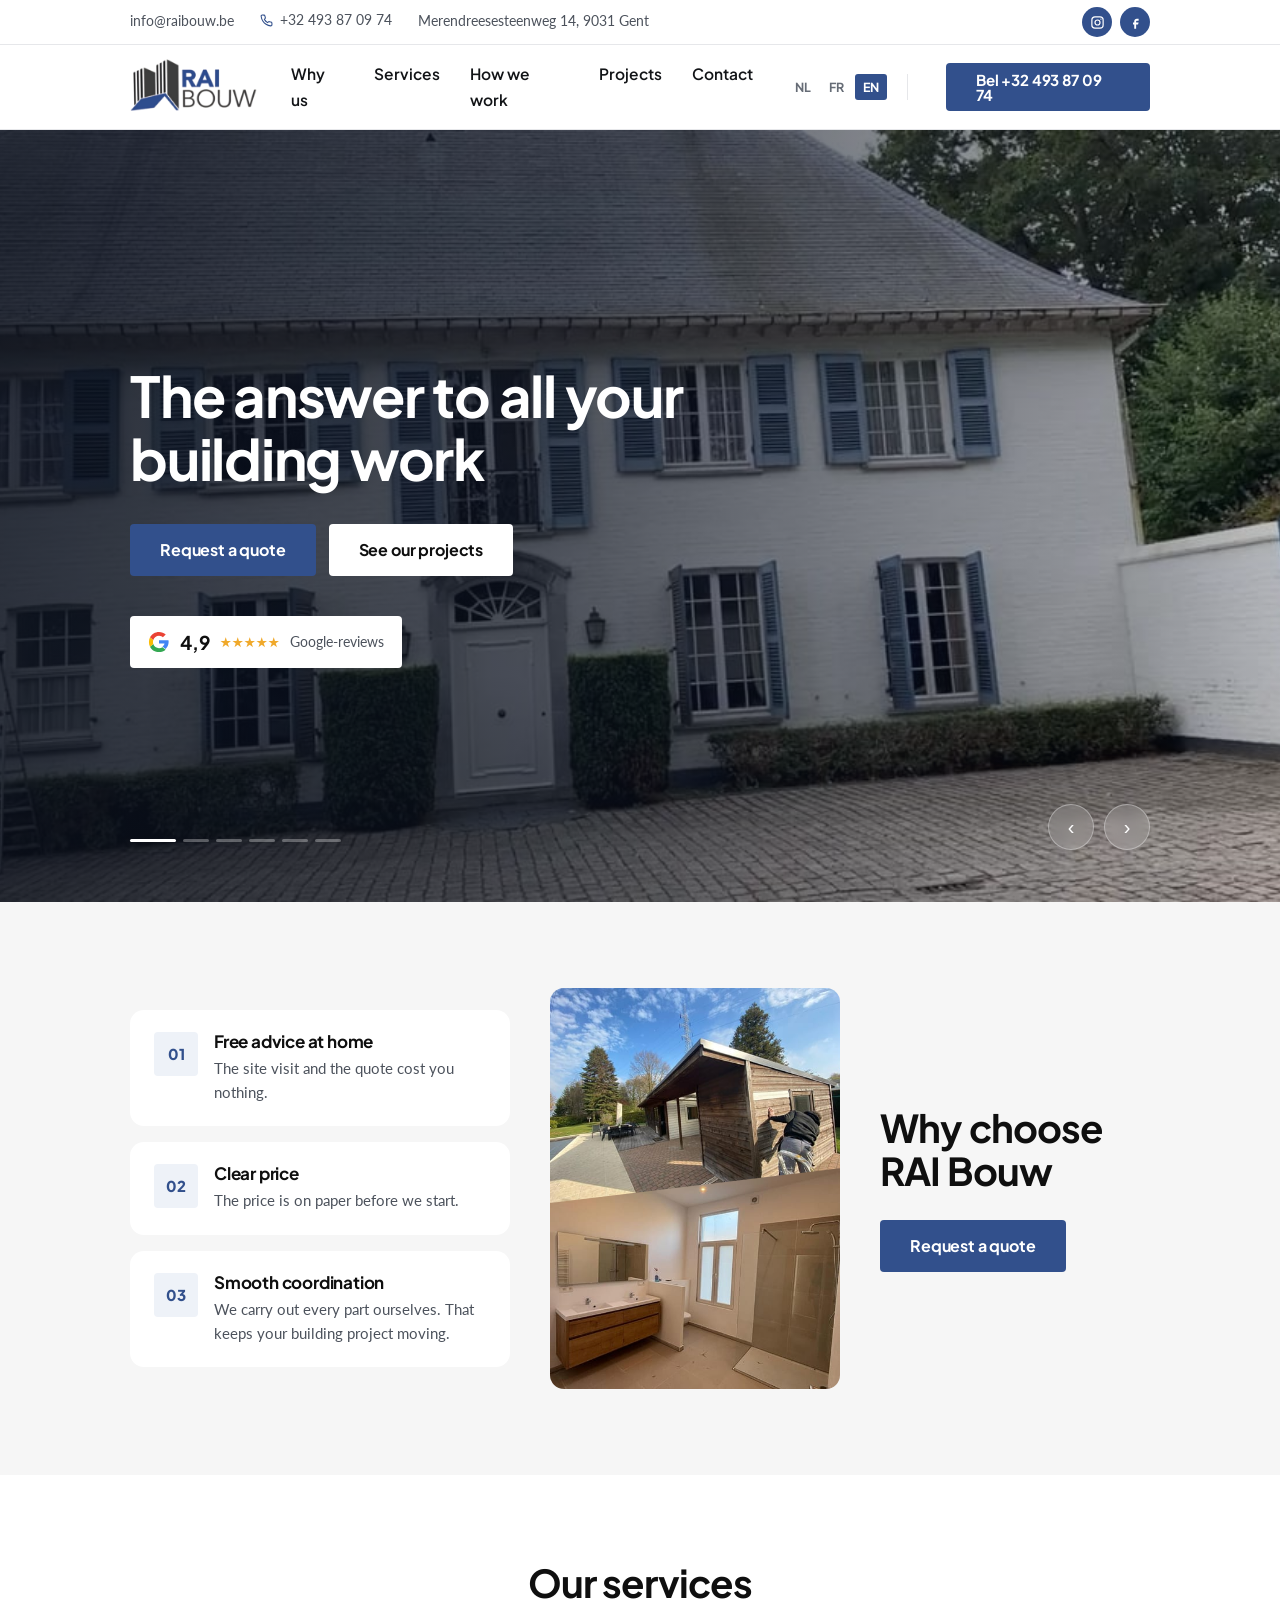
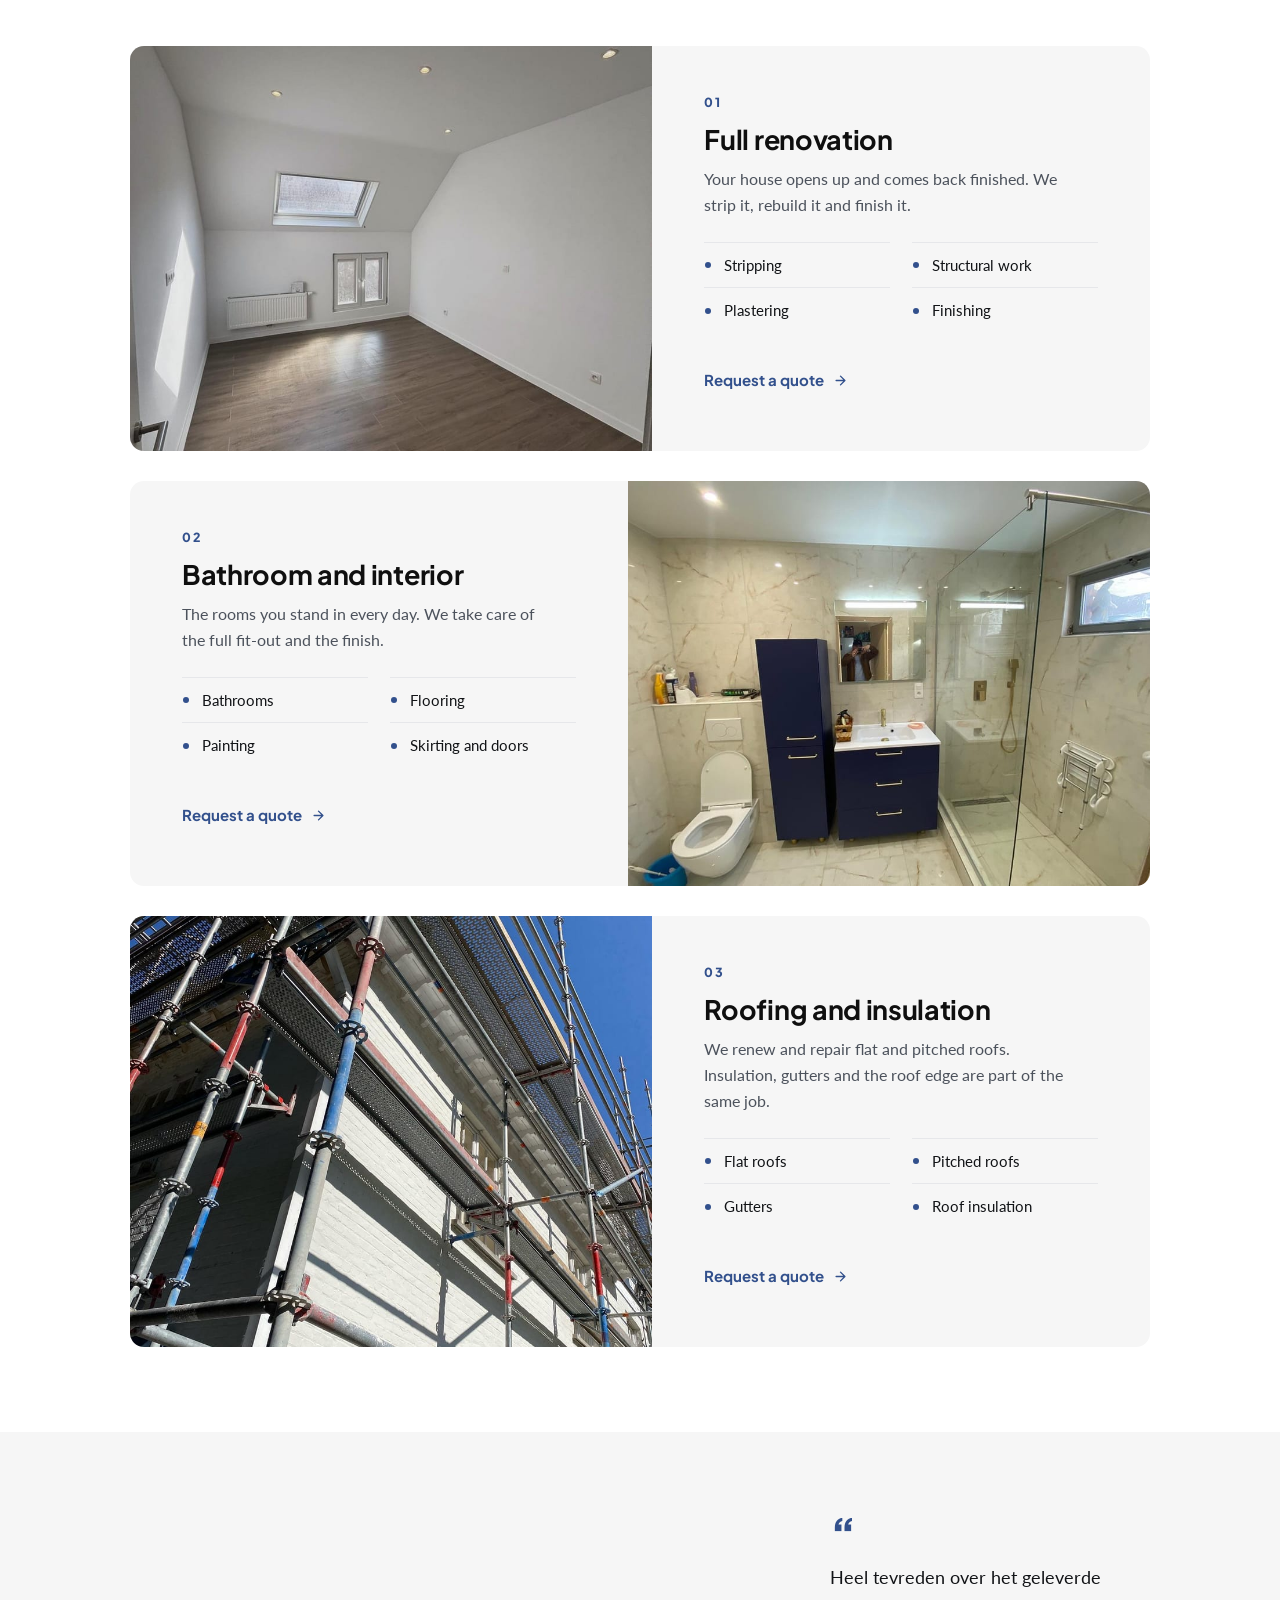
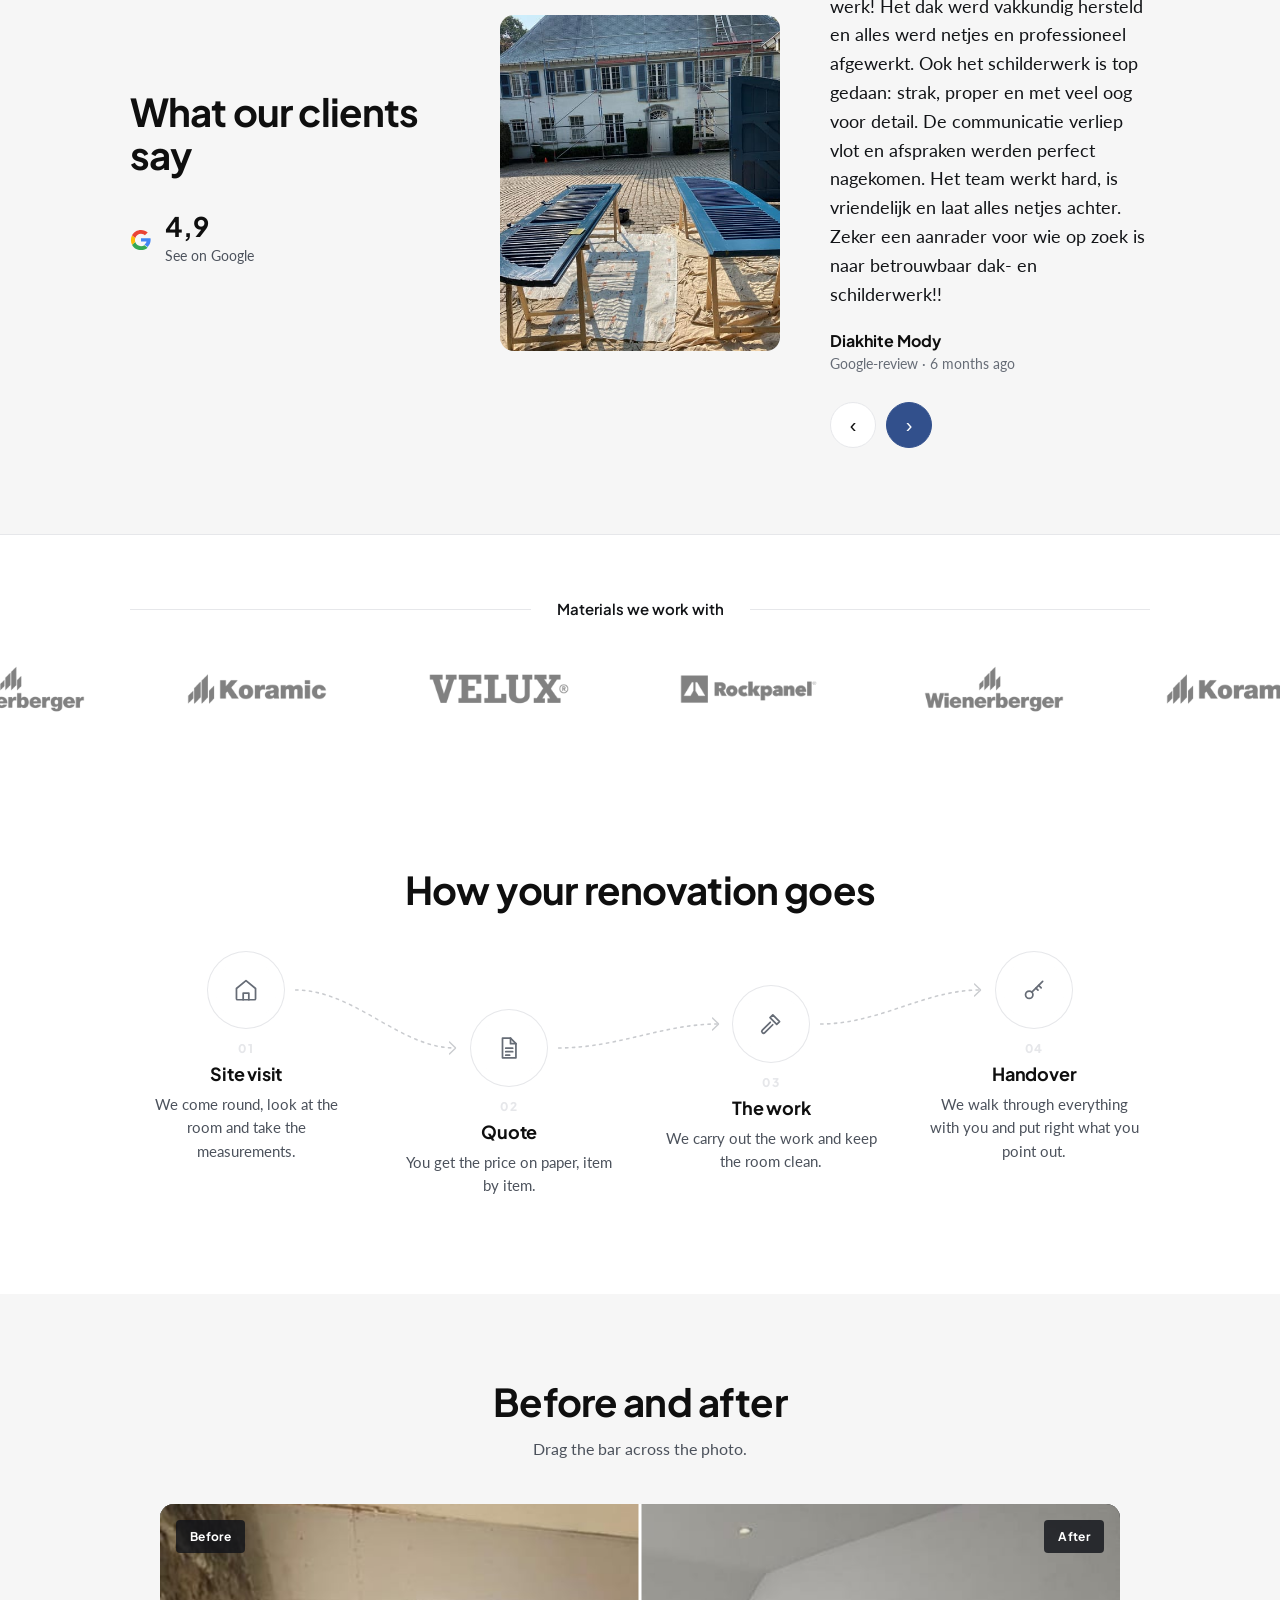
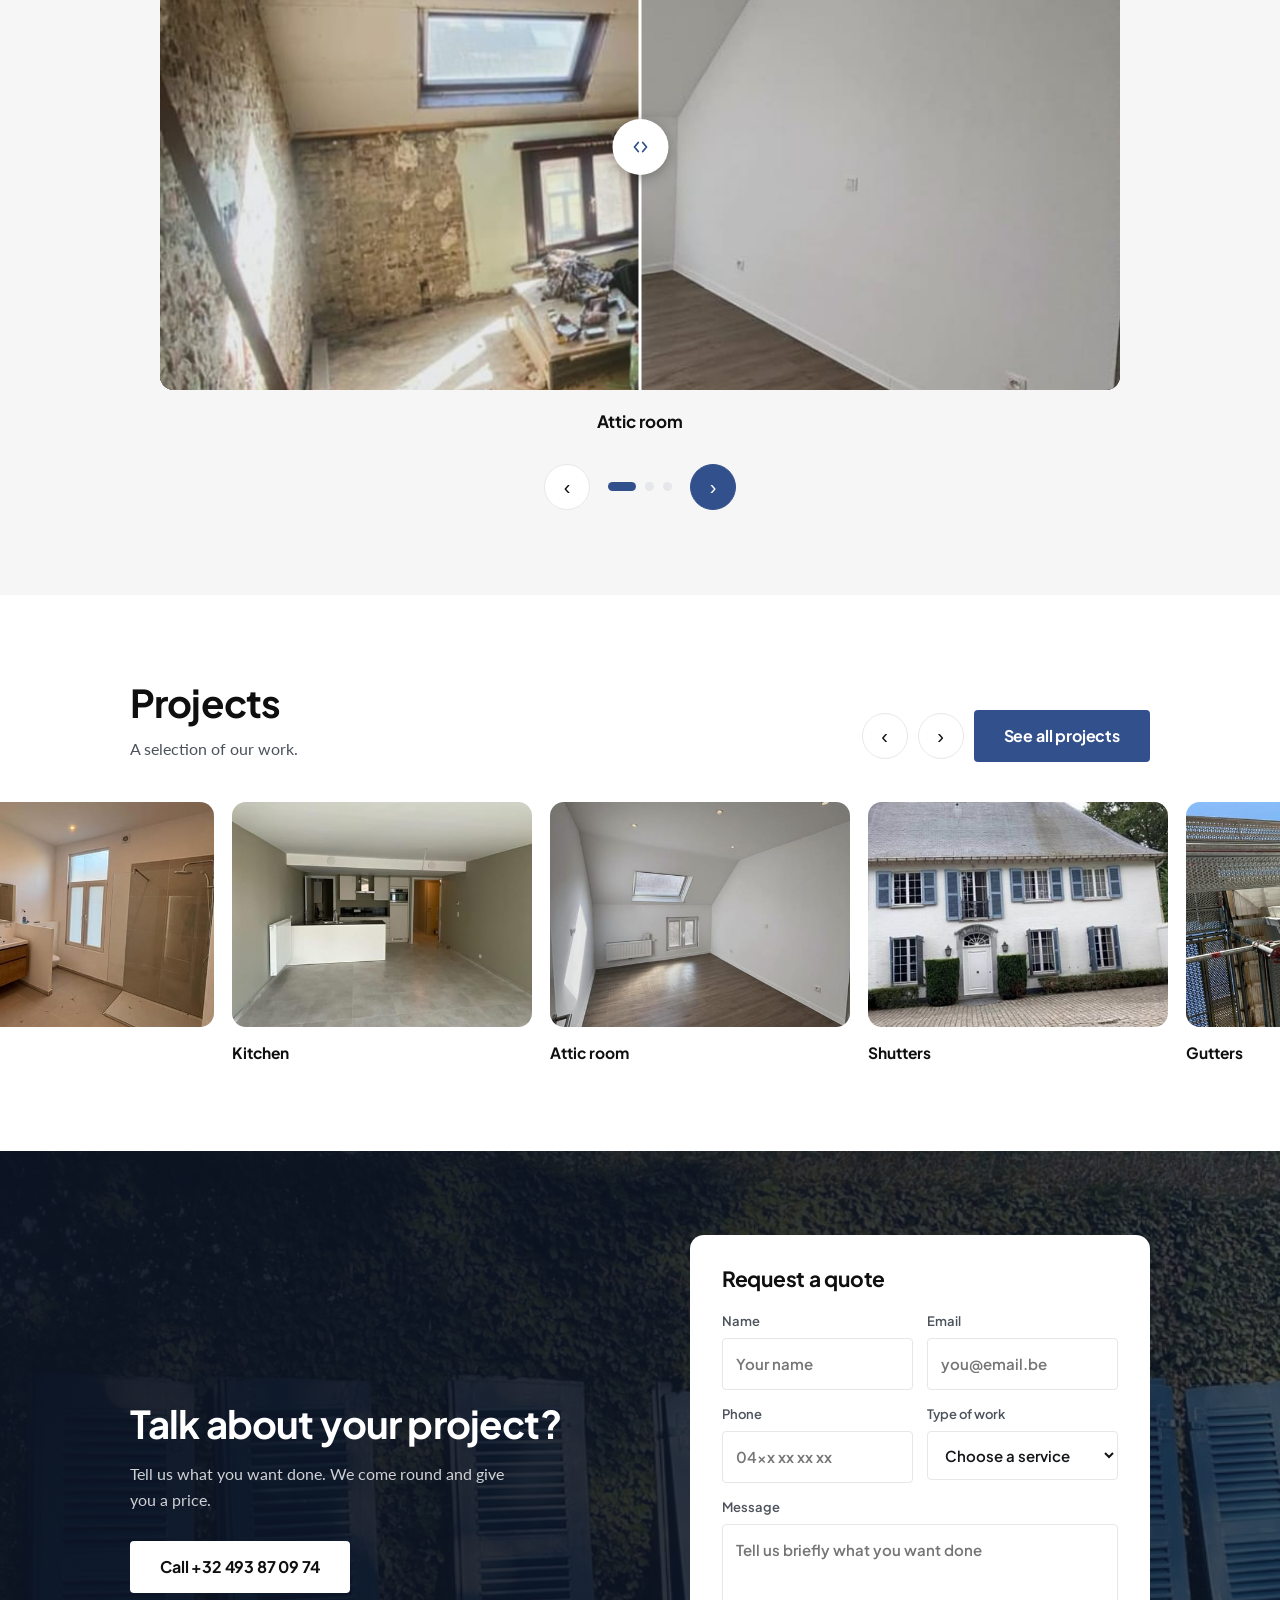
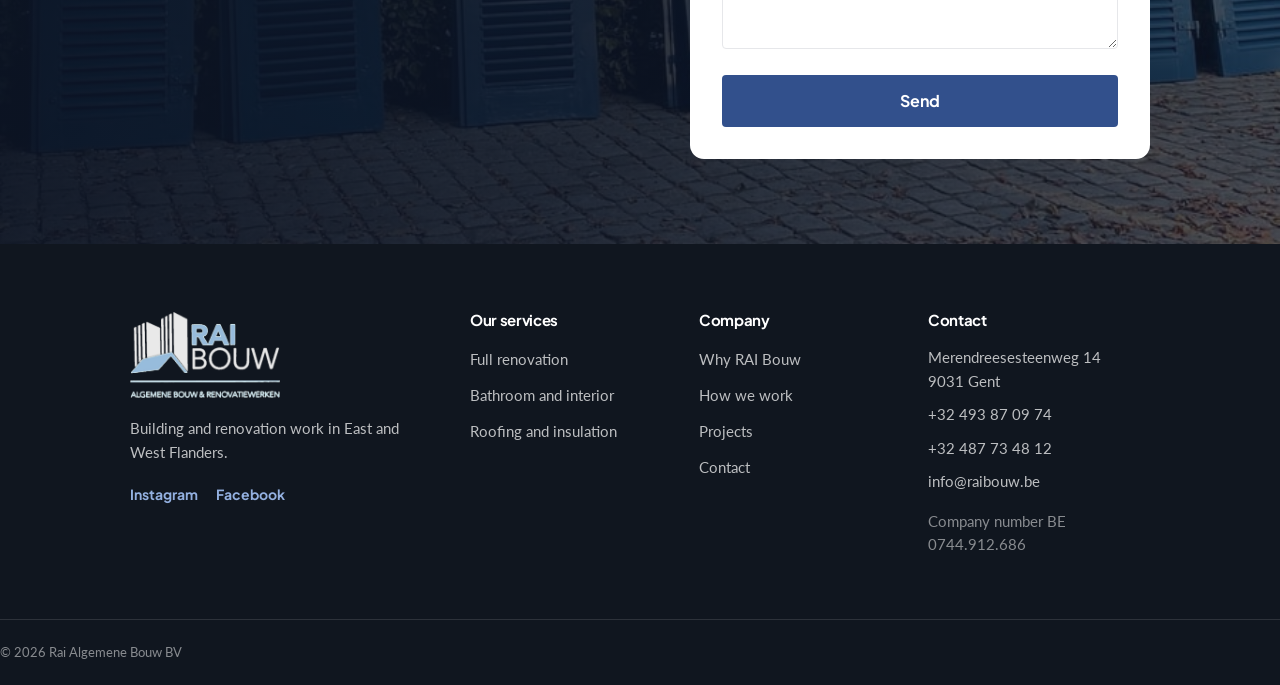
==== en/index.html @ 18f58d7b "Taalkeuze in de navigatiebalk, zwevende belknop, banden blijven doorlopen Co-Authored-By: Claude Opu" ====
<!doctype html>
<html lang="en">
<head>
<meta charset="utf-8">
<meta name="viewport" content="width=device-width, initial-scale=1">
<meta name="robots" content="noindex, nofollow">
<title>RAI Bouw | Building and renovation work in East and West Flanders</title>
<meta name="description" content="RAI Bouw renovates houses and apartments in East and West Flanders. Bathrooms, roofing, painting, flooring and full renovations.">
<link rel="preconnect" href="https://fonts.googleapis.com">
<link rel="preconnect" href="https://fonts.gstatic.com" crossorigin>
<link href="https://fonts.googleapis.com/css2?family=Plus+Jakarta+Sans:wght@400;500;600;700;800&family=Lato:wght@400;700&display=swap" rel="stylesheet">
<link rel="icon" href="../img/merkteken.png" type="image/png">
<link rel="apple-touch-icon" href="../img/merkteken-180.png">
<link rel="stylesheet" href="../styles.css?v=df56626d">
</head>
<body>

<div class="rb-top">
  <div class="rb-breed rb-top__in">
    <p class="rb-top__stuk"><a href="mailto:info@raibouw.be">info@raibouw.be</a></p>
    <p class="rb-top__stuk rb-top__bel"><a href="tel:+32493870974"><svg viewBox="0 0 24 24" width="13" height="13" fill="none" stroke="currentColor" stroke-width="2" stroke-linecap="round" stroke-linejoin="round" aria-hidden="true"><path d="M22 16.9v3a2 2 0 0 1-2.2 2 19.8 19.8 0 0 1-8.6-3.1 19.5 19.5 0 0 1-6-6A19.8 19.8 0 0 1 2.1 4.2 2 2 0 0 1 4.1 2h3a2 2 0 0 1 2 1.7c.1 1 .4 1.9.7 2.8a2 2 0 0 1-.5 2.1L8.1 9.9a16 16 0 0 0 6 6l1.3-1.2a2 2 0 0 1 2.1-.5c.9.3 1.8.6 2.8.7a2 2 0 0 1 1.7 2Z"/></svg>+32 493 87 09 74</a></p>
    <p class="rb-top__stuk">Merendreesesteenweg 14, 9031 Gent</p>
    <p class="rb-top__soc">
      <a href="https://www.instagram.com/rai.algemene.bouw/" target="_blank" rel="noopener noreferrer" aria-label="Instagram"><svg viewBox="0 0 24 24" width="15" height="15" fill="none" stroke="currentColor" stroke-width="1.9"><rect x="3" y="3" width="18" height="18" rx="5"/><circle cx="12" cy="12" r="4"/><circle cx="17.5" cy="6.5" r="1.1" fill="currentColor" stroke="none"/></svg></a>
      <a href="https://www.facebook.com/Rai.algemene.bouw/" target="_blank" rel="noopener noreferrer" aria-label="Facebook"><svg viewBox="0 0 24 24" width="15" height="15" fill="currentColor"><path d="M14 9h3V6h-3c-2.2 0-4 1.8-4 4v2H8v3h2v7h3v-7h3l1-3h-4v-2c0-.6.4-1 1-1z"/></svg></a>
    </p>
  </div>
</div>

<header class="rb-kop" id="kop">
  <div class="rb-breed rb-kop__in">
    <a class="rb-logo" href="#top" aria-label="RAI Bouw"><img src="../img/logo-kop.png" alt="Logo van RAI Bouw" width="640" height="284"></a>
    <nav class="rb-nav" aria-label="Hoofdmenu">
      <ul><li><a href="#waarom">Why us</a></li><li><a href="#diensten">Services</a></li><li><a href="#werkwijze">How we work</a></li><li><a href="#realisaties">Projects</a></li><li><a href="#contact">Contact</a></li></ul>
    </nav>
    <p class="rb-talen rb-talen--kop"><a class="rb-taal" href="../index.html" hreflang="nl">NL</a><a class="rb-taal" href="../fr/index.html" hreflang="fr">FR</a><span class="rb-taal is-aan" aria-current="true">EN</span></p>
    <a class="rb-knop rb-knop--vol rb-kop__bel" href="tel:+32493870974">Bel +32 493 87 09 74</a>
    <button class="rb-menuknop" type="button" aria-expanded="false" aria-controls="rb-mobielmenu" aria-label="Menu openen"><span class="rb-menuknop__lijnen" aria-hidden="true"><span></span><span></span><span></span></span></button>
  </div>
  <div class="rb-mobielmenu" id="rb-mobielmenu" hidden>
    <ul><li><a href="#waarom">Why us</a></li><li><a href="#diensten">Services</a></li><li><a href="#werkwijze">How we work</a></li><li><a href="#realisaties">Projects</a></li><li><a href="#contact">Contact</a></li></ul>
    <p class="rb-talen rb-talen--menu"><a class="rb-taal" href="../index.html" hreflang="nl">NL</a><a class="rb-taal" href="../fr/index.html" hreflang="fr">FR</a><span class="rb-taal is-aan" aria-current="true">EN</span></p>
    <a class="rb-knop rb-knop--vol rb-mobielmenu__knop" href="#contact">Request a quote</a>
  </div>
</header>
<main>

<section class="rb-hero" id="top" data-aantal="6">
  <div class="rb-hero__foto">
    <figure class="rb-dia is-aan" data-i="0"><img class="" src="../img/gevel-luiken-900.jpg" srcset="../img/gevel-luiken-500.jpg 500w, ../img/gevel-luiken-900.jpg 900w" sizes="100vw" alt="Manor house with its blue shutters repainted" loading="eager" decoding="async"></figure><figure class="rb-dia" data-i="1"><img class="" src="../img/bijgebouw-breed-900.jpg" srcset="../img/bijgebouw-breed-500.jpg 500w, ../img/bijgebouw-breed-900.jpg 900w" sizes="100vw" alt="Finished annex with new white cladding beside the pool" loading="lazy" decoding="async"></figure><figure class="rb-dia" data-i="2"><img class="" src="../img/keuken-na-900.jpg" srcset="../img/keuken-na-500.jpg 500w, ../img/keuken-na-900.jpg 900w" sizes="100vw" alt="Finished kitchen and living room with a new tiled floor" loading="lazy" decoding="async"></figure><figure class="rb-dia" data-i="3"><img class="" src="../img/badkamer2-na-900.jpg" srcset="../img/badkamer2-na-500.jpg 500w, ../img/badkamer2-na-900.jpg 900w" sizes="100vw" alt="Finished bathroom with marble-look tiles and a walk-in shower" loading="lazy" decoding="async"></figure><figure class="rb-dia" data-i="4"><img class="" src="../img/zolder-na-900.jpg" srcset="../img/zolder-na-500.jpg 500w, ../img/zolder-na-900.jpg 900w" sizes="100vw" alt="Finished attic bedroom with a wooden floor" loading="lazy" decoding="async"></figure><figure class="rb-dia" data-i="5"><img class="" src="../img/badkamer1-na-900.jpg" srcset="../img/badkamer1-na-500.jpg 500w, ../img/badkamer1-na-900.jpg 900w" sizes="100vw" alt="Finished bathroom with a wooden unit and double basin" loading="lazy" decoding="async"></figure>
  </div>
  <div class="rb-breed rb-hero__in">
    <h1>The answer to all&nbsp;your<br> building work</h1>
    
    <div class="rb-hero__knoppen">
      <a class="rb-knop rb-knop--vol" href="#contact">Request a quote</a>
      <a class="rb-knop rb-knop--wit" href="#realisaties">See our projects</a>
    </div>
    <div class="rb-bewijs">
      <a class="rb-bewijs__google" href="https://www.google.com/maps/place/Rai+Algemene+Bouw+BV/data=!4m7!3m6!1s0x47c36e3eb13c4f7f:0xb4e6f4acdb83bfb9!8m2!3d51.0656308!4d3.6220552!16s%2Fg%2F11mv_4k63f!19sChIJf088sT5uw0cRub-D26z05rQ" target="_blank" rel="noopener noreferrer" aria-label="See on Google"><svg class="rb-g" viewBox="0 0 48 48" width="22" height="22" aria-hidden="true"><path fill="#4285F4" d="M45 24c0-1.6-.1-2.7-.4-3.9H24v7.1h12c-.2 1.9-1.5 4.7-4.4 6.6l6.7 5.2C42.2 35.5 45 30.3 45 24z"/><path fill="#34A853" d="M24 46c5.9 0 10.9-1.9 14.5-5.3l-6.9-5.3c-1.9 1.3-4.4 2.2-7.6 2.2-5.8 0-10.7-3.8-12.5-9l-7.1 5.5C8 41.4 15.4 46 24 46z"/><path fill="#FBBC05" d="M11.5 28.6c-.5-1.4-.7-2.9-.7-4.6s.3-3.2.7-4.6l-7.1-5.5C2.9 16.9 2 20.3 2 24s.9 7.1 2.4 10.1l7.1-5.5z"/><path fill="#EA4335" d="M24 10.2c4.1 0 6.9 1.8 8.5 3.3l6.2-6C34.9 4 29.9 2 24 2 15.4 2 8 6.6 4.4 13.9l7.1 5.5c1.8-5.2 6.7-9.2 12.5-9.2z"/></svg><b>4,9</b><span class="rb-bewijs__sterren"><span class="rb-ster" aria-hidden="true">★</span><span class="rb-ster" aria-hidden="true">★</span><span class="rb-ster" aria-hidden="true">★</span><span class="rb-ster" aria-hidden="true">★</span><span class="rb-ster" aria-hidden="true">★</span></span><span>Google-reviews</span></a>
    </div>
  </div>
  <div class="rb-hero__bediening">
    <button class="rb-rond rb-rond--glas" type="button" data-dia="vorige" aria-label="Previous photo">‹</button>
    <button class="rb-rond rb-rond--glas" type="button" data-dia="volgende" aria-label="Next photo">›</button>
  </div>
  <div class="rb-hero__streep" aria-hidden="true"><span class="rb-hero__tik is-aan"></span><span class="rb-hero__tik"></span><span class="rb-hero__tik"></span><span class="rb-hero__tik"></span><span class="rb-hero__tik"></span><span class="rb-hero__tik"></span></div>
</section>

<section class="rb-band rb-band--grijs rb-waarom" id="waarom">
  <div class="rb-breed rb-waarom__in">
    <div class="rb-waarom__tekst rb-op">
      <h2>Why choose RAI Bouw</h2>
      
      <a class="rb-knop rb-knop--vol" href="#contact">Request a quote</a>
    </div>
    <ul class="rb-redenen">
      <li class="rb-reden rb-op">
        <span class="rb-reden__nr">01</span>
        <div><h3>Free advice at home</h3><p>The site visit and the quote cost you nothing.</p></div>
      </li><li class="rb-reden rb-op">
        <span class="rb-reden__nr">02</span>
        <div><h3>Clear price</h3><p>The price is on paper before we start.</p></div>
      </li><li class="rb-reden rb-op">
        <span class="rb-reden__nr">03</span>
        <div><h3>Smooth coordination</h3><p>We carry out every part ourselves. That keeps your building project moving.</p></div>
      </li>
    </ul>
    <figure class="rb-duo rb-op"><img class="rb-duo__a" src="../img/bijgebouw-voor-900.jpg" srcset="../img/bijgebouw-voor-500.jpg 500w, ../img/bijgebouw-voor-900.jpg 900w" sizes="(max-width:1000px) 92vw, 330px" alt="Work on the wooden cladding of an annex" loading="lazy" decoding="async"><img class="rb-duo__b" src="../img/badkamer1-na-900.jpg" srcset="../img/badkamer1-na-500.jpg 500w, ../img/badkamer1-na-900.jpg 900w" sizes="(max-width:1000px) 92vw, 330px" alt="Finished bathroom with a wooden unit and double basin" loading="lazy" decoding="async"></figure>
  </div>
</section>

<section class="rb-band rb-diensten" id="diensten">
  <div class="rb-breed">
    <div class="rb-kopblok rb-kopblok--mid rb-op">
      <h2>Our services</h2>
      
    </div>
    <div class="rb-rijen">
      <article class="rb-rij rb-op" id="d-totaalrenovatie">
        <div class="rb-rij__beeld"><img class="" src="../img/zolder-na-900.jpg" srcset="../img/zolder-na-500.jpg 500w, ../img/zolder-na-900.jpg 900w" sizes="(max-width:900px) 92vw, 600px" alt="Finished attic bedroom after a full renovation" loading="lazy" decoding="async"></div>
        <div class="rb-rij__tekst">
          <span class="rb-rij__nr">01</span>
          <h3>Full renovation</h3>
          <p>Your house opens up and comes back finished. We strip it, rebuild it and finish it.</p>
          <ul class="rb-rij__lijst"><li>Stripping</li><li>Structural work</li><li>Plastering</li><li>Finishing</li></ul>
          <a class="rb-rij__link" href="#contact">Request a quote<svg viewBox="0 0 24 24" width="15" height="15" fill="none" stroke="currentColor" stroke-width="2.2" stroke-linecap="round" stroke-linejoin="round" aria-hidden="true"><path d="M5 12h13M12 5l7 7-7 7"/></svg></a>
        </div>
      </article><article class="rb-rij rb-rij--om rb-op" id="d-interieur">
        <div class="rb-rij__beeld"><img class="" src="../img/badkamer2-na-900.jpg" srcset="../img/badkamer2-na-500.jpg 500w, ../img/badkamer2-na-900.jpg 900w" sizes="(max-width:900px) 92vw, 600px" alt="Finished bathroom with marble-look tiles and a walk-in shower" loading="lazy" decoding="async"></div>
        <div class="rb-rij__tekst">
          <span class="rb-rij__nr">02</span>
          <h3>Bathroom and interior</h3>
          <p>The rooms you stand in every day. We take care of the full fit-out and the finish.</p>
          <ul class="rb-rij__lijst"><li>Bathrooms</li><li>Flooring</li><li>Painting</li><li>Skirting and doors</li></ul>
          <a class="rb-rij__link" href="#contact">Request a quote<svg viewBox="0 0 24 24" width="15" height="15" fill="none" stroke="currentColor" stroke-width="2.2" stroke-linecap="round" stroke-linejoin="round" aria-hidden="true"><path d="M5 12h13M12 5l7 7-7 7"/></svg></a>
        </div>
      </article><article class="rb-rij rb-op" id="d-dak">
        <div class="rb-rij__beeld"><img class="" src="../img/dak-stelling-900.jpg" srcset="../img/dak-stelling-500.jpg 500w, ../img/dak-stelling-900.jpg 900w" sizes="(max-width:900px) 92vw, 600px" alt="Scaffolding along the facade during roofing work" loading="lazy" decoding="async"></div>
        <div class="rb-rij__tekst">
          <span class="rb-rij__nr">03</span>
          <h3>Roofing and insulation</h3>
          <p>We renew and repair flat and pitched roofs. Insulation, gutters and the roof edge are part of the same job.</p>
          <ul class="rb-rij__lijst"><li>Flat roofs</li><li>Pitched roofs</li><li>Gutters</li><li>Roof insulation</li></ul>
          <a class="rb-rij__link" href="#contact">Request a quote<svg viewBox="0 0 24 24" width="15" height="15" fill="none" stroke="currentColor" stroke-width="2.2" stroke-linecap="round" stroke-linejoin="round" aria-hidden="true"><path d="M5 12h13M12 5l7 7-7 7"/></svg></a>
        </div>
      </article>
    </div>
  </div>
</section>

<section class="rb-band rb-band--grijs rb-reviews" id="reviews">
  <div class="rb-breed rb-reviews__in">
    <div class="rb-reviews__links rb-op">
      <h2>What our clients say</h2>
      <a class="rb-score" href="https://www.google.com/maps/place/Rai+Algemene+Bouw+BV/data=!4m7!3m6!1s0x47c36e3eb13c4f7f:0xb4e6f4acdb83bfb9!8m2!3d51.0656308!4d3.6220552!16s%2Fg%2F11mv_4k63f!19sChIJf088sT5uw0cRub-D26z05rQ" target="_blank" rel="noopener noreferrer"><svg class="rb-g" viewBox="0 0 48 48" width="22" height="22" aria-hidden="true"><path fill="#4285F4" d="M45 24c0-1.6-.1-2.7-.4-3.9H24v7.1h12c-.2 1.9-1.5 4.7-4.4 6.6l6.7 5.2C42.2 35.5 45 30.3 45 24z"/><path fill="#34A853" d="M24 46c5.9 0 10.9-1.9 14.5-5.3l-6.9-5.3c-1.9 1.3-4.4 2.2-7.6 2.2-5.8 0-10.7-3.8-12.5-9l-7.1 5.5C8 41.4 15.4 46 24 46z"/><path fill="#FBBC05" d="M11.5 28.6c-.5-1.4-.7-2.9-.7-4.6s.3-3.2.7-4.6l-7.1-5.5C2.9 16.9 2 20.3 2 24s.9 7.1 2.4 10.1l7.1-5.5z"/><path fill="#EA4335" d="M24 10.2c4.1 0 6.9 1.8 8.5 3.3l6.2-6C34.9 4 29.9 2 24 2 15.4 2 8 6.6 4.4 13.9l7.1 5.5c1.8-5.2 6.7-9.2 12.5-9.2z"/></svg><div><b>4,9</b><span>See on Google</span></div></a>
    </div>
    <div class="rb-reviews__beeld rb-op"><img class="" src="../img/luiken-gevel-900.jpg" srcset="../img/luiken-gevel-500.jpg 500w, ../img/luiken-gevel-900.jpg 900w" sizes="(max-width:1000px) 92vw, 280px" alt="Manor house where RAI Bouw repainted the shutters" loading="lazy" decoding="async"></div>
    <div class="rb-reviews__spoorvak rb-op">
      <ul class="rb-revspoor" data-aantal="5">
        <li class="rb-rev">
          <span class="rb-rev__aanhaling" aria-hidden="true">&ldquo;</span>
          <p class="rb-rev__tekst">Heel tevreden over het geleverde werk! Het dak werd vakkundig hersteld en alles werd netjes en professioneel afgewerkt. Ook het schilderwerk is top gedaan: strak, proper en met veel oog voor detail. De communicatie verliep vlot en afspraken werden perfect nagekomen. Het team werkt hard, is vriendelijk en laat alles netjes achter. Zeker een aanrader voor wie op zoek is naar betrouwbaar dak- en schilderwerk!!</p>
          <p class="rb-rev__naam">Diakhite Mody</p>
          <p class="rb-rev__bron">Google-review · 6 months ago</p>
        </li><li class="rb-rev">
          <span class="rb-rev__aanhaling" aria-hidden="true">&ldquo;</span>
          <p class="rb-rev__tekst">Vernieuwing van ons plat dak en isoleren van een stuk hellend dak in ons appartementsgebouw in Gent. Vlot contact en afspraken correct nagekomen.</p>
          <p class="rb-rev__naam">Laurenzo Roman</p>
          <p class="rb-rev__bron">Google-review · 6 months ago</p>
        </li><li class="rb-rev">
          <span class="rb-rev__aanhaling" aria-hidden="true">&ldquo;</span>
          <p class="rb-rev__tekst">Zeer snelle service, afwerking met oog voor detail, orde en netheid top !! Eigenaar is een heel vlotte en sympathiek persoon, een echte aanrader voor al je dakwerken.</p>
          <p class="rb-rev__naam">Lorenzo Huys</p>
          <p class="rb-rev__bron">Google-review · 6 months ago</p>
        </li><li class="rb-rev">
          <span class="rb-rev__aanhaling" aria-hidden="true">&ldquo;</span>
          <p class="rb-rev__tekst">Schilderwerken aan ons dak waren prima uitgevoerd! Zeer vriendelijke en duidelijke communicatie met de zaakvoerder, goede opvolging van de werken en mooi resultaat!</p>
          <p class="rb-rev__naam">Virginie Roussel</p>
          <p class="rb-rev__bron">Google-review · a year ago</p>
        </li><li class="rb-rev">
          <span class="rb-rev__aanhaling" aria-hidden="true">&ldquo;</span>
          <p class="rb-rev__tekst">Zeker een aanrader voor dakwerken, zowel hellend als platte daken. Top service.</p>
          <p class="rb-rev__naam">jeroen de moor</p>
          <p class="rb-rev__bron">Google-review · 6 months ago</p>
        </li><li class="rb-rev" aria-hidden="true">
          <span class="rb-rev__aanhaling" aria-hidden="true">&ldquo;</span>
          <p class="rb-rev__tekst">Heel tevreden over het geleverde werk! Het dak werd vakkundig hersteld en alles werd netjes en professioneel afgewerkt. Ook het schilderwerk is top gedaan: strak, proper en met veel oog voor detail. De communicatie verliep vlot en afspraken werden perfect nagekomen. Het team werkt hard, is vriendelijk en laat alles netjes achter. Zeker een aanrader voor wie op zoek is naar betrouwbaar dak- en schilderwerk!!</p>
          <p class="rb-rev__naam">Diakhite Mody</p>
          <p class="rb-rev__bron">Google-review · 6 months ago</p>
        </li><li class="rb-rev" aria-hidden="true">
          <span class="rb-rev__aanhaling" aria-hidden="true">&ldquo;</span>
          <p class="rb-rev__tekst">Vernieuwing van ons plat dak en isoleren van een stuk hellend dak in ons appartementsgebouw in Gent. Vlot contact en afspraken correct nagekomen.</p>
          <p class="rb-rev__naam">Laurenzo Roman</p>
          <p class="rb-rev__bron">Google-review · 6 months ago</p>
        </li><li class="rb-rev" aria-hidden="true">
          <span class="rb-rev__aanhaling" aria-hidden="true">&ldquo;</span>
          <p class="rb-rev__tekst">Zeer snelle service, afwerking met oog voor detail, orde en netheid top !! Eigenaar is een heel vlotte en sympathiek persoon, een echte aanrader voor al je dakwerken.</p>
          <p class="rb-rev__naam">Lorenzo Huys</p>
          <p class="rb-rev__bron">Google-review · 6 months ago</p>
        </li><li class="rb-rev" aria-hidden="true">
          <span class="rb-rev__aanhaling" aria-hidden="true">&ldquo;</span>
          <p class="rb-rev__tekst">Schilderwerken aan ons dak waren prima uitgevoerd! Zeer vriendelijke en duidelijke communicatie met de zaakvoerder, goede opvolging van de werken en mooi resultaat!</p>
          <p class="rb-rev__naam">Virginie Roussel</p>
          <p class="rb-rev__bron">Google-review · a year ago</p>
        </li><li class="rb-rev" aria-hidden="true">
          <span class="rb-rev__aanhaling" aria-hidden="true">&ldquo;</span>
          <p class="rb-rev__tekst">Zeker een aanrader voor dakwerken, zowel hellend als platte daken. Top service.</p>
          <p class="rb-rev__naam">jeroen de moor</p>
          <p class="rb-rev__bron">Google-review · 6 months ago</p>
        </li>
      </ul>
      <div class="rb-reviews__bediening">
        <button class="rb-rond" type="button" data-rev="vorige" aria-label="Previous review">‹</button>
        <button class="rb-rond rb-rond--vol" type="button" data-rev="volgende" aria-label="Next review">›</button>
      </div>
    </div>
  </div>
</section>

<section class="rb-merken" aria-label="Materials we work with">
  <div class="rb-breed rb-merken__kop rb-op"><span class="rb-merken__lijn" aria-hidden="true"></span><p>Materials we work with</p><span class="rb-merken__lijn" aria-hidden="true"></span></div>
  <div class="rb-loop rb-loop--merken">
    <div class="rb-loop__spoor rb-loop__spoor--traag"><span class="rb-merk"><img src="../img/merken/Wienerberger-donker.png" alt="Wienerberger" loading="lazy" decoding="async"></span><span class="rb-merk"><img src="../img/merken/Koramic-donker.png" alt="Koramic" loading="lazy" decoding="async"></span><span class="rb-merk"><img src="../img/merken/Velux-donker.png" alt="Velux" loading="lazy" decoding="async"></span><span class="rb-merk"><img src="../img/merken/rockpanel-donker.png" alt="Rockpanel" loading="lazy" decoding="async"></span><span class="rb-merk"><img src="../img/merken/Wienerberger-donker.png" alt="Wienerberger" loading="lazy" decoding="async"></span><span class="rb-merk"><img src="../img/merken/Koramic-donker.png" alt="Koramic" loading="lazy" decoding="async"></span><span class="rb-merk"><img src="../img/merken/Velux-donker.png" alt="Velux" loading="lazy" decoding="async"></span><span class="rb-merk"><img src="../img/merken/rockpanel-donker.png" alt="Rockpanel" loading="lazy" decoding="async"></span><span class="rb-merk"><img src="../img/merken/Wienerberger-donker.png" alt="Wienerberger" loading="lazy" decoding="async"></span><span class="rb-merk"><img src="../img/merken/Koramic-donker.png" alt="Koramic" loading="lazy" decoding="async"></span><span class="rb-merk"><img src="../img/merken/Velux-donker.png" alt="Velux" loading="lazy" decoding="async"></span><span class="rb-merk"><img src="../img/merken/rockpanel-donker.png" alt="Rockpanel" loading="lazy" decoding="async"></span><span class="rb-merk"><img src="../img/merken/Wienerberger-donker.png" alt="Wienerberger" loading="lazy" decoding="async"></span><span class="rb-merk"><img src="../img/merken/Koramic-donker.png" alt="Koramic" loading="lazy" decoding="async"></span><span class="rb-merk"><img src="../img/merken/Velux-donker.png" alt="Velux" loading="lazy" decoding="async"></span><span class="rb-merk"><img src="../img/merken/rockpanel-donker.png" alt="Rockpanel" loading="lazy" decoding="async"></span></div>
  </div>
</section>

<section class="rb-band rb-werkwijze" id="werkwijze">
  <div class="rb-breed">
    <div class="rb-kopblok rb-kopblok--mid rb-op">
      <h2>How your renovation goes</h2>
      <p></p>
    </div>
    <ol class="rb-stappen">
      <li class="rb-stap rb-op" style="--op:0px">
        <span class="rb-stap__bol"><svg viewBox="0 0 24 24" width="26" height="26" fill="none" stroke="currentColor" stroke-width="1.6" stroke-linecap="round" stroke-linejoin="round" aria-hidden="true"><path d="M3.2 10.6 12 3.4l8.8 7.2V20a1 1 0 0 1-1 1H4.2a1 1 0 0 1-1-1z"/><path d="M9.4 21v-6.2h5.2V21"/></svg></span>
        <span class="rb-stap__nr">01</span>
        <h3>Site visit</h3>
        <p>We come round, look at the room and take the measurements.</p>
        <span class="rb-boog" style="--mid:60.0px" aria-hidden="true"><svg viewBox="0 0 300 120" preserveAspectRatio="none" fill="none" stroke="currentColor" stroke-width="1.6" vector-effect="non-scaling-stroke" stroke-linecap="round" stroke-linejoin="round"><path d="M6 31.0 C110 31.0, 190 89.0, 286 89.0" stroke-dasharray="5 7"/><path d="M277 83.0 L288 89.0 L277 95.0"/></svg></span>
      </li><li class="rb-stap rb-op" style="--op:58px">
        <span class="rb-stap__bol"><svg viewBox="0 0 24 24" width="26" height="26" fill="none" stroke="currentColor" stroke-width="1.6" stroke-linecap="round" stroke-linejoin="round" aria-hidden="true"><path d="M6 2.9h7.4L18.4 8v13.1H6z"/><path d="M13.4 2.9V8h5"/><path d="M9 12.2h6.4M9 15.4h6.4M9 18.6h3.6"/></svg></span>
        <span class="rb-stap__nr">02</span>
        <h3>Quote</h3>
        <p>You get the price on paper, item by item.</p>
        <span class="rb-boog" style="--mid:19.0px" aria-hidden="true"><svg viewBox="0 0 300 120" preserveAspectRatio="none" fill="none" stroke="currentColor" stroke-width="1.6" vector-effect="non-scaling-stroke" stroke-linecap="round" stroke-linejoin="round"><path d="M6 72.0 C110 72.0, 190 48.0, 286 48.0" stroke-dasharray="5 7"/><path d="M277 42.0 L288 48.0 L277 54.0"/></svg></span>
      </li><li class="rb-stap rb-op" style="--op:34px">
        <span class="rb-stap__bol"><svg viewBox="0 0 24 24" width="26" height="26" fill="none" stroke="currentColor" stroke-width="1.6" stroke-linecap="round" stroke-linejoin="round" aria-hidden="true"><path d="M13.7 3.6 19.9 9.8l-2.6 2.6-6.2-6.2z"/><path d="M11.3 10.4 4 17.7a1.6 1.6 0 0 0 2.3 2.3l7.3-7.3"/></svg></span>
        <span class="rb-stap__nr">03</span>
        <h3>The work</h3>
        <p>We carry out the work and keep the room clean.</p>
        <span class="rb-boog" style="--mid:14.0px" aria-hidden="true"><svg viewBox="0 0 300 120" preserveAspectRatio="none" fill="none" stroke="currentColor" stroke-width="1.6" vector-effect="non-scaling-stroke" stroke-linecap="round" stroke-linejoin="round"><path d="M6 77.0 C110 77.0, 190 43.0, 286 43.0" stroke-dasharray="5 7"/><path d="M277 37.0 L288 43.0 L277 49.0"/></svg></span>
      </li><li class="rb-stap rb-op" style="--op:0px">
        <span class="rb-stap__bol"><svg viewBox="0 0 24 24" width="26" height="26" fill="none" stroke="currentColor" stroke-width="1.6" stroke-linecap="round" stroke-linejoin="round" aria-hidden="true"><circle cx="7.6" cy="16.4" r="3.4"/><path d="M10 14 20 4"/><path d="M16.3 7.7l2.3 2.3M13.8 10.2l1.9 1.9"/></svg></span>
        <span class="rb-stap__nr">04</span>
        <h3>Handover</h3>
        <p>We walk through everything with you and put right what you point out.</p>
        
      </li>
    </ol>
  </div>
</section>

<section class="rb-band rb-band--grijs rb-voorna" id="voorna">
  <div class="rb-breed">
    <div class="rb-kopblok rb-kopblok--mid rb-op">
      <h2>Before and after</h2>
      <p>Drag the bar across the photo.</p>
    </div>
    <div class="rb-schuif rb-op" data-aantal="3">
      <figure class="rb-schuif__paar is-aan" data-i="0">
        <div class="rb-schuif__vak" style="--verhouding:125.07%">
          <div class="rb-schuif__na"><img class="" src="../img/zolder-na-900.jpg" srcset="../img/zolder-na-500.jpg 500w, ../img/zolder-na-900.jpg 900w" sizes="(max-width:1000px) 92vw, 960px" alt="Finished attic room with white walls and a wooden floor" loading="eager" decoding="async"><span class="rb-schuif__merk rb-schuif__merk--na">After</span></div>
          <div class="rb-schuif__voor"><img class="" src="../img/zolder-voor-900.jpg" srcset="../img/zolder-voor-500.jpg 500w, ../img/zolder-voor-900.jpg 900w" sizes="(max-width:1000px) 92vw, 960px" alt="Attic room stripped back to the brick wall" loading="eager" decoding="async"><span class="rb-schuif__merk rb-schuif__merk--voor">Before</span></div>
          <input class="rb-schuif__bereik" type="range" min="0" max="100" value="50" step="0.1" aria-label="Drag the bar across the photo.">
          <span class="rb-schuif__lijn" style="left:50%"><span class="rb-schuif__greep" aria-hidden="true"><svg viewBox="0 0 24 24" width="18" height="18" fill="none" stroke="currentColor" stroke-width="2.4" stroke-linecap="round" stroke-linejoin="round"><path d="M9 6l-5 6 5 6M15 6l5 6-5 6"/></svg></span></span>
        </div>
        <figcaption>Attic room</figcaption>
      </figure><figure class="rb-schuif__paar" data-i="1" hidden>
        <div class="rb-schuif__vak" style="--verhouding:75.35%">
          <div class="rb-schuif__na"><img class="" src="../img/keuken-na-900.jpg" srcset="../img/keuken-na-500.jpg 500w, ../img/keuken-na-900.jpg 900w" sizes="(max-width:1000px) 92vw, 960px" alt="Finished kitchen with a white island and grey tiled floor" loading="eager" decoding="async"><span class="rb-schuif__merk rb-schuif__merk--na">After</span></div>
          <div class="rb-schuif__voor"><img class="" src="../img/keuken-voor-900.jpg" srcset="../img/keuken-voor-500.jpg 500w, ../img/keuken-voor-900.jpg 900w" sizes="(max-width:1000px) 92vw, 960px" alt="Kitchen sheeted off during the work" loading="eager" decoding="async"><span class="rb-schuif__merk rb-schuif__merk--voor">Before</span></div>
          <input class="rb-schuif__bereik" type="range" min="0" max="100" value="50" step="0.1" aria-label="Drag the bar across the photo.">
          <span class="rb-schuif__lijn" style="left:50%"><span class="rb-schuif__greep" aria-hidden="true"><svg viewBox="0 0 24 24" width="18" height="18" fill="none" stroke="currentColor" stroke-width="2.4" stroke-linecap="round" stroke-linejoin="round"><path d="M9 6l-5 6 5 6M15 6l5 6-5 6"/></svg></span></span>
        </div>
        <figcaption>Kitchen</figcaption>
      </figure><figure class="rb-schuif__paar" data-i="2" hidden>
        <div class="rb-schuif__vak" style="--verhouding:75.35%">
          <div class="rb-schuif__na"><img class="" src="../img/kamer-na-900.jpg" srcset="../img/kamer-na-500.jpg 500w, ../img/kamer-na-900.jpg 900w" sizes="(max-width:1000px) 92vw, 960px" alt="The same bedroom painted in olive green and blue-green" loading="eager" decoding="async"><span class="rb-schuif__merk rb-schuif__merk--na">After</span></div>
          <div class="rb-schuif__voor"><img class="" src="../img/kamer-voor-900.jpg" srcset="../img/kamer-voor-500.jpg 500w, ../img/kamer-voor-900.jpg 900w" sizes="(max-width:1000px) 92vw, 960px" alt="Bedroom with bare plaster and a masked window" loading="eager" decoding="async"><span class="rb-schuif__merk rb-schuif__merk--voor">Before</span></div>
          <input class="rb-schuif__bereik" type="range" min="0" max="100" value="50" step="0.1" aria-label="Drag the bar across the photo.">
          <span class="rb-schuif__lijn" style="left:50%"><span class="rb-schuif__greep" aria-hidden="true"><svg viewBox="0 0 24 24" width="18" height="18" fill="none" stroke="currentColor" stroke-width="2.4" stroke-linecap="round" stroke-linejoin="round"><path d="M9 6l-5 6 5 6M15 6l5 6-5 6"/></svg></span></span>
        </div>
        <figcaption>Painting</figcaption>
      </figure>
      <div class="rb-schuif__bediening">
        <button class="rb-rond" type="button" data-schuif="vorige" aria-label="Previous project">‹</button>
        <div class="rb-schuif__stippen"><button class="rb-stip is-aan" type="button" data-naar="0" aria-label="Attic room"></button><button class="rb-stip" type="button" data-naar="1" aria-label="Kitchen"></button><button class="rb-stip" type="button" data-naar="2" aria-label="Painting"></button></div>
        <button class="rb-rond rb-rond--vol" type="button" data-schuif="volgende" aria-label="Next project">›</button>
      </div>
    </div>
  </div>
</section>

<section class="rb-band rb-real" id="realisaties">
  <div class="rb-breed rb-real__kop rb-op">
    <div>
      <h2>Projects</h2>
      <p>A selection of our work.</p>
    </div>
    <div class="rb-real__bediening">
      <button class="rb-rond" type="button" data-band="vorige" aria-label="Previous project">‹</button>
      <button class="rb-rond" type="button" data-band="volgende" aria-label="Next project">›</button>
      <a class="rb-knop rb-knop--vol" href="realisaties.html">See all projects</a>
    </div>
  </div>
  <div class="rb-loop" role="region" aria-label="Projects">
    <div class="rb-loop__spoor"><a class="rb-tegel" href="realisaties.html#badkamer">
  <span class="rb-tegel__beeld"><img class="" src="../img/badkamer1-na-900.jpg" srcset="../img/badkamer1-na-500.jpg 500w, ../img/badkamer1-na-900.jpg 900w" sizes="300px" alt="Finished bathroom with a wooden unit and double basin" loading="eager" decoding="async"></span>
  <span class="rb-tegel__naam">Bathroom</span>
</a><a class="rb-tegel" href="realisaties.html#keuken">
  <span class="rb-tegel__beeld"><img class="" src="../img/keuken-na-900.jpg" srcset="../img/keuken-na-500.jpg 500w, ../img/keuken-na-900.jpg 900w" sizes="300px" alt="Finished kitchen with a white island and grey tiled floor" loading="eager" decoding="async"></span>
  <span class="rb-tegel__naam">Kitchen</span>
</a><a class="rb-tegel" href="realisaties.html#zolderkamer">
  <span class="rb-tegel__beeld"><img class="" src="../img/zolder-na-900.jpg" srcset="../img/zolder-na-500.jpg 500w, ../img/zolder-na-900.jpg 900w" sizes="300px" alt="Finished attic room with white walls and a wooden floor" loading="eager" decoding="async"></span>
  <span class="rb-tegel__naam">Attic room</span>
</a><a class="rb-tegel" href="realisaties.html#luiken">
  <span class="rb-tegel__beeld"><img class="" src="../img/gevel-luiken-900.jpg" srcset="../img/gevel-luiken-500.jpg 500w, ../img/gevel-luiken-900.jpg 900w" sizes="300px" alt="Facade of the manor house with the blue shutters back in place" loading="eager" decoding="async"></span>
  <span class="rb-tegel__naam">Shutters</span>
</a><a class="rb-tegel" href="realisaties.html#dakgoten">
  <span class="rb-tegel__beeld"><img class="" src="../img/dak-rand-1600.jpg" srcset="../img/dak-rand-500.jpg 500w, ../img/dak-rand-900.jpg 900w, ../img/dak-rand-1600.jpg 1600w" sizes="300px" alt="Renewed roof edge seen from the scaffolding" loading="eager" decoding="async"></span>
  <span class="rb-tegel__naam">Gutters</span>
</a><a class="rb-tegel" href="realisaties.html#bijgebouw">
  <span class="rb-tegel__beeld"><img class="" src="../img/bijgebouw-na-900.jpg" srcset="../img/bijgebouw-na-500.jpg 500w, ../img/bijgebouw-na-900.jpg 900w" sizes="300px" alt="The same annex with new white cladding and a new window" loading="eager" decoding="async"></span>
  <span class="rb-tegel__naam">Annex</span>
</a><a class="rb-tegel" href="realisaties.html#schilderwerk">
  <span class="rb-tegel__beeld"><img class="" src="../img/kamer-na-900.jpg" srcset="../img/kamer-na-500.jpg 500w, ../img/kamer-na-900.jpg 900w" sizes="300px" alt="The same bedroom painted in olive green and blue-green" loading="eager" decoding="async"></span>
  <span class="rb-tegel__naam">Painting</span>
</a><a class="rb-tegel" href="realisaties.html#wachtruimte">
  <span class="rb-tegel__beeld"><img class="" src="../img/wachtruimte-a-900.jpg" srcset="../img/wachtruimte-a-500.jpg 500w, ../img/wachtruimte-a-900.jpg 900w" sizes="300px" alt="Waiting room with chairs along the wall and recessed spots" loading="eager" decoding="async"></span>
  <span class="rb-tegel__naam">Waiting room</span>
</a><a class="rb-tegel" href="realisaties.html#badkamer">
  <span class="rb-tegel__beeld"><img class="" src="../img/badkamer1-na-900.jpg" srcset="../img/badkamer1-na-500.jpg 500w, ../img/badkamer1-na-900.jpg 900w" sizes="300px" alt="Finished bathroom with a wooden unit and double basin" loading="eager" decoding="async"></span>
  <span class="rb-tegel__naam">Bathroom</span>
</a><a class="rb-tegel" href="realisaties.html#keuken">
  <span class="rb-tegel__beeld"><img class="" src="../img/keuken-na-900.jpg" srcset="../img/keuken-na-500.jpg 500w, ../img/keuken-na-900.jpg 900w" sizes="300px" alt="Finished kitchen with a white island and grey tiled floor" loading="eager" decoding="async"></span>
  <span class="rb-tegel__naam">Kitchen</span>
</a><a class="rb-tegel" href="realisaties.html#zolderkamer">
  <span class="rb-tegel__beeld"><img class="" src="../img/zolder-na-900.jpg" srcset="../img/zolder-na-500.jpg 500w, ../img/zolder-na-900.jpg 900w" sizes="300px" alt="Finished attic room with white walls and a wooden floor" loading="eager" decoding="async"></span>
  <span class="rb-tegel__naam">Attic room</span>
</a><a class="rb-tegel" href="realisaties.html#luiken">
  <span class="rb-tegel__beeld"><img class="" src="../img/gevel-luiken-900.jpg" srcset="../img/gevel-luiken-500.jpg 500w, ../img/gevel-luiken-900.jpg 900w" sizes="300px" alt="Facade of the manor house with the blue shutters back in place" loading="eager" decoding="async"></span>
  <span class="rb-tegel__naam">Shutters</span>
</a><a class="rb-tegel" href="realisaties.html#dakgoten">
  <span class="rb-tegel__beeld"><img class="" src="../img/dak-rand-1600.jpg" srcset="../img/dak-rand-500.jpg 500w, ../img/dak-rand-900.jpg 900w, ../img/dak-rand-1600.jpg 1600w" sizes="300px" alt="Renewed roof edge seen from the scaffolding" loading="eager" decoding="async"></span>
  <span class="rb-tegel__naam">Gutters</span>
</a><a class="rb-tegel" href="realisaties.html#bijgebouw">
  <span class="rb-tegel__beeld"><img class="" src="../img/bijgebouw-na-900.jpg" srcset="../img/bijgebouw-na-500.jpg 500w, ../img/bijgebouw-na-900.jpg 900w" sizes="300px" alt="The same annex with new white cladding and a new window" loading="eager" decoding="async"></span>
  <span class="rb-tegel__naam">Annex</span>
</a><a class="rb-tegel" href="realisaties.html#schilderwerk">
  <span class="rb-tegel__beeld"><img class="" src="../img/kamer-na-900.jpg" srcset="../img/kamer-na-500.jpg 500w, ../img/kamer-na-900.jpg 900w" sizes="300px" alt="The same bedroom painted in olive green and blue-green" loading="eager" decoding="async"></span>
  <span class="rb-tegel__naam">Painting</span>
</a><a class="rb-tegel" href="realisaties.html#wachtruimte">
  <span class="rb-tegel__beeld"><img class="" src="../img/wachtruimte-a-900.jpg" srcset="../img/wachtruimte-a-500.jpg 500w, ../img/wachtruimte-a-900.jpg 900w" sizes="300px" alt="Waiting room with chairs along the wall and recessed spots" loading="eager" decoding="async"></span>
  <span class="rb-tegel__naam">Waiting room</span>
</a></div>
  </div>
</section>

<section class="rb-cta" id="contact">
  <div class="rb-cta__foto"><img class="" src="../img/luiken-rij-900.jpg" srcset="../img/luiken-rij-500.jpg 500w, ../img/luiken-rij-900.jpg 900w" sizes="100vw" alt="Repainted blue shutters lined up in front of a hedge" loading="lazy" decoding="async"></div>
  <div class="rb-breed rb-cta__in">
    <div class="rb-cta__tekst rb-op">
      <h2>Talk about your project?</h2>
      <p>Tell us what you want done. We come round and give you a price.</p>
      <a class="rb-knop rb-knop--wit" href="tel:+32493870974">Call +32 493 87 09 74</a>
    </div>
    <form class="rb-form rb-op" novalidate>
      <h3>Request a quote</h3>
      <div class="rb-form__rij">
        <label>Name<input type="text" name="naam" placeholder="Your name" required></label>
        <label>Email<input type="email" name="mail" placeholder="you@email.be" required></label>
      </div>
      <div class="rb-form__rij">
        <label>Phone<input type="tel" name="tel" placeholder="04xx xx xx xx"></label>
        <label>Type of work<select name="soort"><option value="">Choose a service</option><option>Full renovation</option><option>Bathroom</option><option>Kitchen</option><option>Roofing</option><option>Painting</option><option>Flooring and tiling</option><option>Plastering and finishing</option><option>Insulation</option><option>Something else</option></select></label>
      </div>
      <label class="rb-form__vol">Message<textarea name="bericht" rows="4" placeholder="Tell us briefly what you want done"></textarea></label>
      <button class="rb-knop rb-knop--vol rb-form__knop" type="submit">Send</button>
      <p class="rb-form__bedankt" hidden>Thank you. This is an example site, your message is not sent.</p>
    </form>
  </div>
</section>
</main>

<footer class="rb-voet">
  <div class="rb-breed rb-voet__in">
    <div class="rb-voet__merk">
      <img class="rb-voet__logo" src="../img/logo-licht.png" alt="Logo van RAI Bouw" width="640" height="369">
      <p>Building and renovation work in East and West Flanders.</p>
      <p class="rb-voet__soc">
        <a href="https://www.instagram.com/rai.algemene.bouw/" target="_blank" rel="noopener noreferrer">Instagram</a>
        <a href="https://www.facebook.com/Rai.algemene.bouw/" target="_blank" rel="noopener noreferrer">Facebook</a>
      </p>
    </div>
    <div class="rb-voet__kolom">
      <h4>Our services</h4>
      <ul><li><a href="#d-totaalrenovatie">Full renovation</a></li><li><a href="#d-interieur">Bathroom and interior</a></li><li><a href="#d-dak">Roofing and insulation</a></li></ul>
    </div>
    <div class="rb-voet__kolom">
      <h4>Company</h4>
      <ul><li><a href="#waarom">Why RAI Bouw</a></li><li><a href="#werkwijze">How we work</a></li><li><a href="#realisaties">Projects</a></li><li><a href="#contact">Contact</a></li></ul>
    </div>
    <div class="rb-voet__kolom">
      <h4>Contact</h4>
      <ul class="rb-voet__contact">
        <li>Merendreesesteenweg 14<br>9031 Gent</li>
        <li><a href="tel:+32493870974">+32 493 87 09 74</a></li>
        <li><a href="tel:+32487734812">+32 487 73 48 12</a></li>
        <li><a href="mailto:info@raibouw.be">info@raibouw.be</a></li>
        <li class="rb-voet__btw">Company number BE 0744.912.686</li>
      </ul>
    </div>
  </div>
  <div class="rb-breed rb-voet__onder"><p>© 2026 Rai Algemene Bouw BV</p></div>
</footer>
<a class="rb-belzweef" href="tel:+32493870974" aria-label="Call us +32 493 87 09 74">
  <svg viewBox="0 0 24 24" width="20" height="20" fill="none" stroke="currentColor" stroke-width="2" stroke-linecap="round" stroke-linejoin="round" aria-hidden="true"><path d="M22 16.9v3a2 2 0 0 1-2.2 2 19.8 19.8 0 0 1-8.6-3.1 19.5 19.5 0 0 1-6-6A19.8 19.8 0 0 1 2.1 4.2 2 2 0 0 1 4.1 2h3a2 2 0 0 1 2 1.7c.1 1 .4 1.9.7 2.8a2 2 0 0 1-.5 2.1L8.1 9.9a16 16 0 0 0 6 6l1.3-1.2a2 2 0 0 1 2.1-.5c.9.3 1.8.6 2.8.7a2 2 0 0 1 1.7 2Z"/></svg>
  <span>Call us</span>
</a>
<script src="../site.js?v=df56626d"></script>
</body>
</html>
---- styles.css ----
/* Rai Bouw — voorbeeldsite. Vormtaal naar de AriTherm-demo, kleuren uit hun eigen logo. */

:root {
  --merk: #32508c;
  --merk-diep: #27406f;
  --merk-licht: #eef2f8;
  --inkt: #121417;
  --kop: #0f0f0f;
  --tekst: #4c525c;
  --zacht: #666c76;
  --band: #f6f6f6;
  --lijn: #e6e7ea;
  --wit: #fff;
  --r: 4px;
  --r-vak: 14px;
  --zij: 130px;
  --lucht: 86px;
}

* { box-sizing: border-box; }
html { scroll-behavior: smooth; scroll-padding-top: 96px; -webkit-text-size-adjust: 100%; }

/* Safari zoomt in bij dubbeltikken. manipulation zet dat uit en laat knijpen wel toe. */
body { touch-action: manipulation; -webkit-tap-highlight-color: transparent; }
a, button, label, summary, input, select, textarea { touch-action: manipulation; }

body {
  margin: 0;
  background: var(--wit);
  color: var(--tekst);
  font-family: Lato, "Plus Jakarta Sans", system-ui, sans-serif;
  font-size: 16px;
  line-height: 1.62;
  -webkit-font-smoothing: antialiased;
}

img { max-width: 100%; display: block; }
figure { margin: 0; }
a { color: inherit; text-decoration: none; }
h1, h2, h3, h4 { margin: 0; font-family: "Plus Jakarta Sans", system-ui, sans-serif; color: var(--kop); font-weight: 700; line-height: 1.12; letter-spacing: -.022em; }
h2 { font-size: clamp(27px, 3vw, 41px); }
h3 { font-size: 19px; letter-spacing: -.012em; }
p { margin: 0; }
ul, ol { margin: 0; padding: 0; list-style: none; }

.rb-breed { width: 100%; max-width: 1440px; margin-inline: auto; padding-inline: var(--zij); }
.rb-band { padding: var(--lucht) 0; background: var(--wit); }
.rb-band--grijs { background: var(--band); }

.rb-kopblok { margin-bottom: 42px; }
.rb-kopblok p { margin-top: 13px; color: var(--tekst); max-width: 58ch; }
.rb-kopblok--mid { text-align: center; }
.rb-kopblok--mid p { margin-inline: auto; }
.rb-midknop { margin-top: 38px; text-align: center; }

/* ---------- knoppen ---------- */
.rb-knop {
  display: inline-flex; align-items: center; justify-content: center;
  height: 52px; padding: 0 29px; border-radius: var(--r);
  font-family: "Plus Jakarta Sans", system-ui, sans-serif;
  font-weight: 700; font-size: 16px; line-height: 1; letter-spacing: -.01em;
  border: 1.5px solid transparent; cursor: pointer;
  transition: background .18s ease, color .18s ease, border-color .18s ease;
}
.rb-knop--vol { background: var(--merk); color: var(--wit); }
.rb-knop--vol:hover { background: var(--merk-diep); }
.rb-knop--wit { background: var(--wit); color: var(--kop); }
.rb-knop--wit:hover { background: #eceff4; }

.rb-rond {
  width: 46px; height: 46px; border-radius: 999px; flex: 0 0 auto;
  border: 1px solid var(--lijn); background: var(--wit); color: var(--kop);
  font-size: 20px; line-height: 1; cursor: pointer; display: grid; place-items: center;
  transition: background .18s ease, color .18s ease, border-color .18s ease;
}
.rb-rond:hover { border-color: var(--merk); color: var(--merk); }
.rb-rond--vol { background: var(--merk); border-color: var(--merk); color: var(--wit); }
.rb-rond--vol:hover { background: var(--merk-diep); border-color: var(--merk-diep); color: var(--wit); }

/* ---------- topbalk ---------- */
.rb-top { background: var(--wit); border-bottom: 1px solid var(--lijn); font-size: 13.5px; color: var(--tekst); }
.rb-top__in { display: flex; align-items: center; gap: 26px; min-height: 44px; flex-wrap: wrap; }
.rb-top__bel a { display: inline-flex; align-items: center; gap: 7px; }
.rb-top__bel svg { color: var(--merk); }
.rb-top a:hover { color: var(--merk); }
.rb-talen { display: flex; align-items: center; gap: 2px; }
.rb-talen--kop { margin-left: auto; padding-right: 20px; margin-right: 4px; border-right: 1px solid var(--lijn); }
.rb-talen--menu { display: none; }
.rb-taal { display: inline-flex; align-items: center; justify-content: center; min-width: 32px; height: 26px; padding: 0 7px; border-radius: 3px; font-family: "Plus Jakarta Sans", system-ui, sans-serif; font-size: 12.5px; font-weight: 700; letter-spacing: .02em; color: var(--zacht); transition: color .18s ease, background .18s ease; }
a.rb-taal:hover { color: var(--merk); background: var(--merk-licht); }
.rb-taal.is-aan { color: var(--wit); background: var(--merk); }
.rb-top__soc { margin-left: auto; display: flex; gap: 8px; }
.rb-top__soc a { width: 30px; height: 30px; border-radius: 999px; background: var(--merk); color: var(--wit); display: grid; place-items: center; }
.rb-top__soc a:hover { background: var(--merk-diep); color: var(--wit); }

/* ---------- kop ---------- */
.rb-kop { position: sticky; top: 0; z-index: 60; background: var(--wit); border-bottom: 1px solid var(--lijn); }
.rb-kop__in { display: flex; align-items: center; gap: 34px; min-height: 84px; }
.rb-logo img { width: 128px; height: auto; }
.rb-nav ul { display: flex; gap: 30px; }
.rb-nav a { font-family: "Plus Jakarta Sans", system-ui, sans-serif; font-size: 15.5px; font-weight: 600; color: var(--inkt); padding: 8px 0; border-bottom: 2px solid transparent; }
.rb-nav a:hover { color: var(--merk); border-color: var(--merk); }
.rb-kop__bel { height: 48px; font-size: 15px; }

.rb-menuknop { display: none; width: 46px; height: 46px; border: 1px solid var(--lijn); background: var(--wit); border-radius: var(--r); cursor: pointer; padding: 0; place-items: center; transition: border-color .2s ease, background .2s ease; }
.rb-menuknop[aria-expanded="true"] { background: var(--merk); border-color: var(--merk); }
.rb-menuknop__lijnen { position: relative; display: block; width: 20px; height: 14px; }
.rb-menuknop__lijnen span { position: absolute; left: 0; width: 20px; height: 2px; border-radius: 2px; background: var(--inkt); transition: transform .28s cubic-bezier(.3,.7,.3,1), opacity .18s ease, background .2s ease; }
.rb-menuknop__lijnen span:nth-child(1) { top: 0; }
.rb-menuknop__lijnen span:nth-child(2) { top: 6px; }
.rb-menuknop__lijnen span:nth-child(3) { top: 12px; }
.rb-menuknop[aria-expanded="true"] .rb-menuknop__lijnen span { background: var(--wit); }
.rb-menuknop[aria-expanded="true"] .rb-menuknop__lijnen span:nth-child(1) { transform: translateY(6px) rotate(45deg); }
.rb-menuknop[aria-expanded="true"] .rb-menuknop__lijnen span:nth-child(2) { opacity: 0; transform: scaleX(.4); }
.rb-menuknop[aria-expanded="true"] .rb-menuknop__lijnen span:nth-child(3) { transform: translateY(-6px) rotate(-45deg); }
.rb-mobielmenu { display: none; border-top: 1px solid var(--lijn); padding: 6px 22px 24px; background: var(--wit); overflow: hidden; }
.rb-mobielmenu.is-open { animation: rb-uitklap .3s cubic-bezier(.2,.7,.3,1); }
@keyframes rb-uitklap { from { opacity: 0; transform: translateY(-10px); } to { opacity: 1; transform: none; } }
.rb-mobielmenu ul a { display: block; padding: 15px 2px; font-family: "Plus Jakarta Sans", system-ui, sans-serif; font-size: 16.5px; font-weight: 600; color: var(--inkt); border-bottom: 1px solid var(--lijn); }
.rb-mobielmenu ul li:last-child a { border-bottom: 0; }
.rb-mobielmenu__knop { margin-top: 20px; width: 100%; display: flex; justify-content: center; }

/* ---------- hero: volle schermhoogte, doorlopend door afgewerkte projecten ---------- */
.rb-hero { position: relative; min-height: calc(100svh - 128px); display: flex; align-items: center; overflow: hidden; }
.rb-hero__foto { position: absolute; inset: 0; background: #0a101c; }
.rb-dia { position: absolute; inset: 0; margin: 0; opacity: 0; transition: opacity 1.1s ease; }
.rb-dia.is-aan { opacity: 1; }
.rb-dia img { width: 100%; height: 100%; object-fit: cover; }
.rb-hero::after { content: ""; position: absolute; inset: 0; background: linear-gradient(95deg, rgba(10, 16, 28, .86) 0%, rgba(10, 16, 28, .7) 42%, rgba(10, 16, 28, .22) 100%); }
.rb-hero__in { position: relative; z-index: 2; padding-block: 92px; }
.rb-hero h1 { color: var(--wit); font-size: clamp(34px, 4.4vw, 62px); font-weight: 700; max-width: 26ch; }
.rb-hero__sub { margin-top: 20px; color: rgba(255, 255, 255, .88); font-size: 18px; max-width: 52ch; }
.rb-hero__knoppen { margin-top: 34px; display: flex; gap: 13px; flex-wrap: wrap; }

.rb-hero__bediening { position: absolute; right: var(--zij); bottom: 52px; z-index: 3; display: flex; gap: 10px; }
.rb-rond--glas { background: rgba(255, 255, 255, .14); border-color: rgba(255, 255, 255, .34); color: var(--wit); backdrop-filter: blur(6px); }
.rb-rond--glas:hover { background: var(--wit); border-color: var(--wit); color: var(--kop); }
.rb-hero__streep { position: absolute; left: var(--zij); bottom: 60px; z-index: 3; display: flex; gap: 7px; }
.rb-hero__tik { width: 26px; height: 3px; border-radius: 2px; background: rgba(255, 255, 255, .3); transition: background .3s ease, width .3s ease; }
.rb-hero__tik.is-aan { background: var(--wit); width: 46px; }

.rb-bewijs { margin-top: 40px; display: flex; align-items: center; gap: 22px; flex-wrap: wrap; }
.rb-bewijs__google { display: flex; align-items: center; gap: 10px; background: var(--wit); border-radius: var(--r); padding: 11px 18px; font-size: 14px; color: var(--tekst); }
.rb-bewijs__google b { font-family: "Plus Jakarta Sans", system-ui, sans-serif; font-size: 19px; color: var(--kop); }
.rb-bewijs__sterren { color: #f0a92b; font-size: 13px; letter-spacing: 1px; }
.rb-bewijs__google { transition: transform .18s ease, box-shadow .18s ease; }
a.rb-bewijs__google:hover { transform: translateY(-1px); box-shadow: 0 6px 18px rgba(0, 0, 0, .18); }
.rb-bewijs__stuk { color: rgba(255, 255, 255, .82); font-size: 14.5px; padding-left: 22px; border-left: 1px solid rgba(255, 255, 255, .28); }

/* ---------- scroll: rustig verschijnen ---------- */
.rb-op { opacity: 0; transform: translateY(18px); transition: opacity .62s cubic-bezier(.22, .7, .3, 1), transform .62s cubic-bezier(.22, .7, .3, 1); will-change: opacity, transform; }
.rb-op.is-zichtbaar { opacity: 1; transform: none; }
@media (prefers-reduced-motion: reduce) {
  html { scroll-behavior: auto; }
  .rb-op { opacity: 1; transform: none; transition: none; }
}

/* ---------- diensten: brede rijen die om en om spiegelen ---------- */
.rb-rijen { display: grid; gap: 30px; }
.rb-rij { display: grid; grid-template-columns: 1.05fr 1fr; align-items: stretch; background: var(--band); border-radius: var(--r-vak); overflow: hidden; }
.rb-rij--om { direction: rtl; }
.rb-rij--om > * { direction: ltr; }
.rb-rij__beeld { position: relative; overflow: hidden; min-height: 400px; }
.rb-rij__beeld img { position: absolute; inset: 0; width: 100%; height: 100%; object-fit: cover; transition: transform .6s ease; }
.rb-rij:hover .rb-rij__beeld img { transform: scale(1.04); }
.rb-rij__tekst { padding: 46px 52px; display: flex; flex-direction: column; justify-content: center; }
.rb-rij__nr { font-family: "Plus Jakarta Sans", system-ui, sans-serif; font-weight: 800; font-size: 12.5px; letter-spacing: .14em; color: var(--merk); margin-bottom: 12px; }
.rb-rij h3 { font-size: clamp(22px, 2.1vw, 28px); }
.rb-rij__tekst > p { margin-top: 12px; color: var(--tekst); max-width: 42ch; }
.rb-rij__lijst { margin-top: 24px; display: grid; grid-template-columns: 1fr 1fr; gap: 0 22px; }
.rb-rij__lijst li { padding: 10px 0 10px 20px; border-top: 1px solid var(--lijn); font-size: 15px; color: var(--inkt); position: relative; }
.rb-rij__lijst li::before { content: ""; position: absolute; left: 1px; top: 50%; width: 6px; height: 6px; margin-top: -3px; border-radius: 999px; background: var(--merk); }
.rb-rij__link { margin-top: 28px; display: inline-flex; align-items: center; min-height: 44px; gap: 9px; align-self: flex-start; font-family: "Plus Jakarta Sans", system-ui, sans-serif; font-weight: 700; font-size: 15px; color: var(--merk); padding-bottom: 3px; border-bottom: 2px solid transparent; }
.rb-rij__link:hover { border-color: var(--merk); gap: 14px; }

/* ---------- werkwijze: bolletjes op een gebogen pad ---------- */
.rb-stappen { display: grid; grid-template-columns: repeat(4, 1fr); gap: 30px; padding-top: 6px; padding-bottom: 10px; }
.rb-stap { position: relative; margin-top: var(--op, 0px); text-align: center; }
.rb-stap__bol {
  display: inline-grid; place-items: center; width: 62px; height: 62px; border-radius: 999px;
  background: var(--wit); color: var(--zacht); margin-bottom: 18px;
  box-shadow: 0 0 0 7px var(--wit), 0 0 0 8px var(--lijn);
  transition: background .38s cubic-bezier(.3,.7,.3,1), color .38s ease, box-shadow .38s ease, transform .38s cubic-bezier(.3,.7,.3,1);
}
.rb-stap.is-aan .rb-stap__bol,
.rb-stap:hover .rb-stap__bol {
  background: var(--merk); color: var(--wit); transform: translateY(-5px) scale(1.06);
  box-shadow: 0 0 0 7px var(--wit), 0 0 0 8px var(--merk), 0 10px 22px rgba(50, 80, 140, .28);
}
.rb-stap__nr { display: block; font-family: "Plus Jakarta Sans", system-ui, sans-serif; font-weight: 800; font-size: 12px; letter-spacing: .12em; color: var(--lijn); margin-bottom: 6px; transition: color .38s ease; }
.rb-stap.is-aan .rb-stap__nr { color: var(--merk); }
.rb-stap h3 { transition: color .38s ease; }
.rb-stap__bol svg { transition: transform .38s cubic-bezier(.3,.7,.3,1); }
.rb-stap.is-aan .rb-stap__bol svg { transform: scale(1.04); }
.rb-stap h3 { font-size: 18px; }
.rb-stap p { margin-top: 8px; font-size: 14.6px; max-width: 24ch; margin-inline: auto; }
.rb-boog { position: absolute; top: var(--mid, 31px); left: calc(50% + 46px); width: calc(100% + 30px - 92px); height: 120px; transform: translateY(-60px); color: var(--zacht); opacity: .35; pointer-events: none; transition: color .38s ease, opacity .38s ease; }
.rb-stap.is-aan .rb-boog { color: var(--merk); opacity: .75; }
.rb-boog svg { width: 100%; height: 100%; }

/* ---------- voor en na ---------- */
.rb-schuif { max-width: 960px; margin-inline: auto; }
.rb-schuif__paar figcaption { margin-top: 18px; text-align: center; font-family: "Plus Jakarta Sans", system-ui, sans-serif; font-weight: 700; font-size: 17px; color: var(--kop); }
.rb-schuif__vak { position: relative; width: 100%; height: clamp(340px, 54vh, 560px); border-radius: var(--r-vak); overflow: hidden; background: #000; touch-action: pan-y; cursor: ew-resize; user-select: none; -webkit-user-select: none; }
.rb-schuif__na, .rb-schuif__voor { position: absolute; inset: 0; overflow: hidden; }
.rb-schuif__voor { clip-path: inset(0 50% 0 0); }
.rb-schuif__na img, .rb-schuif__voor img { position: absolute; inset: 0; width: 100%; height: 100%; object-fit: cover; pointer-events: none; -webkit-user-drag: none; }
.rb-schuif__merk { position: absolute; top: 16px; padding: 7px 14px; border-radius: var(--r); font-family: "Plus Jakarta Sans", system-ui, sans-serif; font-size: 12px; font-weight: 700; letter-spacing: .03em; background: rgba(15, 18, 24, .8); color: var(--wit); z-index: 3; }
.rb-schuif__merk--voor { left: 16px; }
.rb-schuif__merk--na { right: 16px; }
.rb-schuif__bereik { position: absolute; inset: 0; width: 100%; height: 100%; margin: 0; opacity: 0; pointer-events: none; z-index: 5; }
.rb-schuif__bereik:focus-visible { outline: 3px solid var(--merk); outline-offset: 3px; opacity: 1; }
.rb-schuif__lijn { position: absolute; top: 0; bottom: 0; width: 3px; background: var(--wit); transform: translateX(-50%); z-index: 4; pointer-events: none; }
.rb-schuif__greep { position: absolute; top: 50%; left: 50%; transform: translate(-50%, -50%); width: 56px; height: 56px; border-radius: 999px; background: var(--wit); color: var(--merk); display: grid; place-items: center; box-shadow: 0 3px 14px rgba(0, 0, 0, .3); }
.rb-schuif__bediening { display: flex; align-items: center; justify-content: center; gap: 18px; margin-top: 28px; }
.rb-schuif__stippen { display: flex; gap: 9px; }
.rb-stip { width: 9px; height: 9px; border-radius: 999px; border: 0; background: var(--lijn); cursor: pointer; padding: 0; transition: width .2s ease, background .2s ease; }
.rb-stip.is-aan { background: var(--merk); width: 28px; }

/* ---------- waarom ---------- */
.rb-waarom__in { display: grid; grid-template-columns: 380px 290px 1fr; gap: 40px; align-items: center; }
.rb-waarom__tekst { order: 3; }
.rb-redenen { order: 1; }
.rb-duo { order: 2; }
.rb-redenen { display: grid; gap: 16px; }
.rb-reden { background: var(--wit); border-radius: var(--r-vak); padding: 22px 24px; display: grid; grid-template-columns: 44px 1fr; gap: 16px; align-items: start; }
.rb-reden__nr { display: grid; place-items: center; width: 44px; height: 44px; border-radius: var(--r); background: var(--merk-licht); color: var(--merk); font-family: "Plus Jakarta Sans", system-ui, sans-serif; font-weight: 800; font-size: 15px; }
.rb-reden h3 { font-size: 17px; }
.rb-reden p { margin-top: 6px; font-size: 14.5px; }
.rb-waarom__beeld { border-radius: var(--r-vak); overflow: hidden; aspect-ratio: 3 / 4; }
.rb-waarom__beeld img { width: 100%; height: 100%; object-fit: cover; }
.rb-waarom__tekst p { margin-top: 18px; }
.rb-waarom__tekst .rb-knop { margin-top: 28px; }

/* ---------- cta met formulier ---------- */
.rb-cta { position: relative; padding: 84px 0; color: var(--wit); overflow: hidden; }
.rb-cta__foto { position: absolute; inset: 0; }
.rb-cta__foto img { width: 100%; height: 100%; object-fit: cover; }
.rb-cta::after { content: ""; position: absolute; inset: 0; background: linear-gradient(100deg, rgba(12, 20, 36, .95) 0%, rgba(12, 20, 36, .88) 48%, rgba(12, 20, 36, .7) 100%); }
.rb-cta__in { position: relative; z-index: 2; display: grid; grid-template-columns: 1fr 460px; gap: 70px; align-items: center; }
.rb-cta__tekst h2 { color: var(--wit); }
.rb-cta__tekst > p { margin-top: 16px; color: rgba(255, 255, 255, .8); max-width: 44ch; }
.rb-cta__tekst .rb-knop { margin-top: 28px; }
.rb-cta__gegevens { margin-top: 36px; display: grid; gap: 16px; font-size: 15px; color: rgba(255, 255, 255, .85); }
.rb-cta__gegevens span { display: block; font-family: "Plus Jakarta Sans", system-ui, sans-serif; font-size: 12.5px; color: #93b0e0; font-weight: 700; margin-bottom: 3px; }
.rb-cta__gegevens a { display: inline-block; padding: 5px 0; }
.rb-cta__gegevens a:hover { color: var(--wit); text-decoration: underline; }

.rb-form { background: var(--wit); border-radius: var(--r-vak); padding: 32px; color: var(--inkt); }
.rb-form h3 { font-size: 21px; margin-bottom: 20px; }
.rb-form__rij { display: grid; grid-template-columns: 1fr 1fr; gap: 14px; margin-bottom: 14px; }
.rb-form label { display: block; font-family: "Plus Jakarta Sans", system-ui, sans-serif; font-size: 13px; font-weight: 600; color: var(--tekst); }
.rb-form__vol { display: block; margin-bottom: 20px; }
.rb-form input, .rb-form select, .rb-form textarea {
  width: 100%; margin-top: 6px; padding: 13px; border: 1px solid var(--lijn);
  border-radius: var(--r); font: inherit; font-size: 15px; color: var(--inkt); background: var(--wit);
}
.rb-form textarea { resize: vertical; min-height: 100px; }
.rb-form input:focus, .rb-form select:focus, .rb-form textarea:focus { outline: 2px solid var(--merk); outline-offset: 1px; border-color: var(--merk); }
.rb-form__knop { width: 100%; }
.rb-form__bedankt { margin-top: 14px; font-size: 14px; color: var(--merk); font-weight: 700; }

/* ---------- realisaties ---------- */
.rb-projecten { display: grid; grid-template-columns: repeat(3, 1fr); gap: 34px 26px; align-items: stretch; }
.rb-project { display: flex; flex-direction: column; }
.rb-project__hoofd { border-radius: var(--r-vak); overflow: hidden; aspect-ratio: 4 / 3; }
.rb-project__hoofd img { width: 100%; height: 100%; object-fit: cover; transition: transform .4s ease; }
.rb-project:hover .rb-project__hoofd img { transform: scale(1.05); }
.rb-project__body { padding-top: 18px; display: flex; flex-direction: column; flex: 1; }
.rb-project p { margin-top: 9px; font-size: 14.8px; }
.rb-project__strip { display: flex; gap: 8px; margin-top: auto; padding-top: 16px; }
.rb-project__strip li { width: 58px; height: 58px; border-radius: var(--r); overflow: hidden; }
.rb-project__strip img { width: 100%; height: 100%; object-fit: cover; }

/* ---------- reviews ---------- */
.rb-reviews__in { display: grid; grid-template-columns: 1fr 280px 1fr; gap: 50px; align-items: center; }
.rb-score { margin-top: 26px; display: inline-flex; align-items: center; gap: 13px; padding: 10px 16px 10px 12px; margin-left: -12px; border-radius: var(--r); transition: background .18s ease; }
a.rb-score:hover { background: var(--wit); }
a.rb-score:hover span { color: var(--merk); }
.rb-score b { display: block; font-family: "Plus Jakarta Sans", system-ui, sans-serif; font-size: 27px; color: var(--kop); line-height: 1.1; }
.rb-score span { font-size: 14px; color: var(--tekst); }
.rb-reviews__beeld { border-radius: var(--r-vak); overflow: hidden; aspect-ratio: 3 / 3.6; }
.rb-reviews__beeld img { width: 100%; height: 100%; object-fit: cover; }
.rb-reviews__spoorvak { min-width: 0; }
.rb-revspoor { display: flex; gap: 40px; overflow-x: auto; scroll-snap-type: x mandatory; scrollbar-width: none; overscroll-behavior-x: contain; }
.rb-revspoor::-webkit-scrollbar { display: none; }
.rb-rev { flex: 0 0 100%; scroll-snap-align: start; }
.rb-rev__aanhaling { font-family: "Plus Jakarta Sans", system-ui, sans-serif; font-size: 44px; font-weight: 800; color: var(--merk); line-height: .7; display: block; }
.rb-rev__tekst { margin-top: 14px; font-size: 18px; line-height: 1.6; color: var(--inkt); }
.rb-rev__naam { margin-top: 20px; font-family: "Plus Jakarta Sans", system-ui, sans-serif; font-weight: 700; font-size: 16px; color: var(--kop); }
.rb-rev__bron { font-size: 13.5px; color: var(--zacht); }
.rb-reviews__bediening { display: flex; gap: 10px; margin-top: 26px; }
.rb-ster--leeg { color: var(--lijn); }

/* ---------- voet ---------- */
.rb-voet { background: #10161f; color: rgba(255, 255, 255, .72); padding-top: 68px; }
.rb-voet__in { display: grid; grid-template-columns: 1.6fr 1fr 1fr 1.2fr; gap: 44px; padding-bottom: 52px; }
.rb-voet__logo { width: 150px; height: auto; }
.rb-voet__merk p { margin-top: 18px; font-size: 15px; max-width: 34ch; }
.rb-voet__soc { display: flex; gap: 18px; margin-top: 16px; }
.rb-voet__soc a { font-family: "Plus Jakarta Sans", system-ui, sans-serif; font-size: 14px; font-weight: 700; color: #93b0e0; }
.rb-voet__soc a:hover { color: var(--wit); }
.rb-voet__kolom h4 { font-family: "Plus Jakarta Sans", system-ui, sans-serif; font-size: 15px; color: var(--wit); margin-bottom: 18px; }
.rb-voet__kolom li { margin-bottom: 10px; }
.rb-voet__kolom a, .rb-voet__contact li { font-size: 14.5px; }
.rb-voet__kolom a:hover { color: var(--wit); }
.rb-voet__btw { margin-top: 16px; font-size: 13px; color: rgba(255, 255, 255, .5); }
.rb-voet__onder { border-top: 1px solid rgba(255, 255, 255, .12); padding: 22px 0; }
.rb-voet__onder p { font-size: 13px; color: rgba(255, 255, 255, .5); }

/* ================= tot 1200 ================= */
@media (max-width: 1200px) {
  :root { --zij: 54px; --lucht: 72px; }
  .rb-rij__tekst { padding: 34px 32px; }
  .rb-waarom__in { grid-template-columns: 300px 240px 1fr; gap: 30px; }
  .rb-reviews__in { grid-template-columns: 1fr 220px 1fr; gap: 34px; }
}

/* ================= mobiel ================= */
@media (max-width: 1000px) {
  :root { --zij: 22px; --lucht: 58px; }
  html { scroll-padding-top: 78px; }

  /* één rij: bellen links, sociaal rechts. Mail en adres staan in de voettekst. */
  .rb-top__in { flex-wrap: nowrap; justify-content: space-between; gap: 12px; min-height: 42px; font-size: 13.5px; padding: 0; }
  .rb-top__stuk:nth-child(1) { display: none; }
  .rb-top__stuk:nth-child(3) { display: none; }
  .rb-top__bel { display: block; }
  .rb-top__bel a { font-weight: 600; color: var(--inkt); min-height: 42px; }
  .rb-talen--kop { display: none; }
  .rb-talen--menu { display: flex; gap: 6px; margin-top: 20px; }
  .rb-talen--menu .rb-taal { flex: 1; min-width: 0; height: 44px; font-size: 14px; border: 1px solid var(--lijn); border-radius: var(--r); }
  .rb-talen--menu .rb-taal.is-aan { border-color: var(--merk); }
  .rb-top__soc { margin-left: auto; gap: 7px; }
  .rb-top__soc a { width: 28px; height: 28px; }

  .rb-kop__in { min-height: 68px; gap: 14px; }
  .rb-nav { display: none; }
  .rb-kop__bel { display: none; }
  .rb-menuknop { display: grid; place-items: center; margin-left: auto; }
  .rb-mobielmenu { display: none; }
  .rb-mobielmenu.is-open { display: block; }
  .rb-logo img { width: 112px; }

  .rb-hero { min-height: calc(100svh - 104px); }
  .rb-hero__in { padding-block: 104px 124px; }
  .rb-hero__bediening { right: var(--zij); bottom: 30px; }
  /* de streepjes vallen weg; de Google-pil neemt die plek onderaan links over */
  .rb-hero__streep { display: none; }
  .rb-bewijs { position: absolute; left: var(--zij); bottom: 30px; margin-top: 0; }
  .rb-bewijs__google { padding: 9px 13px; font-size: 12.5px; gap: 8px; }
  .rb-bewijs__google b { font-size: 16px; }
  .rb-bewijs__sterren { font-size: 12px; letter-spacing: .5px; }
  .rb-hero h1 { max-width: none; font-size: clamp(29px, 7.6vw, 62px); }
  .rb-hero h1 br { display: none; }
  .rb-hero__sub { font-size: 16.5px; }
  .rb-hero__knoppen { gap: 10px; margin-top: 26px; flex-direction: column; align-items: stretch; }
  .rb-hero__knoppen .rb-knop { width: 100%; height: 52px; font-size: 15.5px; }
  .rb-bewijs { margin-top: 24px; }
  .rb-bewijs { margin-top: 30px; gap: 14px; }
  .rb-bewijs__stuk { padding-left: 0; border-left: 0; flex-basis: 100%; }

  .rb-rij { grid-template-columns: 1fr; }
  .rb-rij--om { direction: ltr; }
  .rb-rij__beeld { min-height: 0; aspect-ratio: 16 / 10; position: relative; }
  .rb-rij__tekst { padding: 28px 24px 32px; }
  .rb-stappen { grid-template-columns: repeat(2, 1fr); gap: 30px 16px; padding-bottom: 0; }
  .rb-stap { margin-top: 0; }
  .rb-boog { display: none; }

  .rb-waarom__in { grid-template-columns: 1fr; gap: 30px; }
  .rb-waarom__tekst { order: 0; }
  .rb-duo { order: 1; }
  .rb-redenen { order: 2; }
  .rb-waarom__beeld { aspect-ratio: 16 / 9; }

  .rb-cta__in { grid-template-columns: 1fr; gap: 36px; }
  .rb-form { padding: 24px; }
  .rb-form input, .rb-form select, .rb-form textarea { font-size: 16px; }
  .rb-cta__gegevens a { min-height: 44px; display: inline-flex; align-items: center; }
  .rb-voet__kolom li { margin-bottom: 4px; }
  .rb-voet__kolom a, .rb-voet__contact li a { display: inline-flex; align-items: center; min-height: 44px; }

  .rb-projecten { grid-template-columns: repeat(2, 1fr); gap: 24px 18px; }

  .rb-reviews__in { grid-template-columns: 1fr; gap: 28px; }
  .rb-reviews__beeld { aspect-ratio: 16 / 9; }
  .rb-rev__tekst { font-size: 16.5px; }

  .rb-voet { padding-top: 48px; }
  .rb-voet__in { grid-template-columns: 1fr 1fr; gap: 32px; padding-bottom: 36px; }
  .rb-voet__merk { grid-column: 1 / -1; }
}

@media (max-width: 640px) {
  .rb-stappen { grid-template-columns: 1fr; gap: 34px; }
  .rb-projecten { grid-template-columns: 1fr; }
  .rb-stappen { grid-template-columns: 1fr; }
  .rb-form__rij { grid-template-columns: 1fr; }
  .rb-voet__in { grid-template-columns: 1fr; }
  .rb-schuif__greep { width: 46px; height: 46px; }
}

/* ================= toevoegingen: duo-kader, banden, realisatiepagina ================= */

/* schuin duo-kader in het waarom-blok, zoals bij AriTherm */
.rb-duo { position: relative; margin: 0; width: 100%; aspect-ratio: 3 / 4.15; }
.rb-duo img { position: absolute; left: 0; width: 100%; object-fit: cover; }
.rb-duo__a { top: 0; height: 58%; clip-path: polygon(0 0, 100% 0, 100% 84%, 0 98%); border-radius: var(--r-vak) var(--r-vak) 0 0; }
.rb-duo__b { bottom: 0; height: 58%; clip-path: polygon(0 20%, 100% 5%, 100% 100%, 0 100%); border-radius: 0 0 var(--r-vak) var(--r-vak); }

/* doorlopende band */
.rb-loop { width: 100%; position: relative; overflow-x: auto; overflow-y: hidden; scrollbar-width: none; -ms-overflow-style: none; overscroll-behavior-x: contain; cursor: grab; touch-action: pan-y; }
.rb-loop::-webkit-scrollbar { display: none; }
.rb-loop.is-sleept { cursor: grabbing; }
.rb-loop__spoor { display: flex; width: max-content; }
.rb-loop__spoor--traag { align-items: center; }

/* realisatieband op de home */
.rb-real { padding-bottom: 0; }
.rb-real__kop { display: flex; align-items: flex-end; justify-content: space-between; gap: 34px; margin-bottom: 40px; }
.rb-real__bediening { display: flex; align-items: center; gap: 10px; }
.rb-real__kop p { margin-top: 12px; color: var(--tekst); }
.rb-real .rb-loop__spoor { gap: 0; padding-bottom: var(--lucht); }
.rb-tegel { display: block; width: 300px; flex: 0 0 auto; margin-right: 18px; }
.rb-tegel__beeld { display: block; border-radius: var(--r-vak); overflow: hidden; aspect-ratio: 4 / 3; }
.rb-tegel__beeld img { width: 100%; height: 100%; object-fit: cover; transition: transform .5s ease; }
.rb-tegel:hover .rb-tegel__beeld img { transform: scale(1.06); }
.rb-tegel__naam { display: block; margin-top: 13px; font-family: "Plus Jakarta Sans", system-ui, sans-serif; font-weight: 700; font-size: 15.5px; color: var(--kop); transition: color .18s ease; }
.rb-tegel:hover .rb-tegel__naam { color: var(--merk); }

/* materialenband */
.rb-merken { padding: 62px 0 66px; background: var(--wit); border-top: 1px solid var(--lijn); }
.rb-merken__kop { display: flex; align-items: center; gap: 26px; margin-bottom: 40px; }
.rb-merken__kop p { font-family: "Plus Jakarta Sans", system-ui, sans-serif; font-size: 15px; font-weight: 600; color: var(--inkt); white-space: nowrap; }
.rb-merken__lijn { flex: 1; height: 1px; background: var(--lijn); }
.rb-merken .rb-loop__spoor { gap: 0; }
.rb-merk { flex: 0 0 auto; display: grid; place-items: center; height: 54px; margin-right: 96px; }
.rb-merk img { max-height: 54px; width: auto; opacity: .62; filter: grayscale(1); transition: opacity .2s ease, filter .2s ease; }
.rb-merk:hover img { opacity: 1; filter: none; }

/* realisatiepagina */
.rb-paginakop { background: var(--band); padding: 54px 0 46px; }
.rb-kruimel { font-size: 13.5px; color: var(--zacht); margin-bottom: 14px; }
.rb-kruimel a:hover { color: var(--merk); }
.rb-paginakop h1 { font-size: clamp(30px, 3.4vw, 46px); }
.rb-paginakop__sub { margin-top: 12px; color: var(--tekst); }
.rb-rp { padding-bottom: 58px; margin-bottom: 58px; border-bottom: 1px solid var(--lijn); }
.rb-rp:last-child { border-bottom: 0; margin-bottom: 0; padding-bottom: 0; }
.rb-rp h2 { font-size: clamp(22px, 2.3vw, 30px); margin-bottom: 24px; }
.rb-rp__raster { display: grid; grid-template-columns: repeat(4, 1fr); gap: 16px; }
.rb-rp__raster li { border-radius: var(--r-vak); overflow: hidden; aspect-ratio: 4 / 3; }
.rb-rp__raster li img { width: 100%; height: 100%; object-fit: cover; }
.rb-rp__groot { grid-column: span 2; grid-row: span 2; aspect-ratio: auto; }
.rb-rp--2 .rb-rp__raster { grid-template-columns: 1.4fr 1fr; }
.rb-rp--2 .rb-rp__groot { grid-column: auto; grid-row: auto; aspect-ratio: 4 / 3; }
.rb-rp--2 .rb-rp__raster li { aspect-ratio: 4 / 3; }
.rb-rp--3 .rb-rp__raster { grid-template-columns: repeat(3, 1fr); }
.rb-rp--3 .rb-rp__groot { grid-column: span 2; grid-row: auto; aspect-ratio: 8 / 3; }
.rb-slot { background: var(--band); padding: 54px 0; }
.rb-slot__in { display: flex; align-items: center; justify-content: space-between; gap: 30px; flex-wrap: wrap; }

@media (max-width: 1000px) {
  .rb-real__kop { flex-direction: column; align-items: flex-start; gap: 18px; }
  .rb-real__bediening { width: 100%; }
  .rb-real__bediening .rb-knop { flex: 1; }
  .rb-tegel { width: 230px; }
  .rb-merken { padding: 46px 0 48px; }
  .rb-merken__kop { gap: 16px; margin-bottom: 28px; }
  .rb-merken__kop p { font-size: 13.5px; white-space: normal; }
  .rb-merk { height: 40px; margin-right: 54px; }
  .rb-merk img { max-height: 40px; }
  .rb-merk, .rb-merk img { height: 34px; max-height: 34px; }
  .rb-rp__raster { grid-template-columns: repeat(2, 1fr); gap: 12px; }
  .rb-rp__groot { grid-column: span 2; grid-row: auto; }
  .rb-duo { max-width: 380px; margin-inline: auto; aspect-ratio: 3 / 3.4; }
}

@media (max-width: 640px) {
  .rb-tegel { width: 196px; }
  .rb-slot__in { flex-direction: column; align-items: flex-start; }
  .rb-slot .rb-knop { width: 100%; }
}

/* ---------- zwevende belknop ---------- */
.rb-belzweef {
  position: fixed; right: 26px; bottom: 26px; z-index: 70;
  display: inline-flex; align-items: center; gap: 10px;
  height: 54px; padding: 0 22px; border-radius: 999px;
  background: var(--merk); color: var(--wit);
  font-family: "Plus Jakarta Sans", system-ui, sans-serif; font-weight: 700; font-size: 15px;
  box-shadow: 0 8px 26px rgba(15, 34, 68, .3);
  opacity: 0; visibility: hidden; transform: translateY(16px) scale(.96);
  transition: opacity .28s ease, transform .28s cubic-bezier(.3,.7,.3,1), background .18s ease, visibility .28s;
}
.rb-belzweef.is-zichtbaar { opacity: 1; visibility: visible; transform: none; }
.rb-belzweef:hover { background: var(--merk-diep); color: var(--wit); }
.rb-belzweef svg { flex: 0 0 auto; }

@media (max-width: 1000px) {
  .rb-belzweef { right: 18px; bottom: 18px; width: 56px; height: 56px; padding: 0; justify-content: center; }
  .rb-belzweef span { display: none; }
}
@media (prefers-reduced-motion: reduce) {
  .rb-belzweef { transition: none; }
}
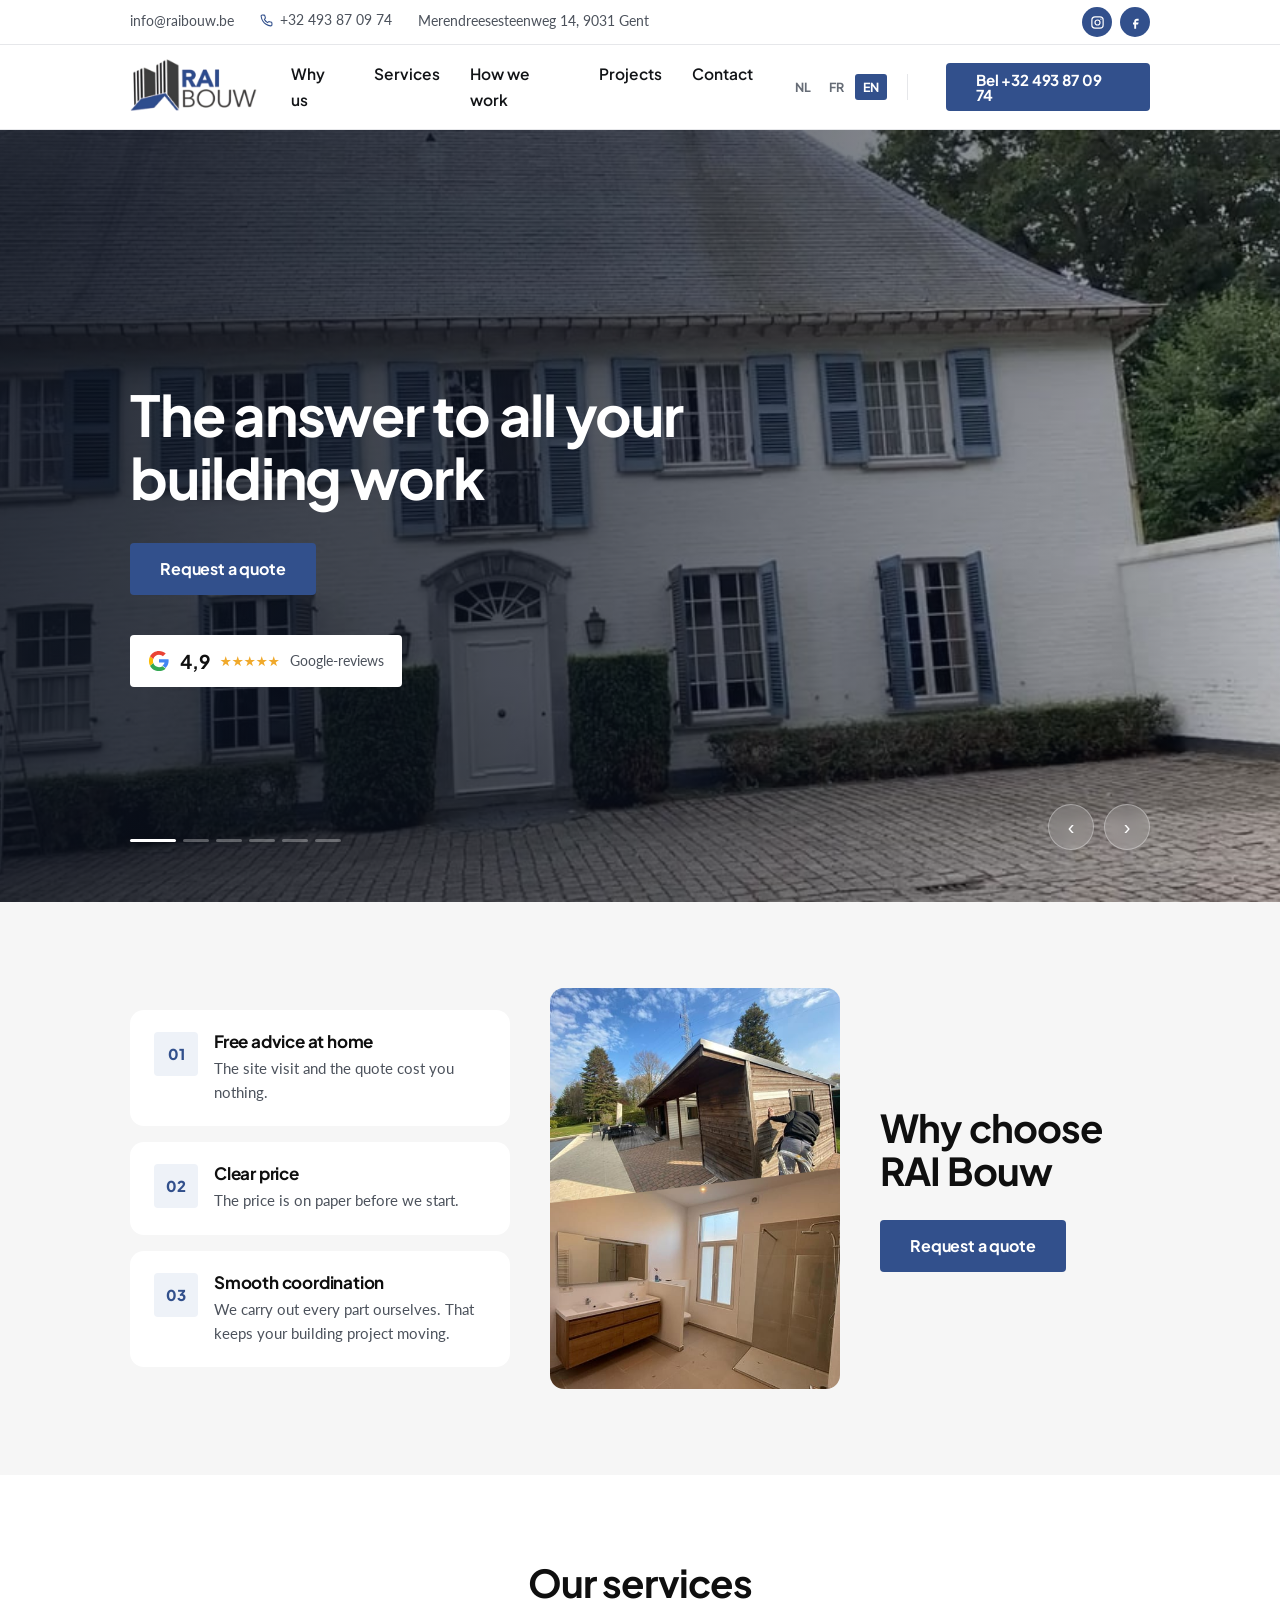
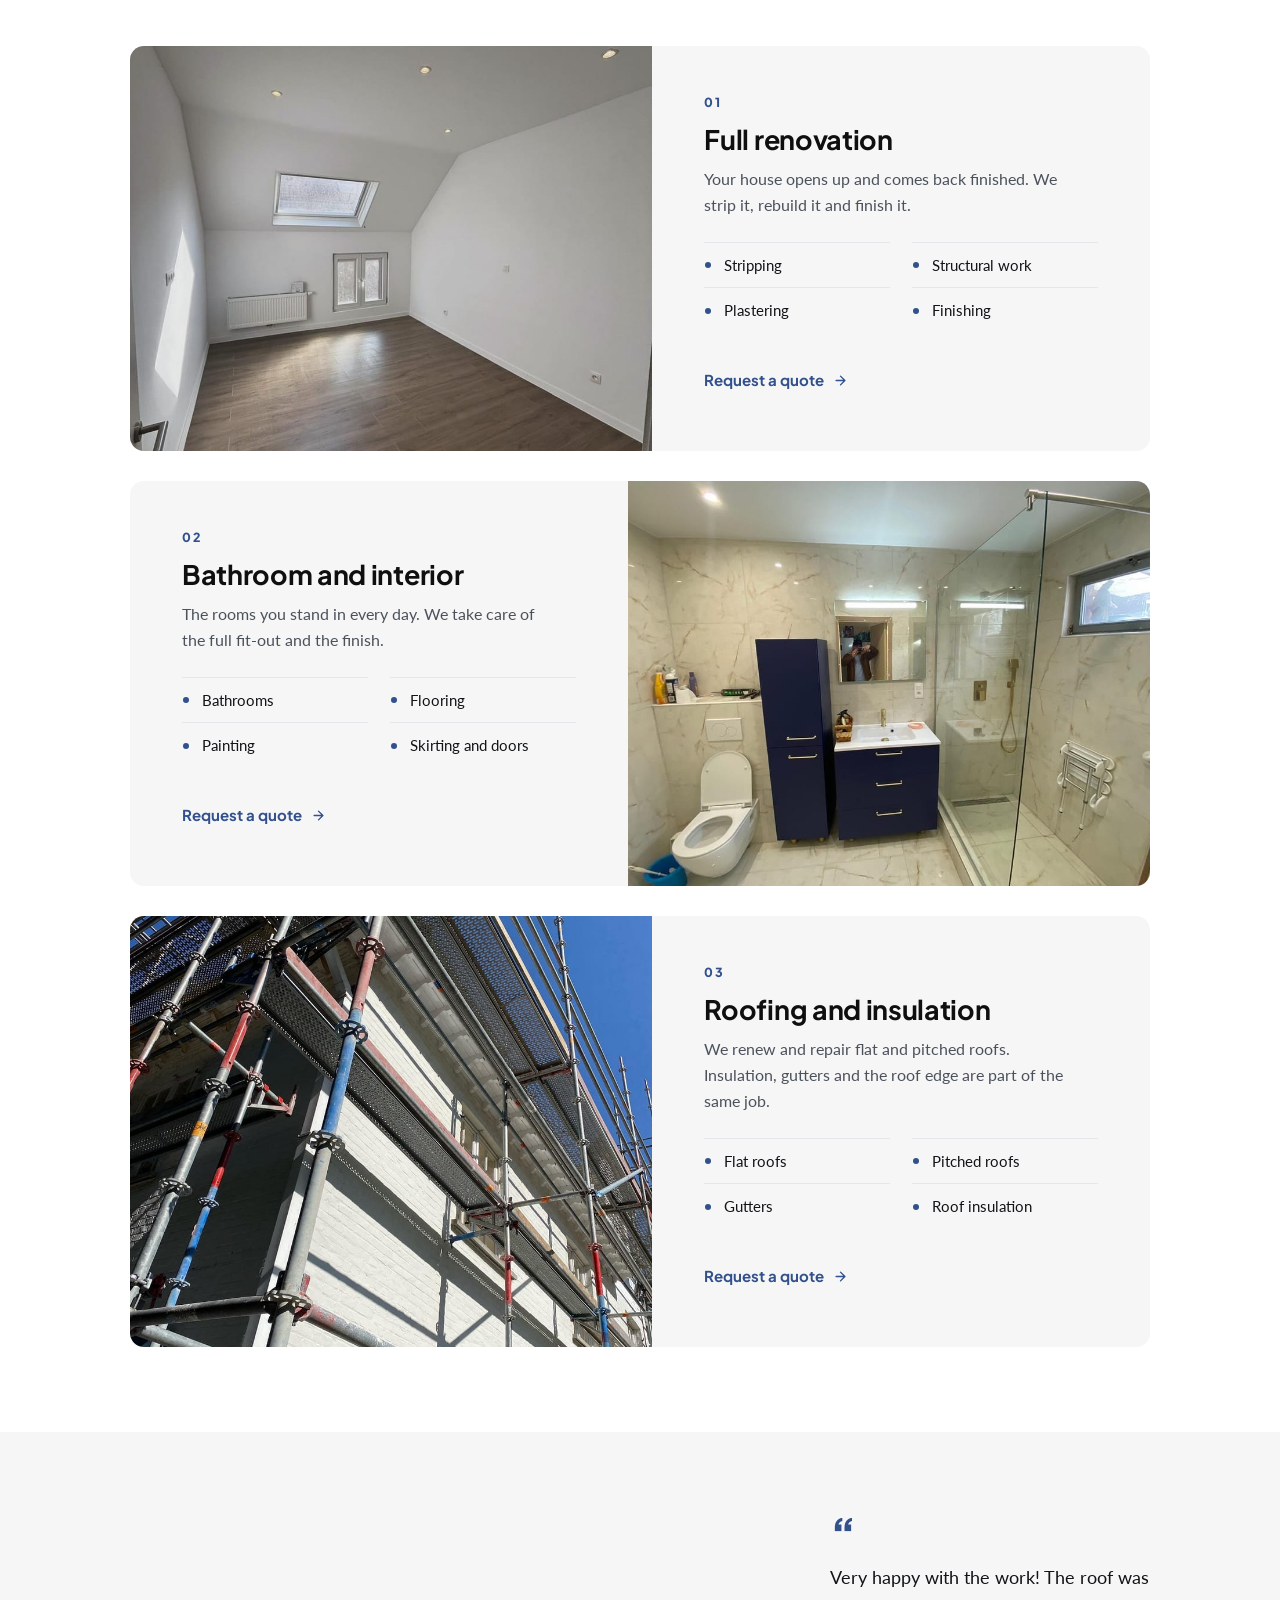
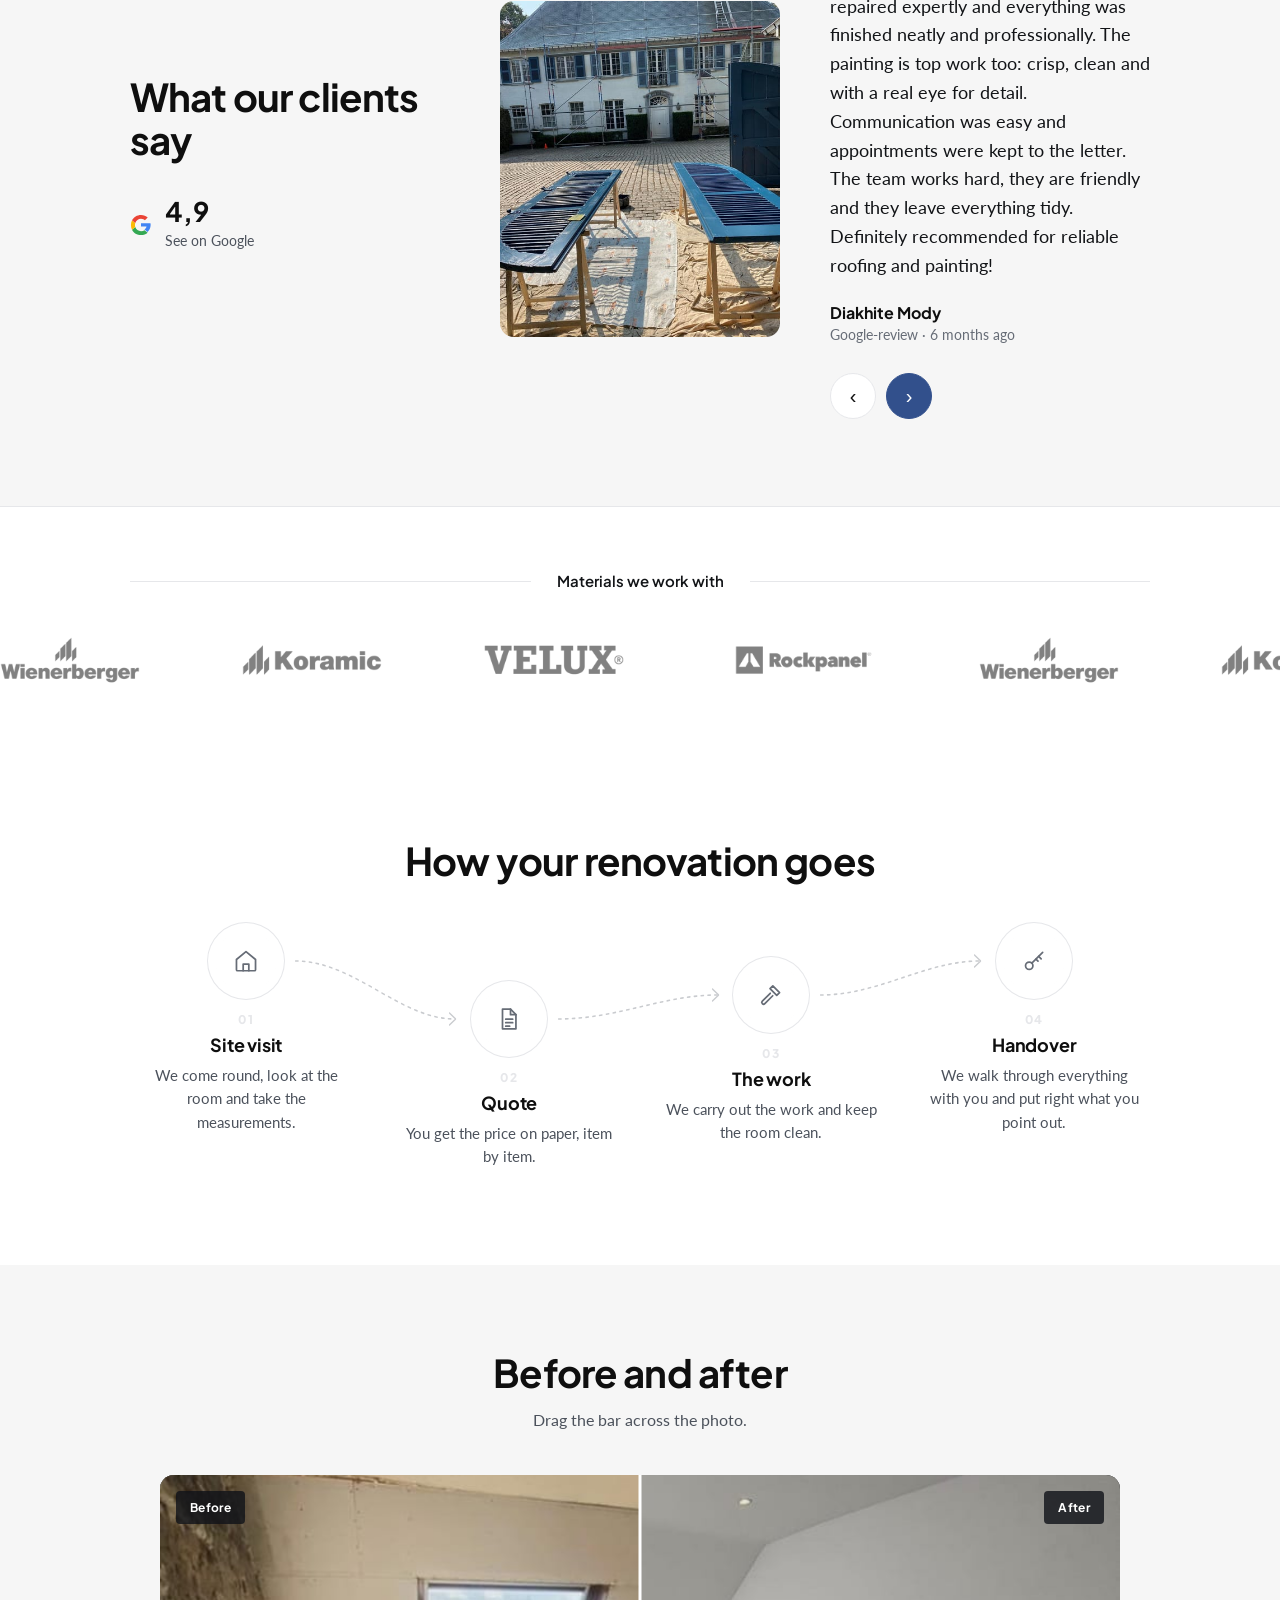
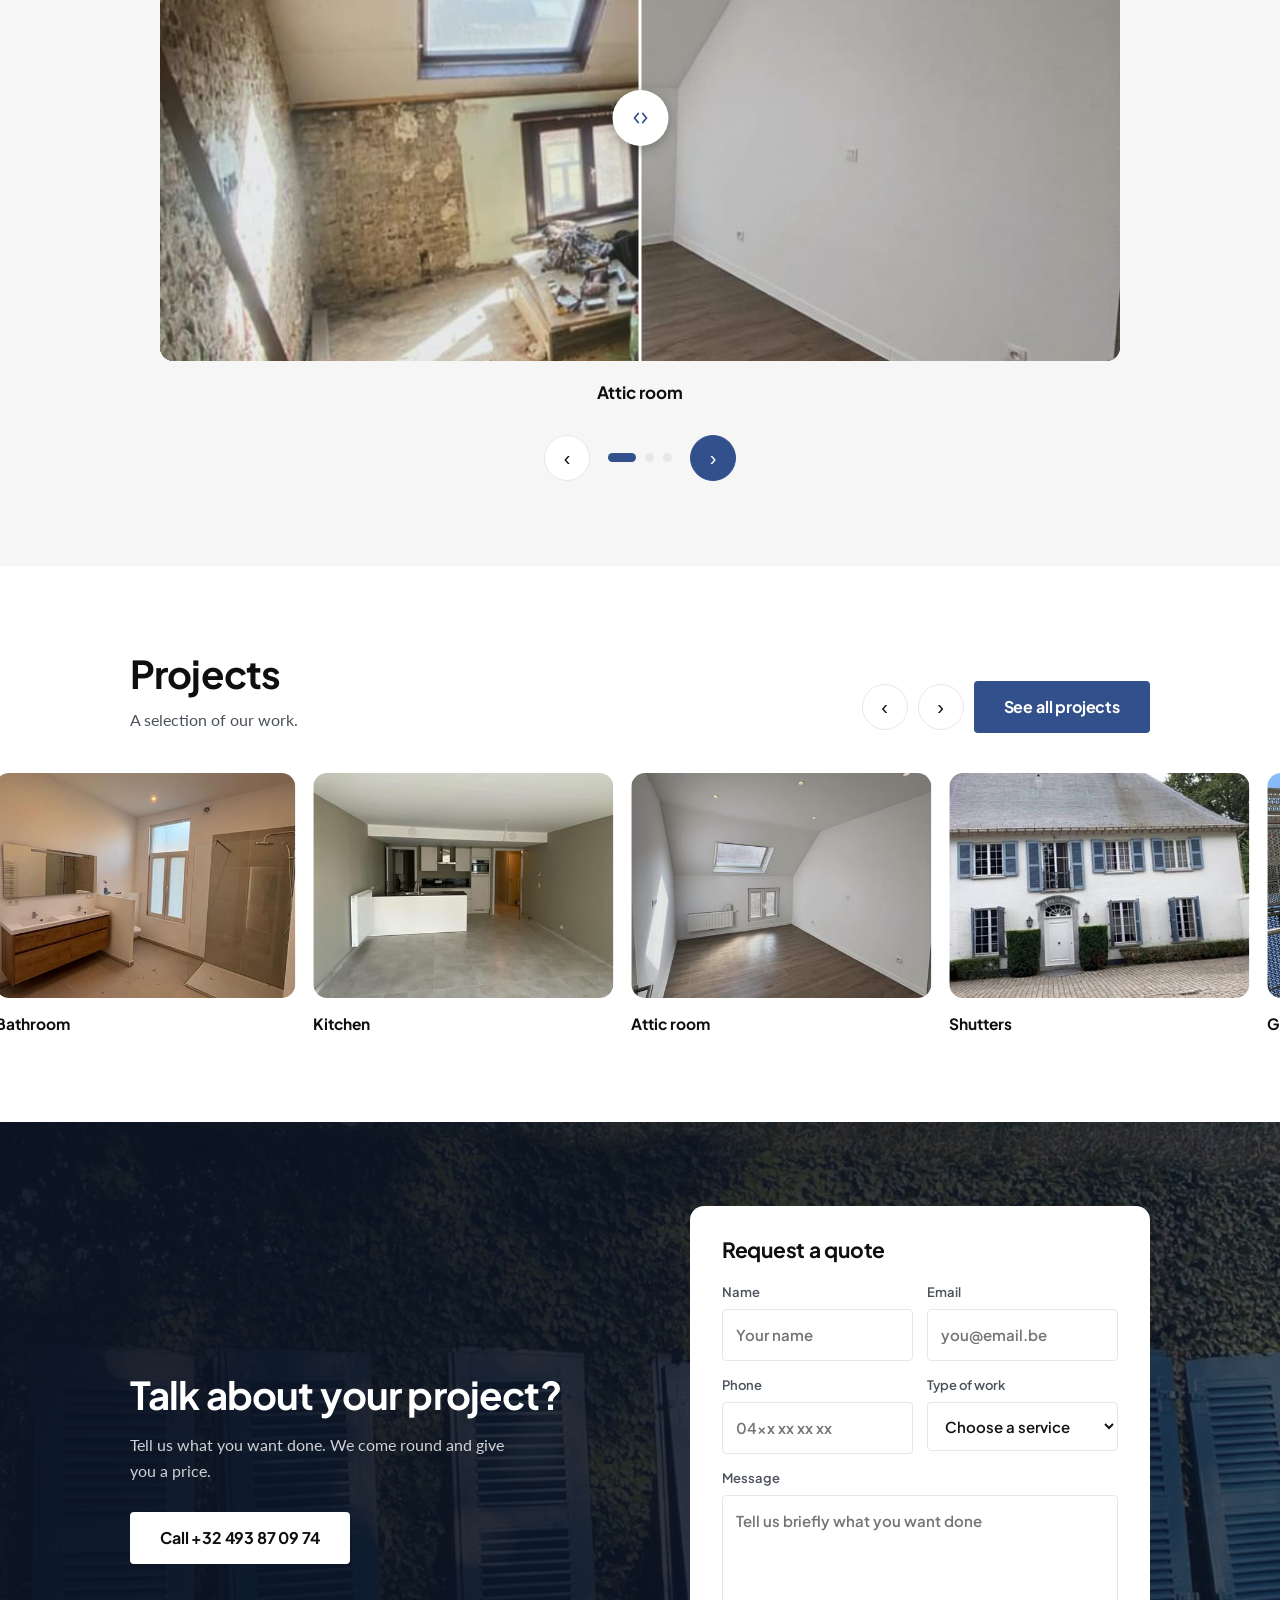
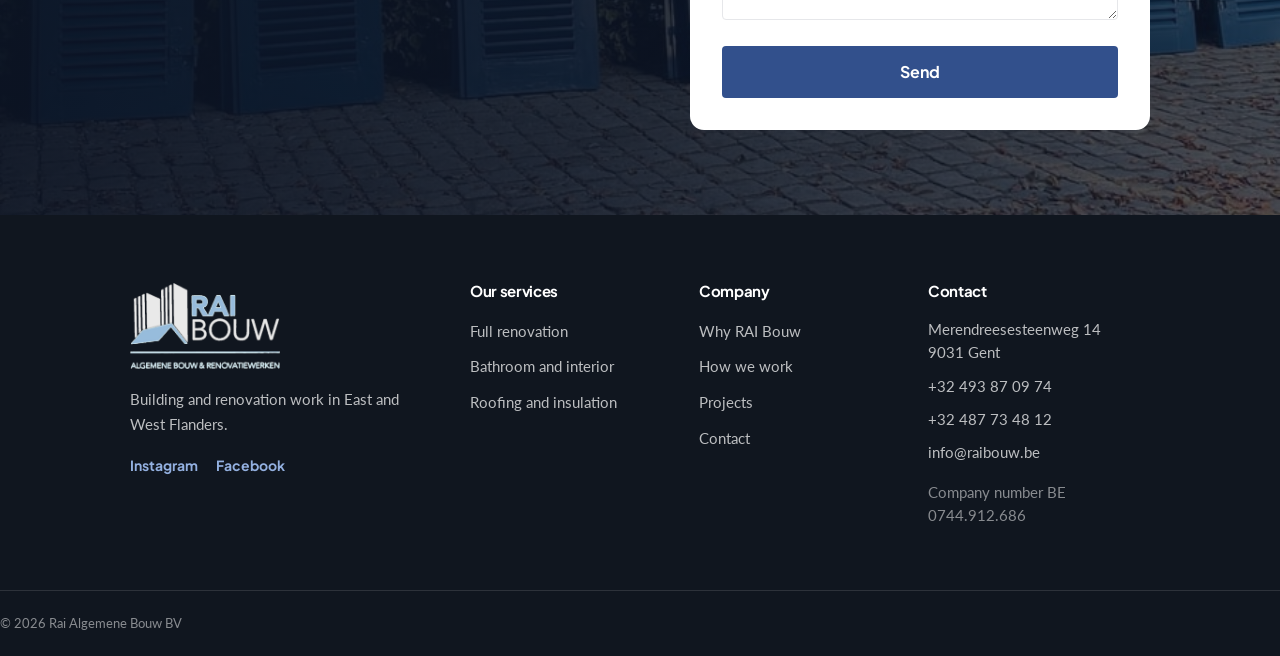
==== commit 2afbb2ec: "Banden op transform, reviews als carrousel en vertaald, tweede heroknop weg Co-Authored-By: Claude O" ====
--- a/en/index.html
+++ b/en/index.html
@@ -11,7 +11,7 @@
 <link href="https://fonts.googleapis.com/css2?family=Plus+Jakarta+Sans:wght@400;500;600;700;800&family=Lato:wght@400;700&display=swap" rel="stylesheet">
 <link rel="icon" href="../img/merkteken.png" type="image/png">
 <link rel="apple-touch-icon" href="../img/merkteken-180.png">
-<link rel="stylesheet" href="../styles.css?v=df56626d">
+<link rel="stylesheet" href="../styles.css?v=7d5bd65b">
 </head>
 <body>
 
@@ -54,7 +54,6 @@
     
     <div class="rb-hero__knoppen">
       <a class="rb-knop rb-knop--vol" href="#contact">Request a quote</a>
-      <a class="rb-knop rb-knop--wit" href="#realisaties">See our projects</a>
     </div>
     <div class="rb-bewijs">
       <a class="rb-bewijs__google" href="https://www.google.com/maps/place/Rai+Algemene+Bouw+BV/data=!4m7!3m6!1s0x47c36e3eb13c4f7f:0xb4e6f4acdb83bfb9!8m2!3d51.0656308!4d3.6220552!16s%2Fg%2F11mv_4k63f!19sChIJf088sT5uw0cRub-D26z05rQ" target="_blank" rel="noopener noreferrer" aria-label="See on Google"><svg class="rb-g" viewBox="0 0 48 48" width="22" height="22" aria-hidden="true"><path fill="#4285F4" d="M45 24c0-1.6-.1-2.7-.4-3.9H24v7.1h12c-.2 1.9-1.5 4.7-4.4 6.6l6.7 5.2C42.2 35.5 45 30.3 45 24z"/><path fill="#34A853" d="M24 46c5.9 0 10.9-1.9 14.5-5.3l-6.9-5.3c-1.9 1.3-4.4 2.2-7.6 2.2-5.8 0-10.7-3.8-12.5-9l-7.1 5.5C8 41.4 15.4 46 24 46z"/><path fill="#FBBC05" d="M11.5 28.6c-.5-1.4-.7-2.9-.7-4.6s.3-3.2.7-4.6l-7.1-5.5C2.9 16.9 2 20.3 2 24s.9 7.1 2.4 10.1l7.1-5.5z"/><path fill="#EA4335" d="M24 10.2c4.1 0 6.9 1.8 8.5 3.3l6.2-6C34.9 4 29.9 2 24 2 15.4 2 8 6.6 4.4 13.9l7.1 5.5c1.8-5.2 6.7-9.2 12.5-9.2z"/></svg><b>4,9</b><span class="rb-bewijs__sterren"><span class="rb-ster" aria-hidden="true">★</span><span class="rb-ster" aria-hidden="true">★</span><span class="rb-ster" aria-hidden="true">★</span><span class="rb-ster" aria-hidden="true">★</span><span class="rb-ster" aria-hidden="true">★</span></span><span>Google-reviews</span></a>
@@ -137,59 +136,34 @@
     </div>
     <div class="rb-reviews__beeld rb-op"><img class="" src="../img/luiken-gevel-900.jpg" srcset="../img/luiken-gevel-500.jpg 500w, ../img/luiken-gevel-900.jpg 900w" sizes="(max-width:1000px) 92vw, 280px" alt="Manor house where RAI Bouw repainted the shutters" loading="lazy" decoding="async"></div>
     <div class="rb-reviews__spoorvak rb-op">
-      <ul class="rb-revspoor" data-aantal="5">
+      <div class="rb-revvak"><ul class="rb-revspoor" data-aantal="5">
         <li class="rb-rev">
           <span class="rb-rev__aanhaling" aria-hidden="true">&ldquo;</span>
-          <p class="rb-rev__tekst">Heel tevreden over het geleverde werk! Het dak werd vakkundig hersteld en alles werd netjes en professioneel afgewerkt. Ook het schilderwerk is top gedaan: strak, proper en met veel oog voor detail. De communicatie verliep vlot en afspraken werden perfect nagekomen. Het team werkt hard, is vriendelijk en laat alles netjes achter. Zeker een aanrader voor wie op zoek is naar betrouwbaar dak- en schilderwerk!!</p>
+          <p class="rb-rev__tekst">Very happy with the work! The roof was repaired expertly and everything was finished neatly and professionally. The painting is top work too: crisp, clean and with a real eye for detail. Communication was easy and appointments were kept to the letter. The team works hard, they are friendly and they leave everything tidy. Definitely recommended for reliable roofing and painting!</p>
           <p class="rb-rev__naam">Diakhite Mody</p>
           <p class="rb-rev__bron">Google-review · 6 months ago</p>
         </li><li class="rb-rev">
           <span class="rb-rev__aanhaling" aria-hidden="true">&ldquo;</span>
-          <p class="rb-rev__tekst">Vernieuwing van ons plat dak en isoleren van een stuk hellend dak in ons appartementsgebouw in Gent. Vlot contact en afspraken correct nagekomen.</p>
+          <p class="rb-rev__tekst">Renewal of our flat roof and insulation of part of a pitched roof in our apartment building in Ghent. Easy contact and appointments kept.</p>
           <p class="rb-rev__naam">Laurenzo Roman</p>
           <p class="rb-rev__bron">Google-review · 6 months ago</p>
         </li><li class="rb-rev">
           <span class="rb-rev__aanhaling" aria-hidden="true">&ldquo;</span>
-          <p class="rb-rev__tekst">Zeer snelle service, afwerking met oog voor detail, orde en netheid top !! Eigenaar is een heel vlotte en sympathiek persoon, een echte aanrader voor al je dakwerken.</p>
+          <p class="rb-rev__tekst">Very fast service, finishing with an eye for detail, order and tidiness top class! The owner is a very easy-going and friendly person, a real recommendation for all your roofing work.</p>
           <p class="rb-rev__naam">Lorenzo Huys</p>
           <p class="rb-rev__bron">Google-review · 6 months ago</p>
         </li><li class="rb-rev">
           <span class="rb-rev__aanhaling" aria-hidden="true">&ldquo;</span>
-          <p class="rb-rev__tekst">Schilderwerken aan ons dak waren prima uitgevoerd! Zeer vriendelijke en duidelijke communicatie met de zaakvoerder, goede opvolging van de werken en mooi resultaat!</p>
+          <p class="rb-rev__tekst">The painting work on our roof was done very well! Very friendly and clear communication with the owner, good follow-up of the works and a fine result!</p>
           <p class="rb-rev__naam">Virginie Roussel</p>
           <p class="rb-rev__bron">Google-review · a year ago</p>
         </li><li class="rb-rev">
           <span class="rb-rev__aanhaling" aria-hidden="true">&ldquo;</span>
-          <p class="rb-rev__tekst">Zeker een aanrader voor dakwerken, zowel hellend als platte daken. Top service.</p>
-          <p class="rb-rev__naam">jeroen de moor</p>
-          <p class="rb-rev__bron">Google-review · 6 months ago</p>
-        </li><li class="rb-rev" aria-hidden="true">
-          <span class="rb-rev__aanhaling" aria-hidden="true">&ldquo;</span>
-          <p class="rb-rev__tekst">Heel tevreden over het geleverde werk! Het dak werd vakkundig hersteld en alles werd netjes en professioneel afgewerkt. Ook het schilderwerk is top gedaan: strak, proper en met veel oog voor detail. De communicatie verliep vlot en afspraken werden perfect nagekomen. Het team werkt hard, is vriendelijk en laat alles netjes achter. Zeker een aanrader voor wie op zoek is naar betrouwbaar dak- en schilderwerk!!</p>
-          <p class="rb-rev__naam">Diakhite Mody</p>
-          <p class="rb-rev__bron">Google-review · 6 months ago</p>
-        </li><li class="rb-rev" aria-hidden="true">
-          <span class="rb-rev__aanhaling" aria-hidden="true">&ldquo;</span>
-          <p class="rb-rev__tekst">Vernieuwing van ons plat dak en isoleren van een stuk hellend dak in ons appartementsgebouw in Gent. Vlot contact en afspraken correct nagekomen.</p>
-          <p class="rb-rev__naam">Laurenzo Roman</p>
-          <p class="rb-rev__bron">Google-review · 6 months ago</p>
-        </li><li class="rb-rev" aria-hidden="true">
-          <span class="rb-rev__aanhaling" aria-hidden="true">&ldquo;</span>
-          <p class="rb-rev__tekst">Zeer snelle service, afwerking met oog voor detail, orde en netheid top !! Eigenaar is een heel vlotte en sympathiek persoon, een echte aanrader voor al je dakwerken.</p>
-          <p class="rb-rev__naam">Lorenzo Huys</p>
-          <p class="rb-rev__bron">Google-review · 6 months ago</p>
-        </li><li class="rb-rev" aria-hidden="true">
-          <span class="rb-rev__aanhaling" aria-hidden="true">&ldquo;</span>
-          <p class="rb-rev__tekst">Schilderwerken aan ons dak waren prima uitgevoerd! Zeer vriendelijke en duidelijke communicatie met de zaakvoerder, goede opvolging van de werken en mooi resultaat!</p>
-          <p class="rb-rev__naam">Virginie Roussel</p>
-          <p class="rb-rev__bron">Google-review · a year ago</p>
-        </li><li class="rb-rev" aria-hidden="true">
-          <span class="rb-rev__aanhaling" aria-hidden="true">&ldquo;</span>
-          <p class="rb-rev__tekst">Zeker een aanrader voor dakwerken, zowel hellend als platte daken. Top service.</p>
+          <p class="rb-rev__tekst">Definitely recommended for roofing, both pitched and flat roofs. Top service.</p>
           <p class="rb-rev__naam">jeroen de moor</p>
           <p class="rb-rev__bron">Google-review · 6 months ago</p>
         </li>
-      </ul>
+      </ul></div>
       <div class="rb-reviews__bediening">
         <button class="rb-rond" type="button" data-rev="vorige" aria-label="Previous review">‹</button>
         <button class="rb-rond rb-rond--vol" type="button" data-rev="volgende" aria-label="Next review">›</button>
@@ -408,6 +382,6 @@
   <svg viewBox="0 0 24 24" width="20" height="20" fill="none" stroke="currentColor" stroke-width="2" stroke-linecap="round" stroke-linejoin="round" aria-hidden="true"><path d="M22 16.9v3a2 2 0 0 1-2.2 2 19.8 19.8 0 0 1-8.6-3.1 19.5 19.5 0 0 1-6-6A19.8 19.8 0 0 1 2.1 4.2 2 2 0 0 1 4.1 2h3a2 2 0 0 1 2 1.7c.1 1 .4 1.9.7 2.8a2 2 0 0 1-.5 2.1L8.1 9.9a16 16 0 0 0 6 6l1.3-1.2a2 2 0 0 1 2.1-.5c.9.3 1.8.6 2.8.7a2 2 0 0 1 1.7 2Z"/></svg>
   <span>Call us</span>
 </a>
-<script src="../site.js?v=df56626d"></script>
+<script src="../site.js?v=7d5bd65b"></script>
 </body>
 </html>
--- a/styles.css
+++ b/styles.css
@@ -127,7 +127,7 @@
 .rb-dia.is-aan { opacity: 1; }
 .rb-dia img { width: 100%; height: 100%; object-fit: cover; }
 .rb-hero::after { content: ""; position: absolute; inset: 0; background: linear-gradient(95deg, rgba(10, 16, 28, .86) 0%, rgba(10, 16, 28, .7) 42%, rgba(10, 16, 28, .22) 100%); }
-.rb-hero__in { position: relative; z-index: 2; padding-block: 92px; }
+.rb-hero__in { position: relative; z-index: 2; padding-block: 130px 92px; }
 .rb-hero h1 { color: var(--wit); font-size: clamp(34px, 4.4vw, 62px); font-weight: 700; max-width: 26ch; }
 .rb-hero__sub { margin-top: 20px; color: rgba(255, 255, 255, .88); font-size: 18px; max-width: 52ch; }
 .rb-hero__knoppen { margin-top: 34px; display: flex; gap: 13px; flex-wrap: wrap; }
@@ -282,9 +282,10 @@
 .rb-reviews__beeld { border-radius: var(--r-vak); overflow: hidden; aspect-ratio: 3 / 3.6; }
 .rb-reviews__beeld img { width: 100%; height: 100%; object-fit: cover; }
 .rb-reviews__spoorvak { min-width: 0; }
-.rb-revspoor { display: flex; gap: 40px; overflow-x: auto; scroll-snap-type: x mandatory; scrollbar-width: none; overscroll-behavior-x: contain; }
-.rb-revspoor::-webkit-scrollbar { display: none; }
-.rb-rev { flex: 0 0 100%; scroll-snap-align: start; }
+.rb-revvak { overflow: hidden; }
+.rb-revspoor { display: flex; transition: transform .45s cubic-bezier(.3,.7,.3,1); will-change: transform; }
+
+.rb-rev { flex: 0 0 100%; min-width: 100%; }
 .rb-rev__aanhaling { font-family: "Plus Jakarta Sans", system-ui, sans-serif; font-size: 44px; font-weight: 800; color: var(--merk); line-height: .7; display: block; }
 .rb-rev__tekst { margin-top: 14px; font-size: 18px; line-height: 1.6; color: var(--inkt); }
 .rb-rev__naam { margin-top: 20px; font-family: "Plus Jakarta Sans", system-ui, sans-serif; font-weight: 700; font-size: 16px; color: var(--kop); }
@@ -343,7 +344,7 @@
   .rb-logo img { width: 112px; }
 
   .rb-hero { min-height: calc(100svh - 104px); }
-  .rb-hero__in { padding-block: 104px 124px; }
+  .rb-hero__in { padding-block: 150px 124px; }
   .rb-hero__bediening { right: var(--zij); bottom: 30px; }
   /* de streepjes vallen weg; de Google-pil neemt die plek onderaan links over */
   .rb-hero__streep { display: none; }
@@ -410,10 +411,10 @@
 .rb-duo__b { bottom: 0; height: 58%; clip-path: polygon(0 20%, 100% 5%, 100% 100%, 0 100%); border-radius: 0 0 var(--r-vak) var(--r-vak); }
 
 /* doorlopende band */
-.rb-loop { width: 100%; position: relative; overflow-x: auto; overflow-y: hidden; scrollbar-width: none; -ms-overflow-style: none; overscroll-behavior-x: contain; cursor: grab; touch-action: pan-y; }
+.rb-loop { width: 100%; position: relative; overflow: hidden; cursor: grab; touch-action: pan-y; }
 .rb-loop::-webkit-scrollbar { display: none; }
 .rb-loop.is-sleept { cursor: grabbing; }
-.rb-loop__spoor { display: flex; width: max-content; }
+.rb-loop__spoor { display: flex; width: max-content; will-change: transform; transform: translate3d(0, 0, 0); backface-visibility: hidden; }
 .rb-loop__spoor--traag { align-items: center; }
 
 /* realisatieband op de home */
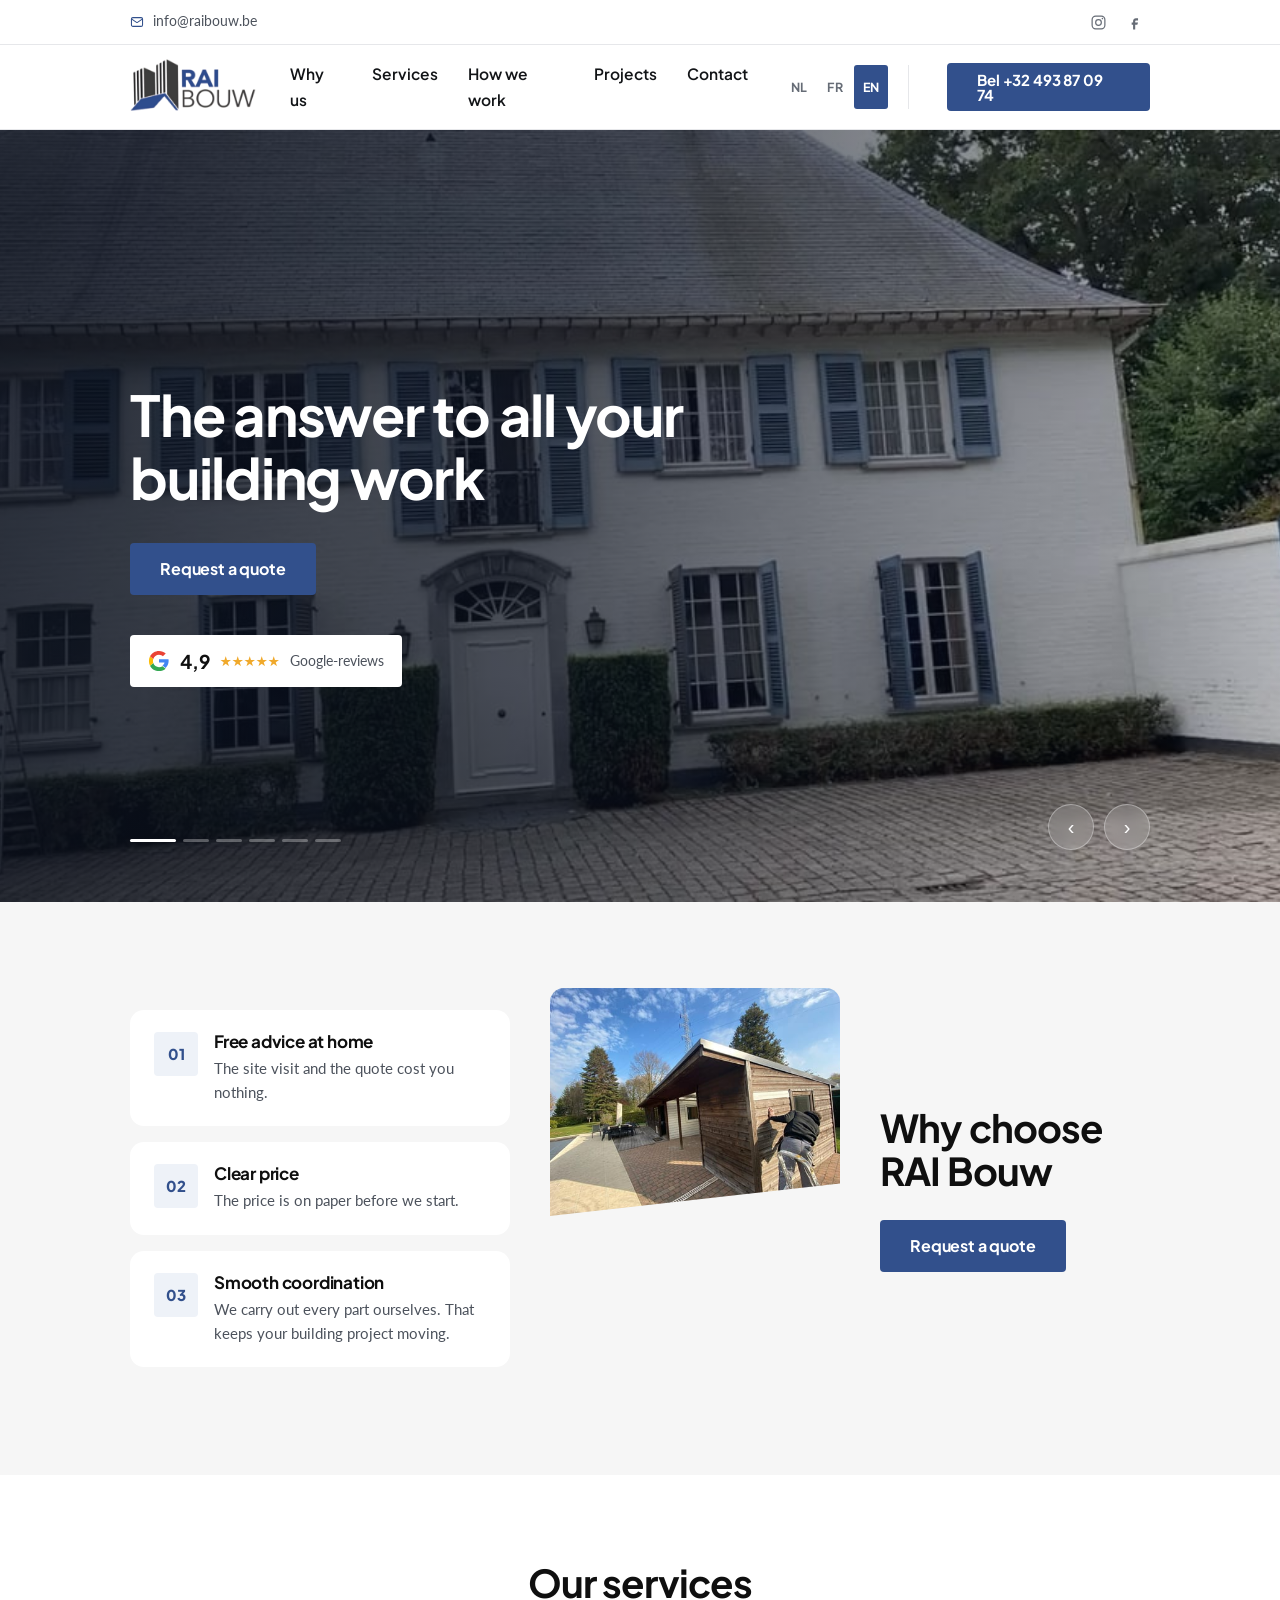
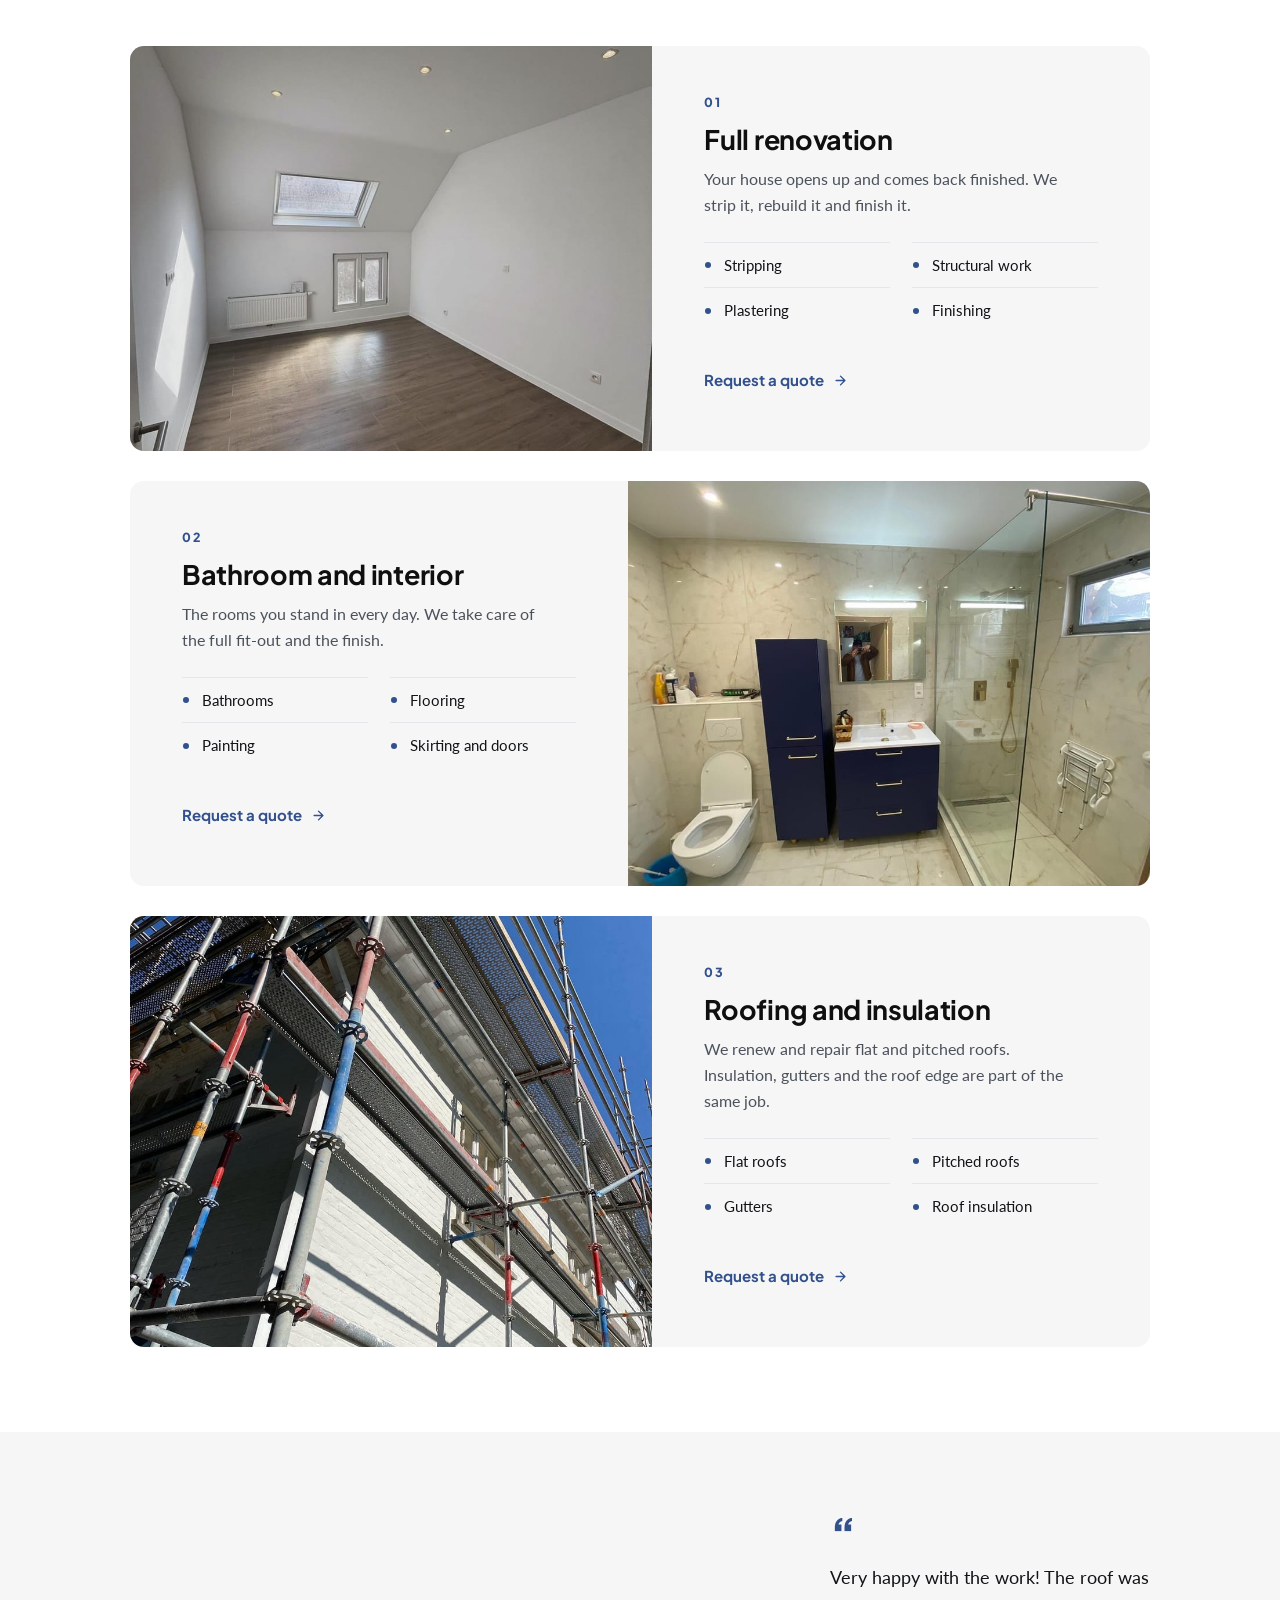
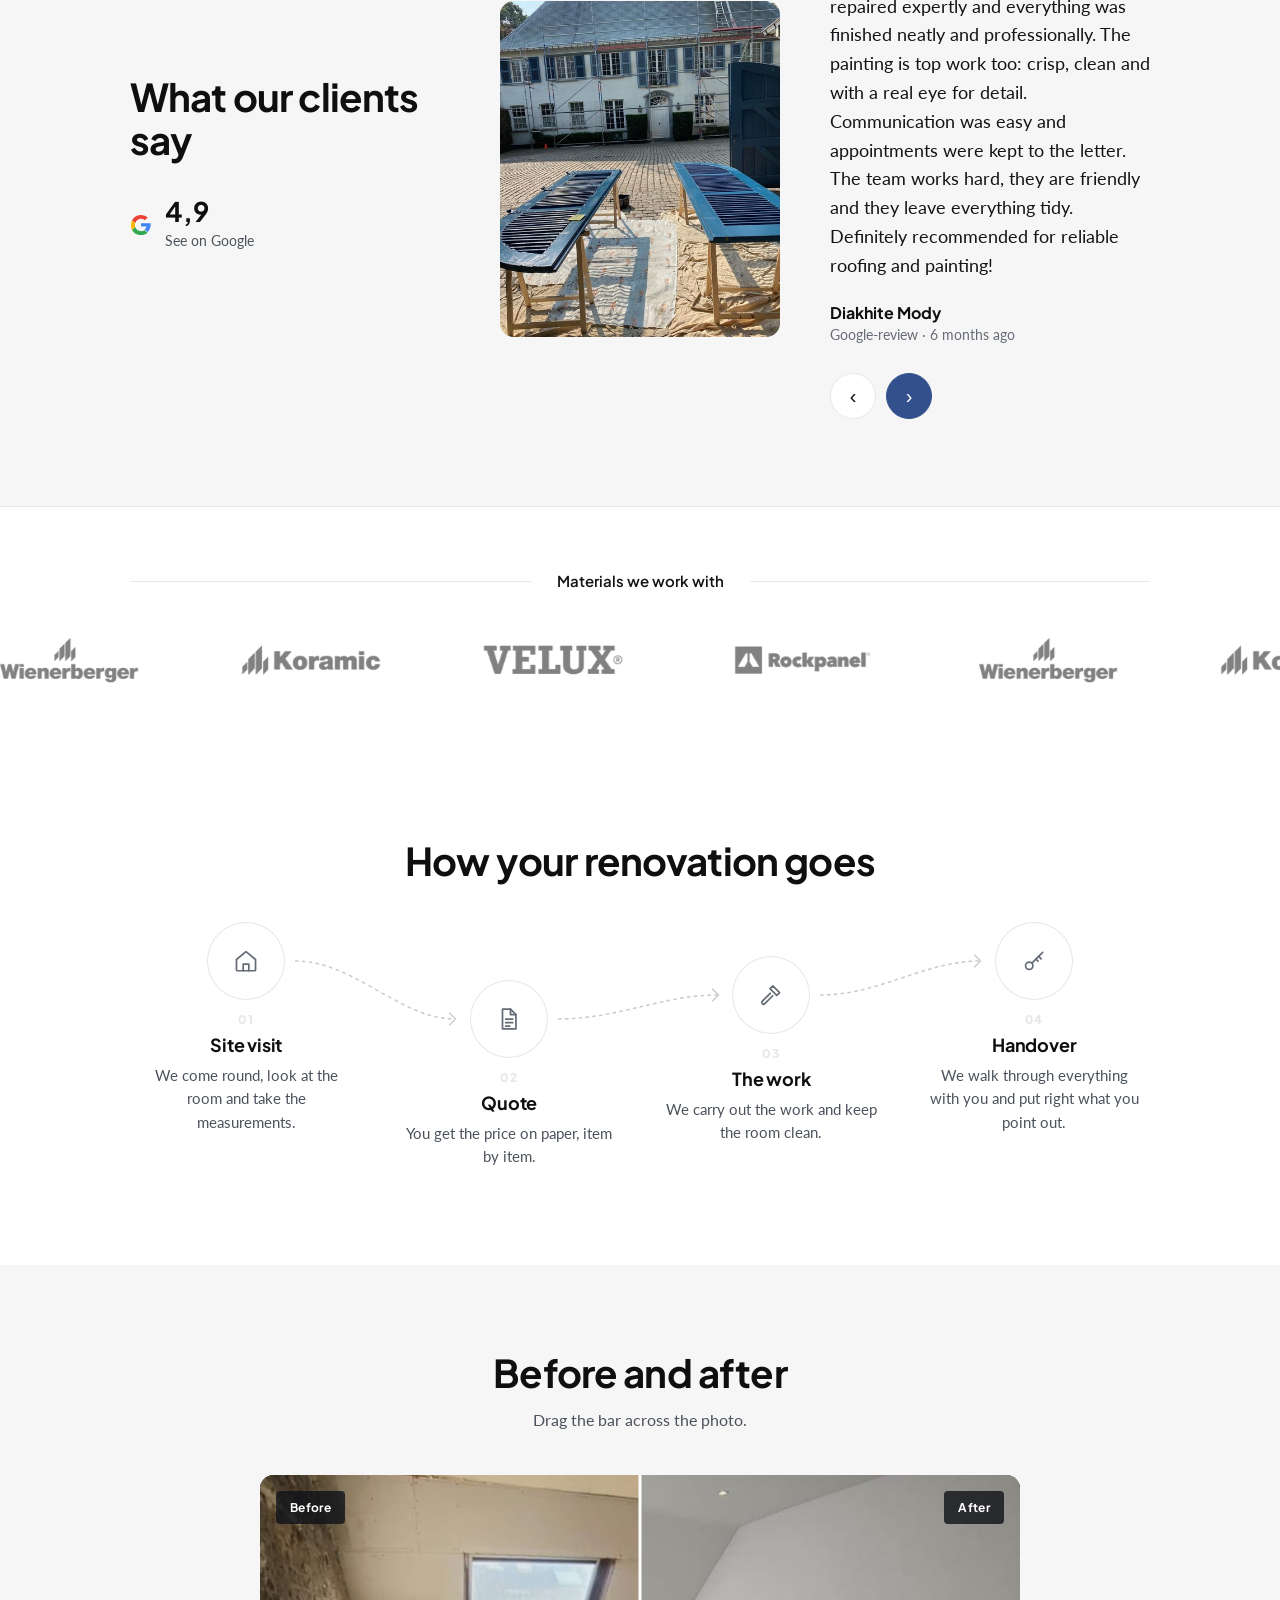
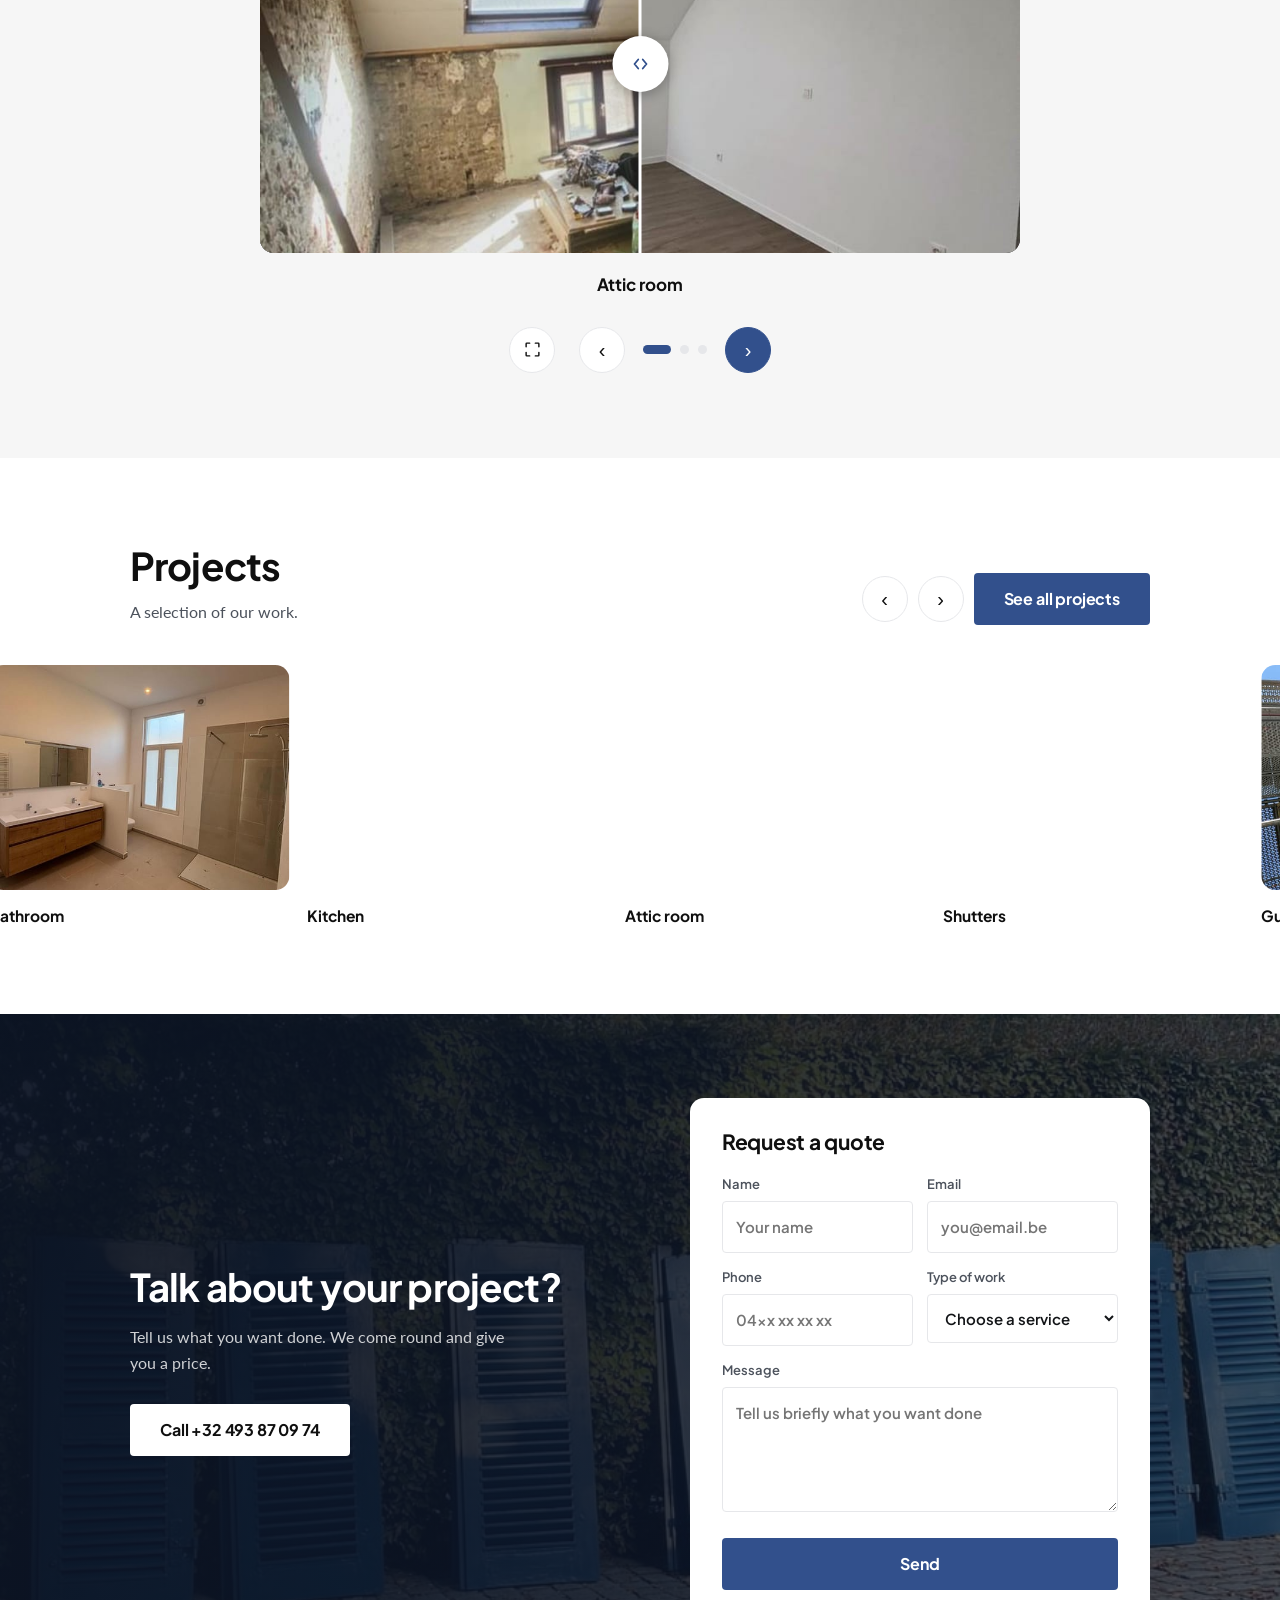
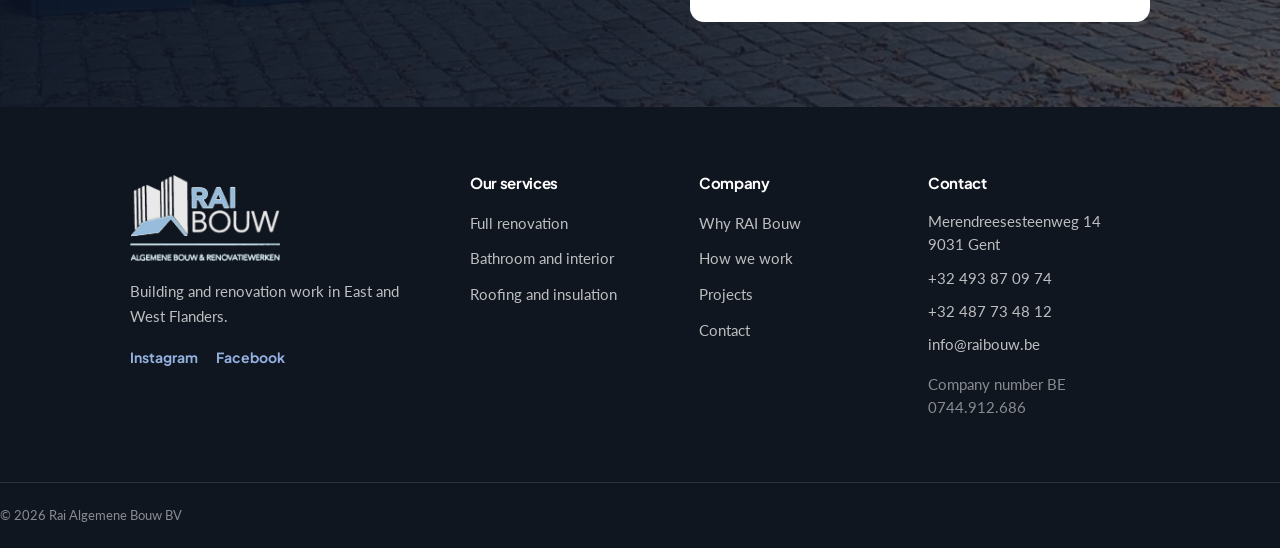
==== commit 7143e779: "Bovenbalk met mail en socials, voor-en-na kleiner met schermvullende stand Co-Authored-By: Claude Op" ====
--- a/en/index.html
+++ b/en/index.html
@@ -11,18 +11,16 @@
 <link href="https://fonts.googleapis.com/css2?family=Plus+Jakarta+Sans:wght@400;500;600;700;800&family=Lato:wght@400;700&display=swap" rel="stylesheet">
 <link rel="icon" href="../img/merkteken.png" type="image/png">
 <link rel="apple-touch-icon" href="../img/merkteken-180.png">
-<link rel="stylesheet" href="../styles.css?v=7d5bd65b">
+<link rel="stylesheet" href="../styles.css?v=a0ed50f1">
 </head>
 <body>
 
 <div class="rb-top">
   <div class="rb-breed rb-top__in">
-    <p class="rb-top__stuk"><a href="mailto:info@raibouw.be">info@raibouw.be</a></p>
-    <p class="rb-top__stuk rb-top__bel"><a href="tel:+32493870974"><svg viewBox="0 0 24 24" width="13" height="13" fill="none" stroke="currentColor" stroke-width="2" stroke-linecap="round" stroke-linejoin="round" aria-hidden="true"><path d="M22 16.9v3a2 2 0 0 1-2.2 2 19.8 19.8 0 0 1-8.6-3.1 19.5 19.5 0 0 1-6-6A19.8 19.8 0 0 1 2.1 4.2 2 2 0 0 1 4.1 2h3a2 2 0 0 1 2 1.7c.1 1 .4 1.9.7 2.8a2 2 0 0 1-.5 2.1L8.1 9.9a16 16 0 0 0 6 6l1.3-1.2a2 2 0 0 1 2.1-.5c.9.3 1.8.6 2.8.7a2 2 0 0 1 1.7 2Z"/></svg>+32 493 87 09 74</a></p>
-    <p class="rb-top__stuk">Merendreesesteenweg 14, 9031 Gent</p>
+    <p class="rb-top__mail"><a href="mailto:info@raibouw.be"><svg viewBox="0 0 24 24" width="14" height="14" fill="none" stroke="currentColor" stroke-width="1.8" stroke-linecap="round" stroke-linejoin="round" aria-hidden="true"><rect x="2.5" y="4.5" width="19" height="15" rx="2.5"/><path d="m3 7 8.2 5.6a1.5 1.5 0 0 0 1.6 0L21 7"/></svg>info@raibouw.be</a></p>
     <p class="rb-top__soc">
-      <a href="https://www.instagram.com/rai.algemene.bouw/" target="_blank" rel="noopener noreferrer" aria-label="Instagram"><svg viewBox="0 0 24 24" width="15" height="15" fill="none" stroke="currentColor" stroke-width="1.9"><rect x="3" y="3" width="18" height="18" rx="5"/><circle cx="12" cy="12" r="4"/><circle cx="17.5" cy="6.5" r="1.1" fill="currentColor" stroke="none"/></svg></a>
-      <a href="https://www.facebook.com/Rai.algemene.bouw/" target="_blank" rel="noopener noreferrer" aria-label="Facebook"><svg viewBox="0 0 24 24" width="15" height="15" fill="currentColor"><path d="M14 9h3V6h-3c-2.2 0-4 1.8-4 4v2H8v3h2v7h3v-7h3l1-3h-4v-2c0-.6.4-1 1-1z"/></svg></a>
+      <a href="https://www.instagram.com/rai.algemene.bouw/" target="_blank" rel="noopener noreferrer" aria-label="Instagram"><svg viewBox="0 0 24 24" width="17" height="17" fill="none" stroke="currentColor" stroke-width="1.7"><rect x="3" y="3" width="18" height="18" rx="5"/><circle cx="12" cy="12" r="4"/><circle cx="17.5" cy="6.5" r="1.1" fill="currentColor" stroke="none"/></svg></a>
+      <a href="https://www.facebook.com/Rai.algemene.bouw/" target="_blank" rel="noopener noreferrer" aria-label="Facebook"><svg viewBox="0 0 24 24" width="17" height="17" fill="currentColor"><path d="M14 9h3V6h-3c-2.2 0-4 1.8-4 4v2H8v3h2v7h3v-7h3l1-3h-4v-2c0-.6.4-1 1-1z"/></svg></a>
     </p>
   </div>
 </div>
@@ -248,6 +246,7 @@
         <figcaption>Painting</figcaption>
       </figure>
       <div class="rb-schuif__bediening">
+        <button class="rb-rond rb-schuif__groot" type="button" data-groot aria-label="Full screen"><svg viewBox="0 0 24 24" width="17" height="17" fill="none" stroke="currentColor" stroke-width="2" stroke-linecap="round" stroke-linejoin="round" aria-hidden="true"><path d="M8 3H4a1 1 0 0 0-1 1v4M16 3h4a1 1 0 0 1 1 1v4M8 21H4a1 1 0 0 1-1-1v-4M16 21h4a1 1 0 0 0 1-1v-4"/></svg></button>
         <button class="rb-rond" type="button" data-schuif="vorige" aria-label="Previous project">‹</button>
         <div class="rb-schuif__stippen"><button class="rb-stip is-aan" type="button" data-naar="0" aria-label="Attic room"></button><button class="rb-stip" type="button" data-naar="1" aria-label="Kitchen"></button><button class="rb-stip" type="button" data-naar="2" aria-label="Painting"></button></div>
         <button class="rb-rond rb-rond--vol" type="button" data-schuif="volgende" aria-label="Next project">›</button>
@@ -382,6 +381,6 @@
   <svg viewBox="0 0 24 24" width="20" height="20" fill="none" stroke="currentColor" stroke-width="2" stroke-linecap="round" stroke-linejoin="round" aria-hidden="true"><path d="M22 16.9v3a2 2 0 0 1-2.2 2 19.8 19.8 0 0 1-8.6-3.1 19.5 19.5 0 0 1-6-6A19.8 19.8 0 0 1 2.1 4.2 2 2 0 0 1 4.1 2h3a2 2 0 0 1 2 1.7c.1 1 .4 1.9.7 2.8a2 2 0 0 1-.5 2.1L8.1 9.9a16 16 0 0 0 6 6l1.3-1.2a2 2 0 0 1 2.1-.5c.9.3 1.8.6 2.8.7a2 2 0 0 1 1.7 2Z"/></svg>
   <span>Call us</span>
 </a>
-<script src="../site.js?v=7d5bd65b"></script>
+<script src="../site.js?v=a0ed50f1"></script>
 </body>
 </html>
--- a/styles.css
+++ b/styles.css
@@ -77,21 +77,24 @@
 .rb-rond--vol { background: var(--merk); border-color: var(--merk); color: var(--wit); }
 .rb-rond--vol:hover { background: var(--merk-diep); border-color: var(--merk-diep); color: var(--wit); }
 
-/* ---------- topbalk ---------- */
+/* ---------- topbalk: e-mail links, sociaal rechts ---------- */
 .rb-top { background: var(--wit); border-bottom: 1px solid var(--lijn); font-size: 13.5px; color: var(--tekst); }
-.rb-top__in { display: flex; align-items: center; gap: 26px; min-height: 44px; flex-wrap: wrap; }
-.rb-top__bel a { display: inline-flex; align-items: center; gap: 7px; }
-.rb-top__bel svg { color: var(--merk); }
+.rb-top__in { display: flex; align-items: center; justify-content: space-between; min-height: 44px; }
+.rb-top__mail a { display: inline-flex; align-items: center; gap: 9px; min-height: 44px; }
+.rb-top__mail svg { color: var(--merk); flex: 0 0 auto; }
 .rb-top a:hover { color: var(--merk); }
+.rb-top__soc { display: flex; align-items: center; gap: 4px; }
+.rb-top__soc a { width: 32px; height: 32px; border-radius: 999px; color: var(--zacht); display: grid; place-items: center; transition: color .18s ease, background .18s ease; }
+.rb-top__soc a:hover { color: var(--merk); background: var(--merk-licht); }
+
+/* taalkeuze: in de navigatiebalk en in het uitklapmenu */
 .rb-talen { display: flex; align-items: center; gap: 2px; }
 .rb-talen--kop { margin-left: auto; padding-right: 20px; margin-right: 4px; border-right: 1px solid var(--lijn); }
 .rb-talen--menu { display: none; }
-.rb-taal { display: inline-flex; align-items: center; justify-content: center; min-width: 32px; height: 26px; padding: 0 7px; border-radius: 3px; font-family: "Plus Jakarta Sans", system-ui, sans-serif; font-size: 12.5px; font-weight: 700; letter-spacing: .02em; color: var(--zacht); transition: color .18s ease, background .18s ease; }
+.rb-taal { display: inline-flex; align-items: center; justify-content: center; min-width: 34px; height: 28px; padding: 0 8px; border-radius: 3px; font-family: "Plus Jakarta Sans", system-ui, sans-serif; font-size: 12.5px; font-weight: 700; letter-spacing: .03em; color: var(--zacht); transition: color .18s ease, background .18s ease; }
 a.rb-taal:hover { color: var(--merk); background: var(--merk-licht); }
 .rb-taal.is-aan { color: var(--wit); background: var(--merk); }
-.rb-top__soc { margin-left: auto; display: flex; gap: 8px; }
-.rb-top__soc a { width: 30px; height: 30px; border-radius: 999px; background: var(--merk); color: var(--wit); display: grid; place-items: center; }
-.rb-top__soc a:hover { background: var(--merk-diep); color: var(--wit); }
+.rb-talen--kop .rb-taal { height: 44px; }
 
 /* ---------- kop ---------- */
 .rb-kop { position: sticky; top: 0; z-index: 60; background: var(--wit); border-bottom: 1px solid var(--lijn); }
@@ -199,9 +202,9 @@
 .rb-boog svg { width: 100%; height: 100%; }
 
 /* ---------- voor en na ---------- */
-.rb-schuif { max-width: 960px; margin-inline: auto; }
+.rb-schuif { max-width: 760px; margin-inline: auto; }
 .rb-schuif__paar figcaption { margin-top: 18px; text-align: center; font-family: "Plus Jakarta Sans", system-ui, sans-serif; font-weight: 700; font-size: 17px; color: var(--kop); }
-.rb-schuif__vak { position: relative; width: 100%; height: clamp(340px, 54vh, 560px); border-radius: var(--r-vak); overflow: hidden; background: #000; touch-action: pan-y; cursor: ew-resize; user-select: none; -webkit-user-select: none; }
+.rb-schuif__vak { position: relative; width: 100%; height: clamp(300px, 42vh, 440px); border-radius: var(--r-vak); overflow: hidden; background: #000; touch-action: pan-y; cursor: ew-resize; user-select: none; -webkit-user-select: none; }
 .rb-schuif__na, .rb-schuif__voor { position: absolute; inset: 0; overflow: hidden; }
 .rb-schuif__voor { clip-path: inset(0 50% 0 0); }
 .rb-schuif__na img, .rb-schuif__voor img { position: absolute; inset: 0; width: 100%; height: 100%; object-fit: cover; pointer-events: none; -webkit-user-drag: none; }
@@ -322,18 +325,9 @@
   :root { --zij: 22px; --lucht: 58px; }
   html { scroll-padding-top: 78px; }
 
-  /* één rij: bellen links, sociaal rechts. Mail en adres staan in de voettekst. */
-  .rb-top__in { flex-wrap: nowrap; justify-content: space-between; gap: 12px; min-height: 42px; font-size: 13.5px; padding: 0; }
-  .rb-top__stuk:nth-child(1) { display: none; }
-  .rb-top__stuk:nth-child(3) { display: none; }
-  .rb-top__bel { display: block; }
-  .rb-top__bel a { font-weight: 600; color: var(--inkt); min-height: 42px; }
-  .rb-talen--kop { display: none; }
-  .rb-talen--menu { display: flex; gap: 6px; margin-top: 20px; }
-  .rb-talen--menu .rb-taal { flex: 1; min-width: 0; height: 44px; font-size: 14px; border: 1px solid var(--lijn); border-radius: var(--r); }
-  .rb-talen--menu .rb-taal.is-aan { border-color: var(--merk); }
-  .rb-top__soc { margin-left: auto; gap: 7px; }
-  .rb-top__soc a { width: 28px; height: 28px; }
+  .rb-top { font-size: 13px; }
+  .rb-top__mail a { gap: 7px; }
+  .rb-top__soc a { width: 30px; height: 30px; }
 
   .rb-kop__in { min-height: 68px; gap: 14px; }
   .rb-nav { display: none; }
@@ -505,3 +499,10 @@
 @media (prefers-reduced-motion: reduce) {
   .rb-belzweef { transition: none; }
 }
+
+/* ---------- voor en na schermvullend ---------- */
+.rb-schuif__groot { margin-right: 6px; }
+.rb-schuif__paar:fullscreen { background: #0a101c; display: flex; flex-direction: column; justify-content: center; padding: 3vh 3vw; }
+.rb-schuif__paar:fullscreen .rb-schuif__vak { height: 88vh; border-radius: 0; }
+.rb-schuif__paar:fullscreen figcaption { color: var(--wit); margin-top: 14px; }
+.rb-schuif__paar:fullscreen .rb-schuif__merk { font-size: 14px; padding: 9px 17px; }
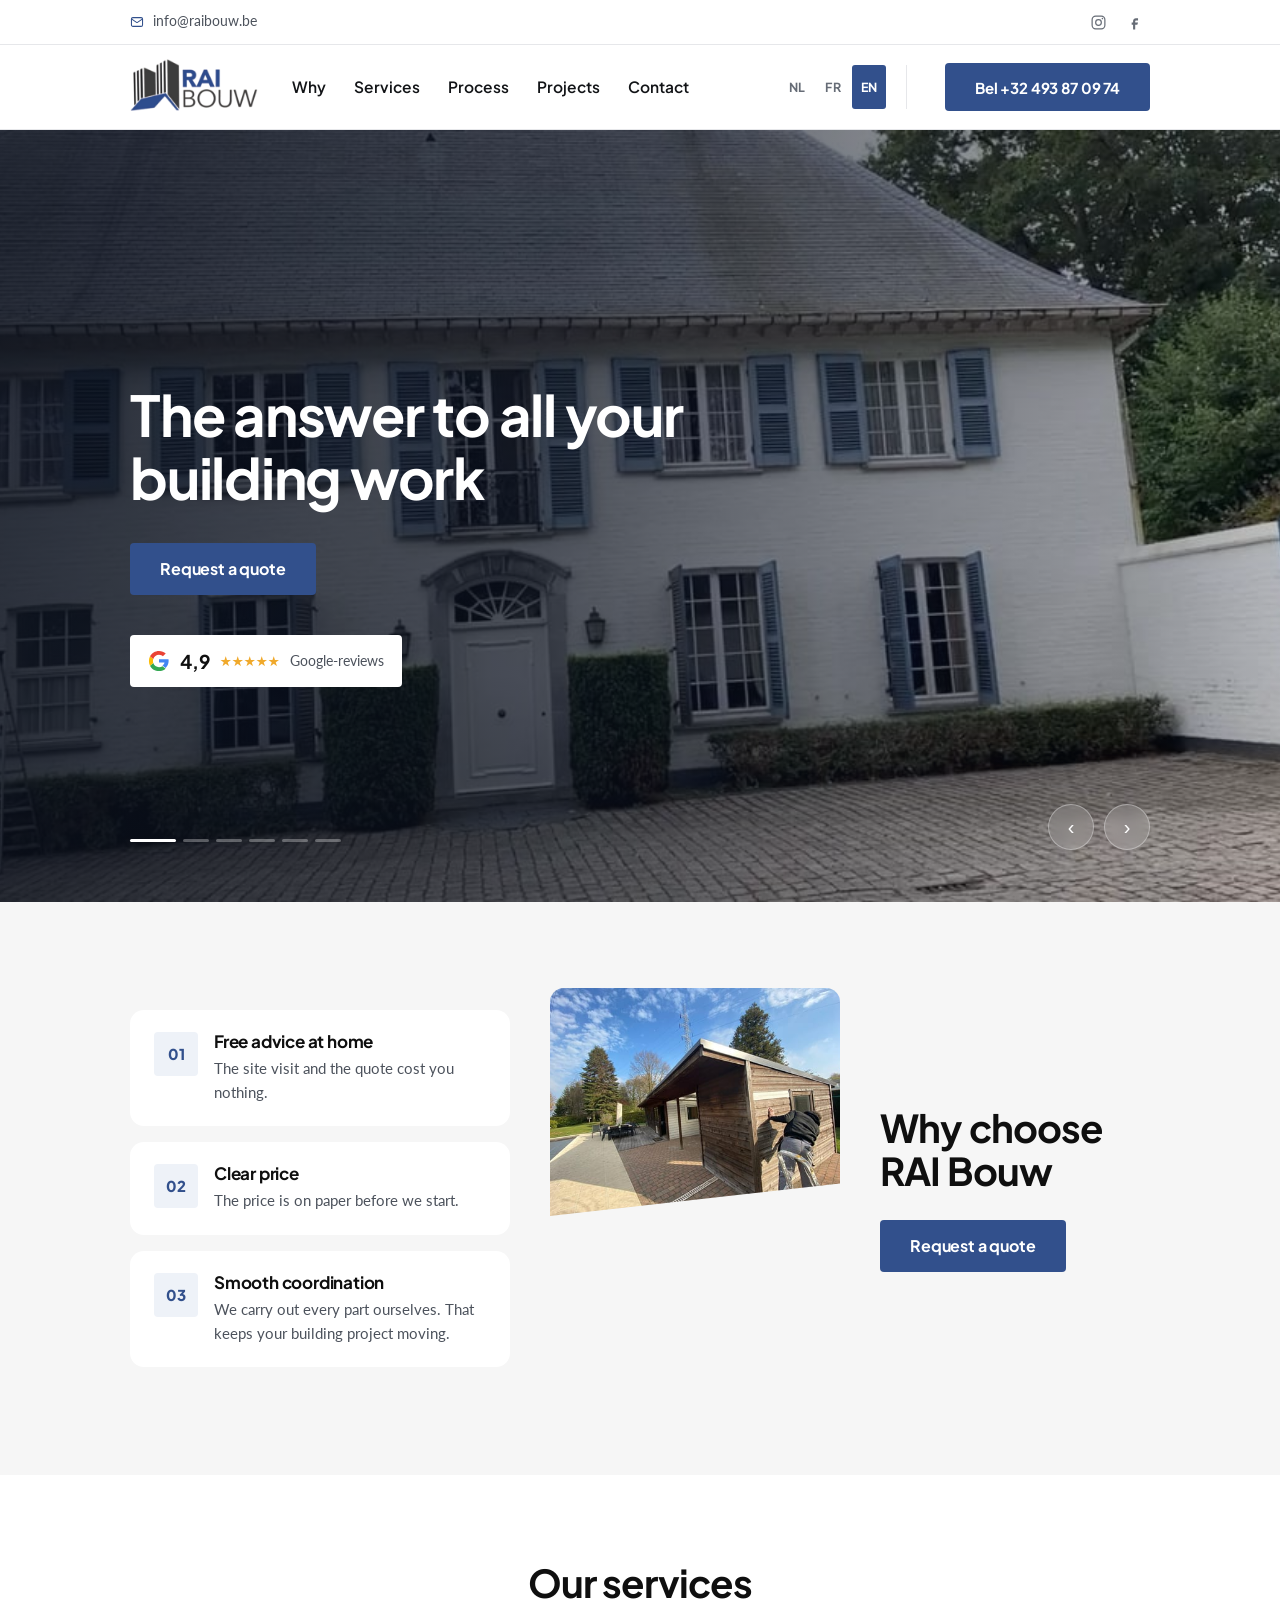
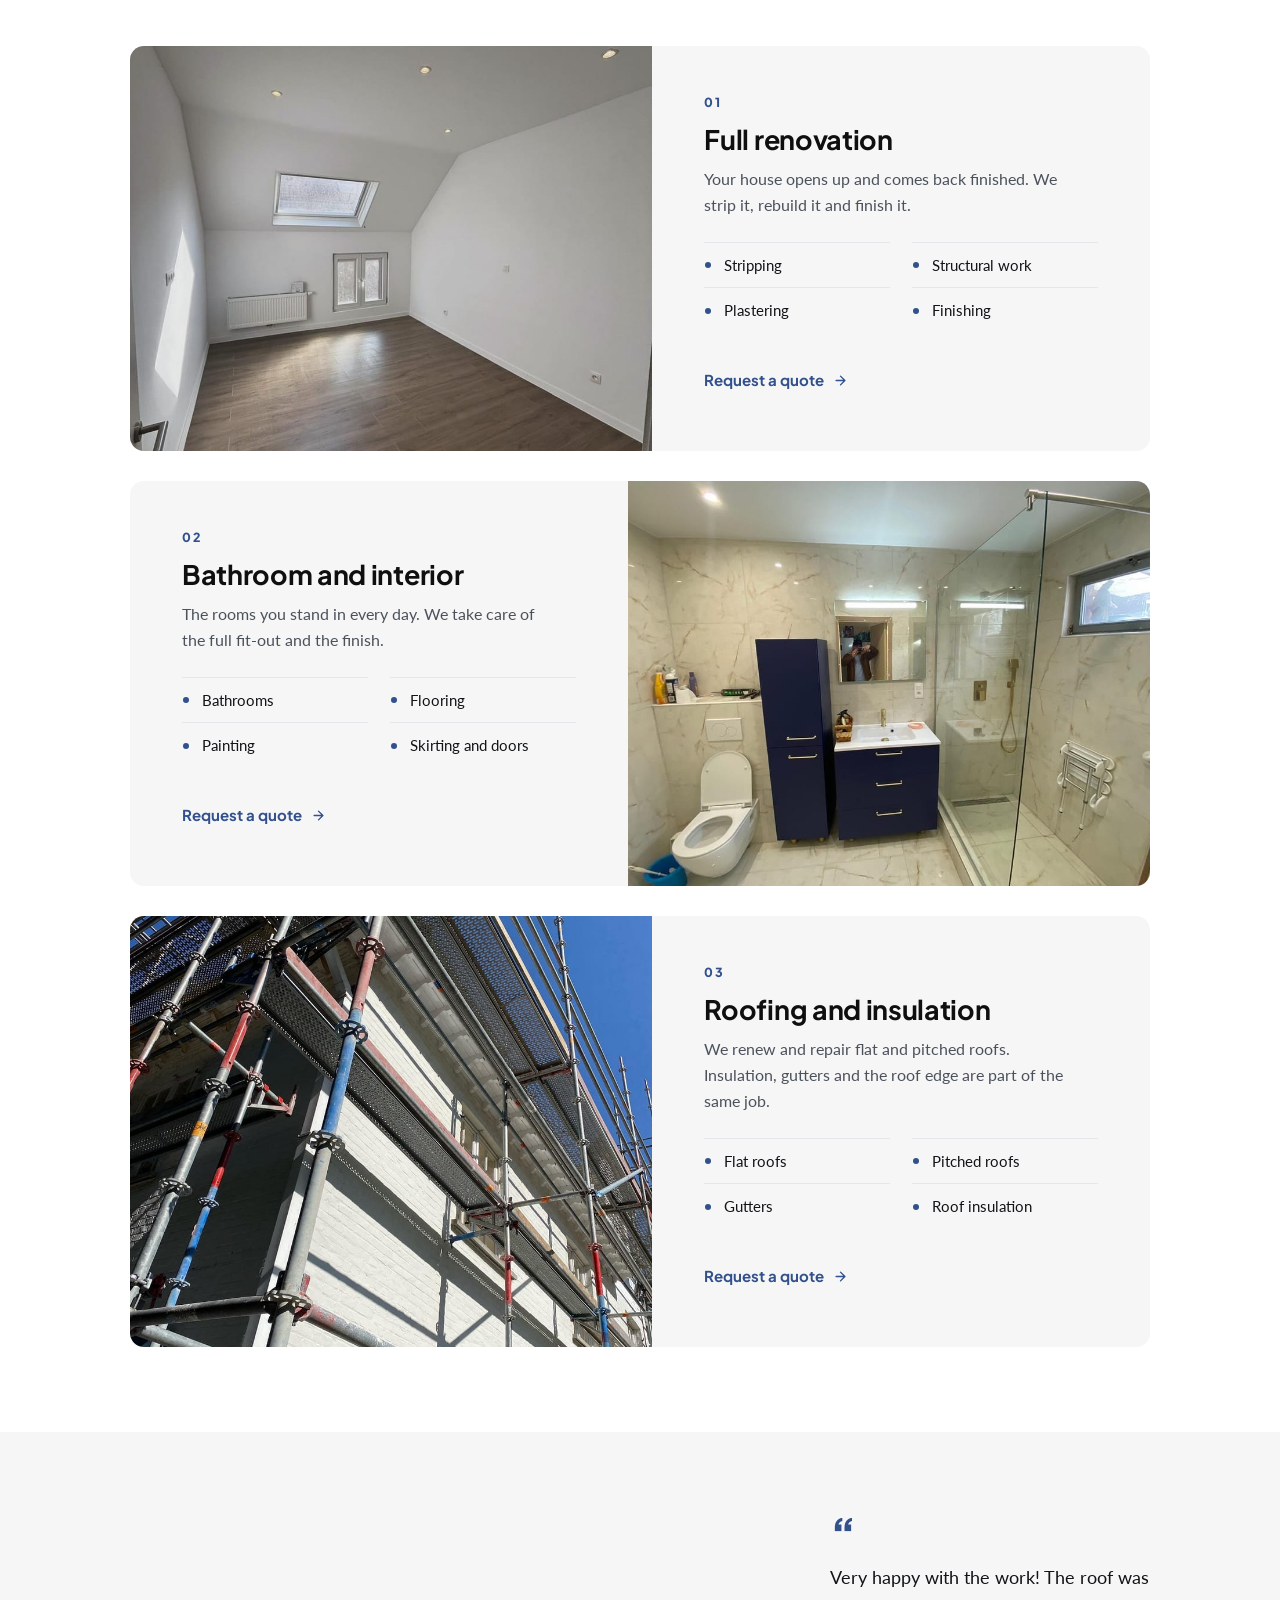
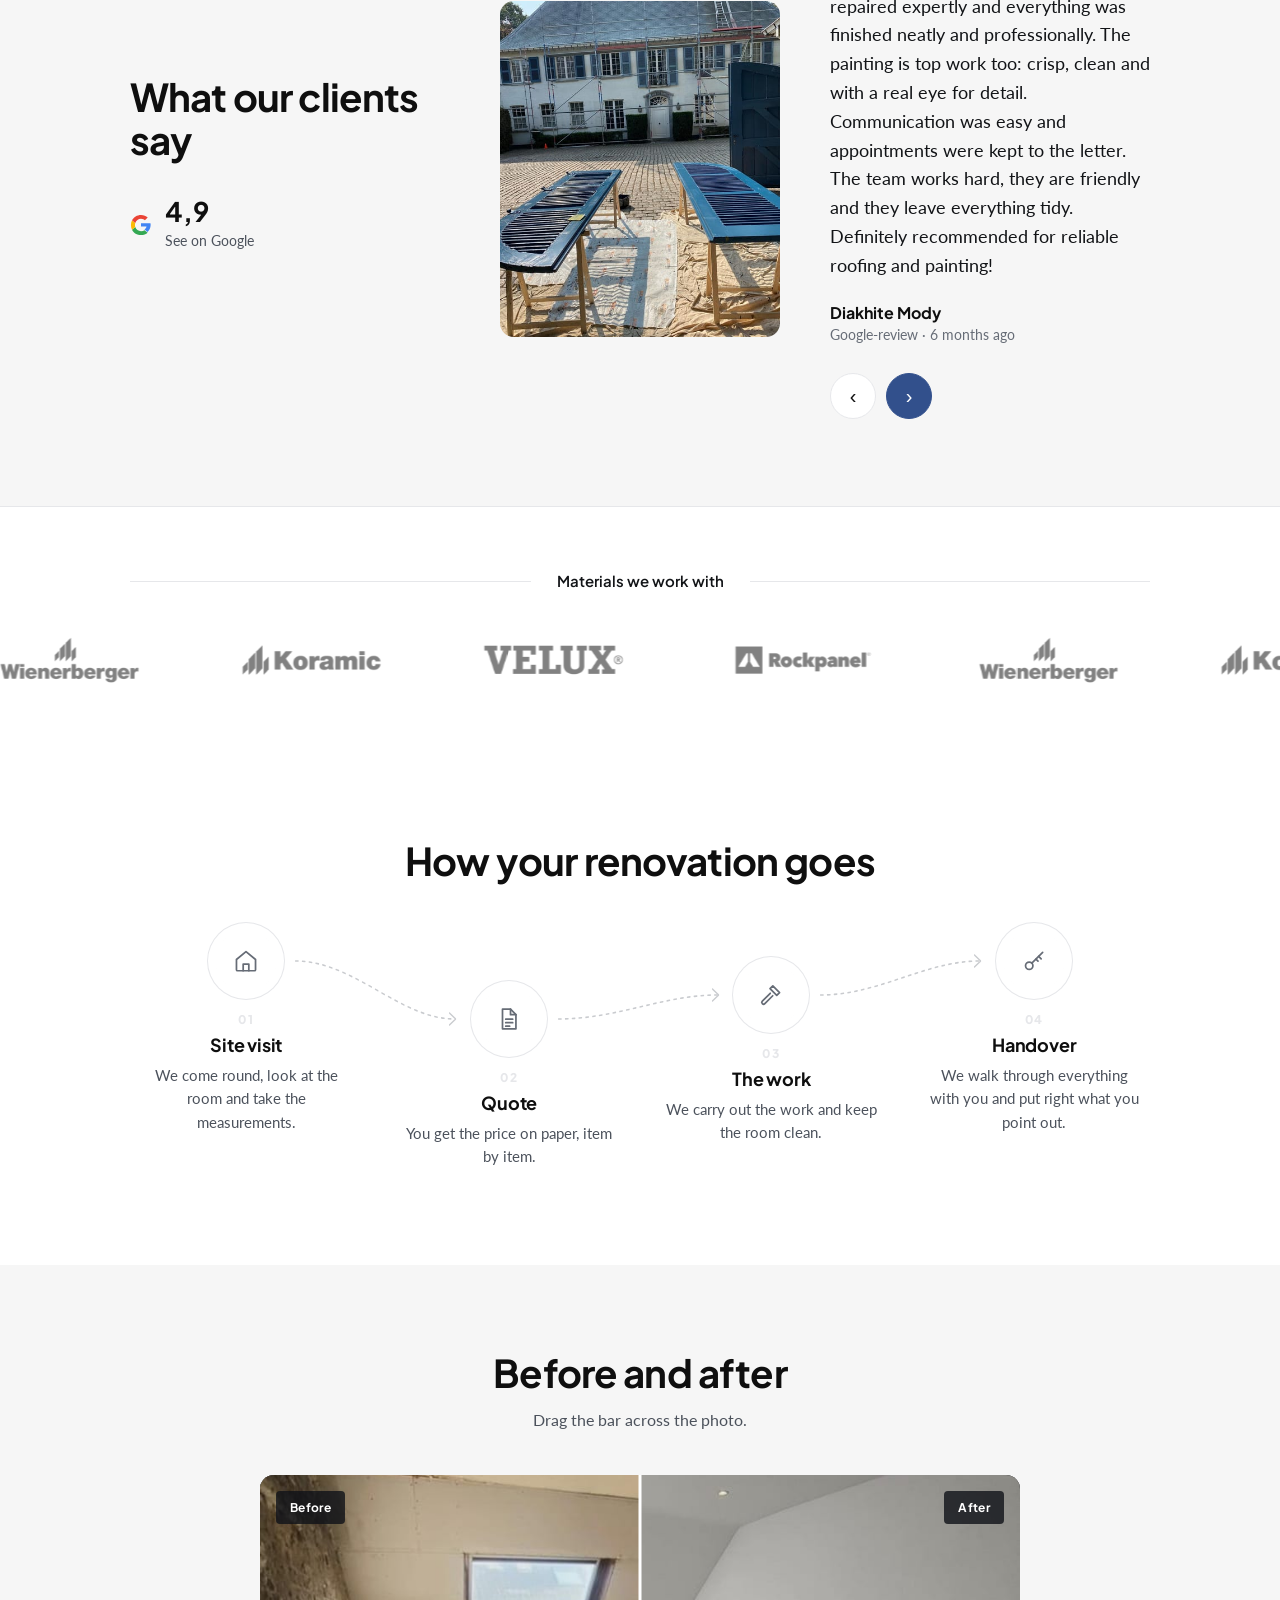
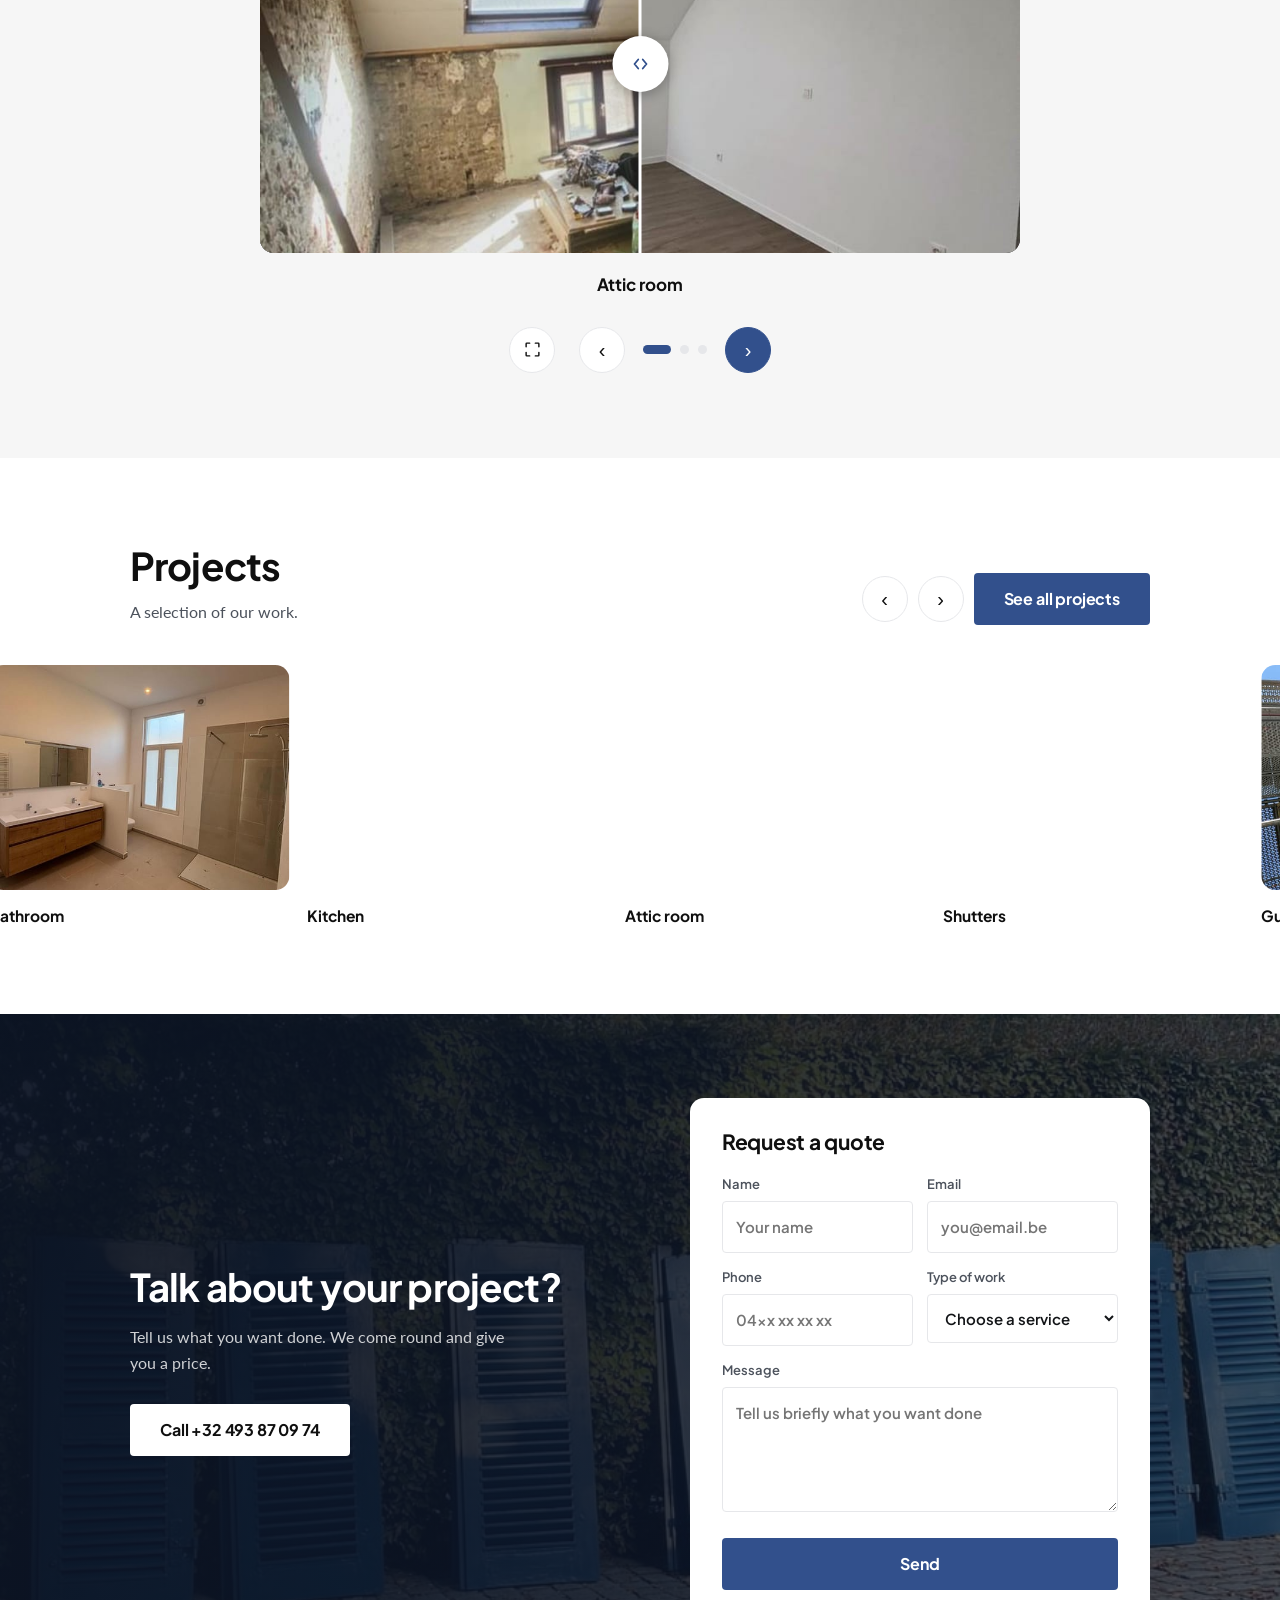
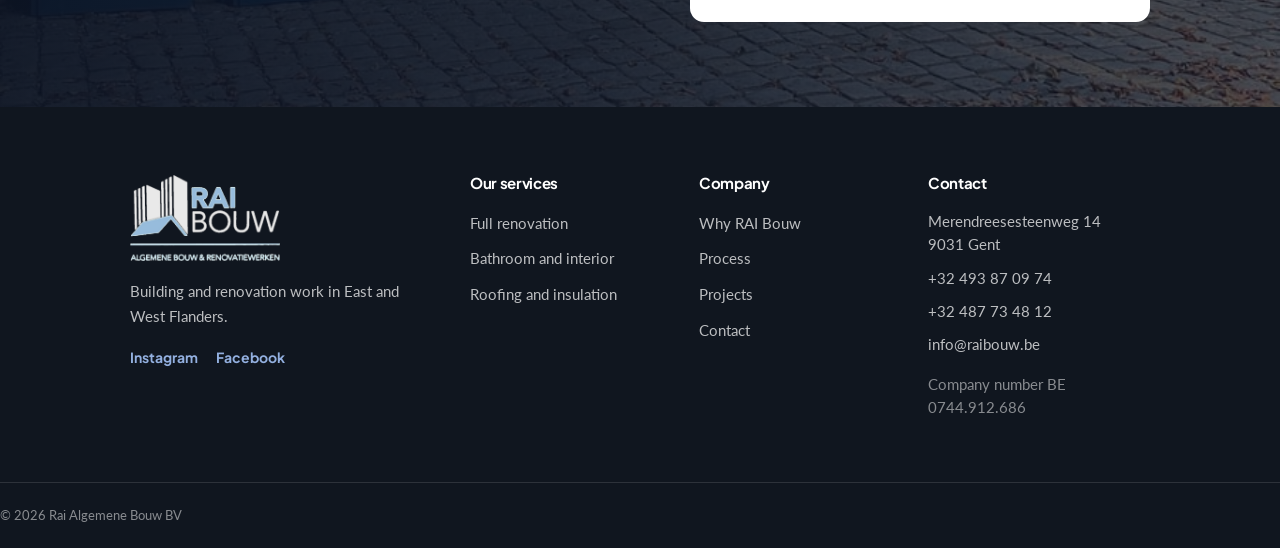
==== commit 1a5c47ec: "Engelse navigatie in een regel: Why en Process Co-Authored-By: Claude Opus 5 (1M context) <noreply@a" ====
--- a/en/index.html
+++ b/en/index.html
@@ -11,7 +11,7 @@
 <link href="https://fonts.googleapis.com/css2?family=Plus+Jakarta+Sans:wght@400;500;600;700;800&family=Lato:wght@400;700&display=swap" rel="stylesheet">
 <link rel="icon" href="../img/merkteken.png" type="image/png">
 <link rel="apple-touch-icon" href="../img/merkteken-180.png">
-<link rel="stylesheet" href="../styles.css?v=a0ed50f1">
+<link rel="stylesheet" href="../styles.css?v=bb8c06cd">
 </head>
 <body>
 
@@ -29,14 +29,14 @@
   <div class="rb-breed rb-kop__in">
     <a class="rb-logo" href="#top" aria-label="RAI Bouw"><img src="../img/logo-kop.png" alt="Logo van RAI Bouw" width="640" height="284"></a>
     <nav class="rb-nav" aria-label="Hoofdmenu">
-      <ul><li><a href="#waarom">Why us</a></li><li><a href="#diensten">Services</a></li><li><a href="#werkwijze">How we work</a></li><li><a href="#realisaties">Projects</a></li><li><a href="#contact">Contact</a></li></ul>
+      <ul><li><a href="#waarom">Why</a></li><li><a href="#diensten">Services</a></li><li><a href="#werkwijze">Process</a></li><li><a href="#realisaties">Projects</a></li><li><a href="#contact">Contact</a></li></ul>
     </nav>
     <p class="rb-talen rb-talen--kop"><a class="rb-taal" href="../index.html" hreflang="nl">NL</a><a class="rb-taal" href="../fr/index.html" hreflang="fr">FR</a><span class="rb-taal is-aan" aria-current="true">EN</span></p>
     <a class="rb-knop rb-knop--vol rb-kop__bel" href="tel:+32493870974">Bel +32 493 87 09 74</a>
     <button class="rb-menuknop" type="button" aria-expanded="false" aria-controls="rb-mobielmenu" aria-label="Menu openen"><span class="rb-menuknop__lijnen" aria-hidden="true"><span></span><span></span><span></span></span></button>
   </div>
   <div class="rb-mobielmenu" id="rb-mobielmenu" hidden>
-    <ul><li><a href="#waarom">Why us</a></li><li><a href="#diensten">Services</a></li><li><a href="#werkwijze">How we work</a></li><li><a href="#realisaties">Projects</a></li><li><a href="#contact">Contact</a></li></ul>
+    <ul><li><a href="#waarom">Why</a></li><li><a href="#diensten">Services</a></li><li><a href="#werkwijze">Process</a></li><li><a href="#realisaties">Projects</a></li><li><a href="#contact">Contact</a></li></ul>
     <p class="rb-talen rb-talen--menu"><a class="rb-taal" href="../index.html" hreflang="nl">NL</a><a class="rb-taal" href="../fr/index.html" hreflang="fr">FR</a><span class="rb-taal is-aan" aria-current="true">EN</span></p>
     <a class="rb-knop rb-knop--vol rb-mobielmenu__knop" href="#contact">Request a quote</a>
   </div>
@@ -362,7 +362,7 @@
     </div>
     <div class="rb-voet__kolom">
       <h4>Company</h4>
-      <ul><li><a href="#waarom">Why RAI Bouw</a></li><li><a href="#werkwijze">How we work</a></li><li><a href="#realisaties">Projects</a></li><li><a href="#contact">Contact</a></li></ul>
+      <ul><li><a href="#waarom">Why RAI Bouw</a></li><li><a href="#werkwijze">Process</a></li><li><a href="#realisaties">Projects</a></li><li><a href="#contact">Contact</a></li></ul>
     </div>
     <div class="rb-voet__kolom">
       <h4>Contact</h4>
@@ -381,6 +381,6 @@
   <svg viewBox="0 0 24 24" width="20" height="20" fill="none" stroke="currentColor" stroke-width="2" stroke-linecap="round" stroke-linejoin="round" aria-hidden="true"><path d="M22 16.9v3a2 2 0 0 1-2.2 2 19.8 19.8 0 0 1-8.6-3.1 19.5 19.5 0 0 1-6-6A19.8 19.8 0 0 1 2.1 4.2 2 2 0 0 1 4.1 2h3a2 2 0 0 1 2 1.7c.1 1 .4 1.9.7 2.8a2 2 0 0 1-.5 2.1L8.1 9.9a16 16 0 0 0 6 6l1.3-1.2a2 2 0 0 1 2.1-.5c.9.3 1.8.6 2.8.7a2 2 0 0 1 1.7 2Z"/></svg>
   <span>Call us</span>
 </a>
-<script src="../site.js?v=a0ed50f1"></script>
+<script src="../site.js?v=bb8c06cd"></script>
 </body>
 </html>
--- a/styles.css
+++ b/styles.css
@@ -100,8 +100,8 @@
 .rb-kop { position: sticky; top: 0; z-index: 60; background: var(--wit); border-bottom: 1px solid var(--lijn); }
 .rb-kop__in { display: flex; align-items: center; gap: 34px; min-height: 84px; }
 .rb-logo img { width: 128px; height: auto; }
-.rb-nav ul { display: flex; gap: 30px; }
-.rb-nav a { font-family: "Plus Jakarta Sans", system-ui, sans-serif; font-size: 15.5px; font-weight: 600; color: var(--inkt); padding: 8px 0; border-bottom: 2px solid transparent; }
+.rb-nav ul { display: flex; gap: 28px; flex-wrap: nowrap; }
+.rb-nav a { font-family: "Plus Jakarta Sans", system-ui, sans-serif; font-size: 15.5px; font-weight: 600; color: var(--inkt); padding: 8px 0; border-bottom: 2px solid transparent; white-space: nowrap; }
 .rb-nav a:hover { color: var(--merk); border-color: var(--merk); }
 .rb-kop__bel { height: 48px; font-size: 15px; }
 
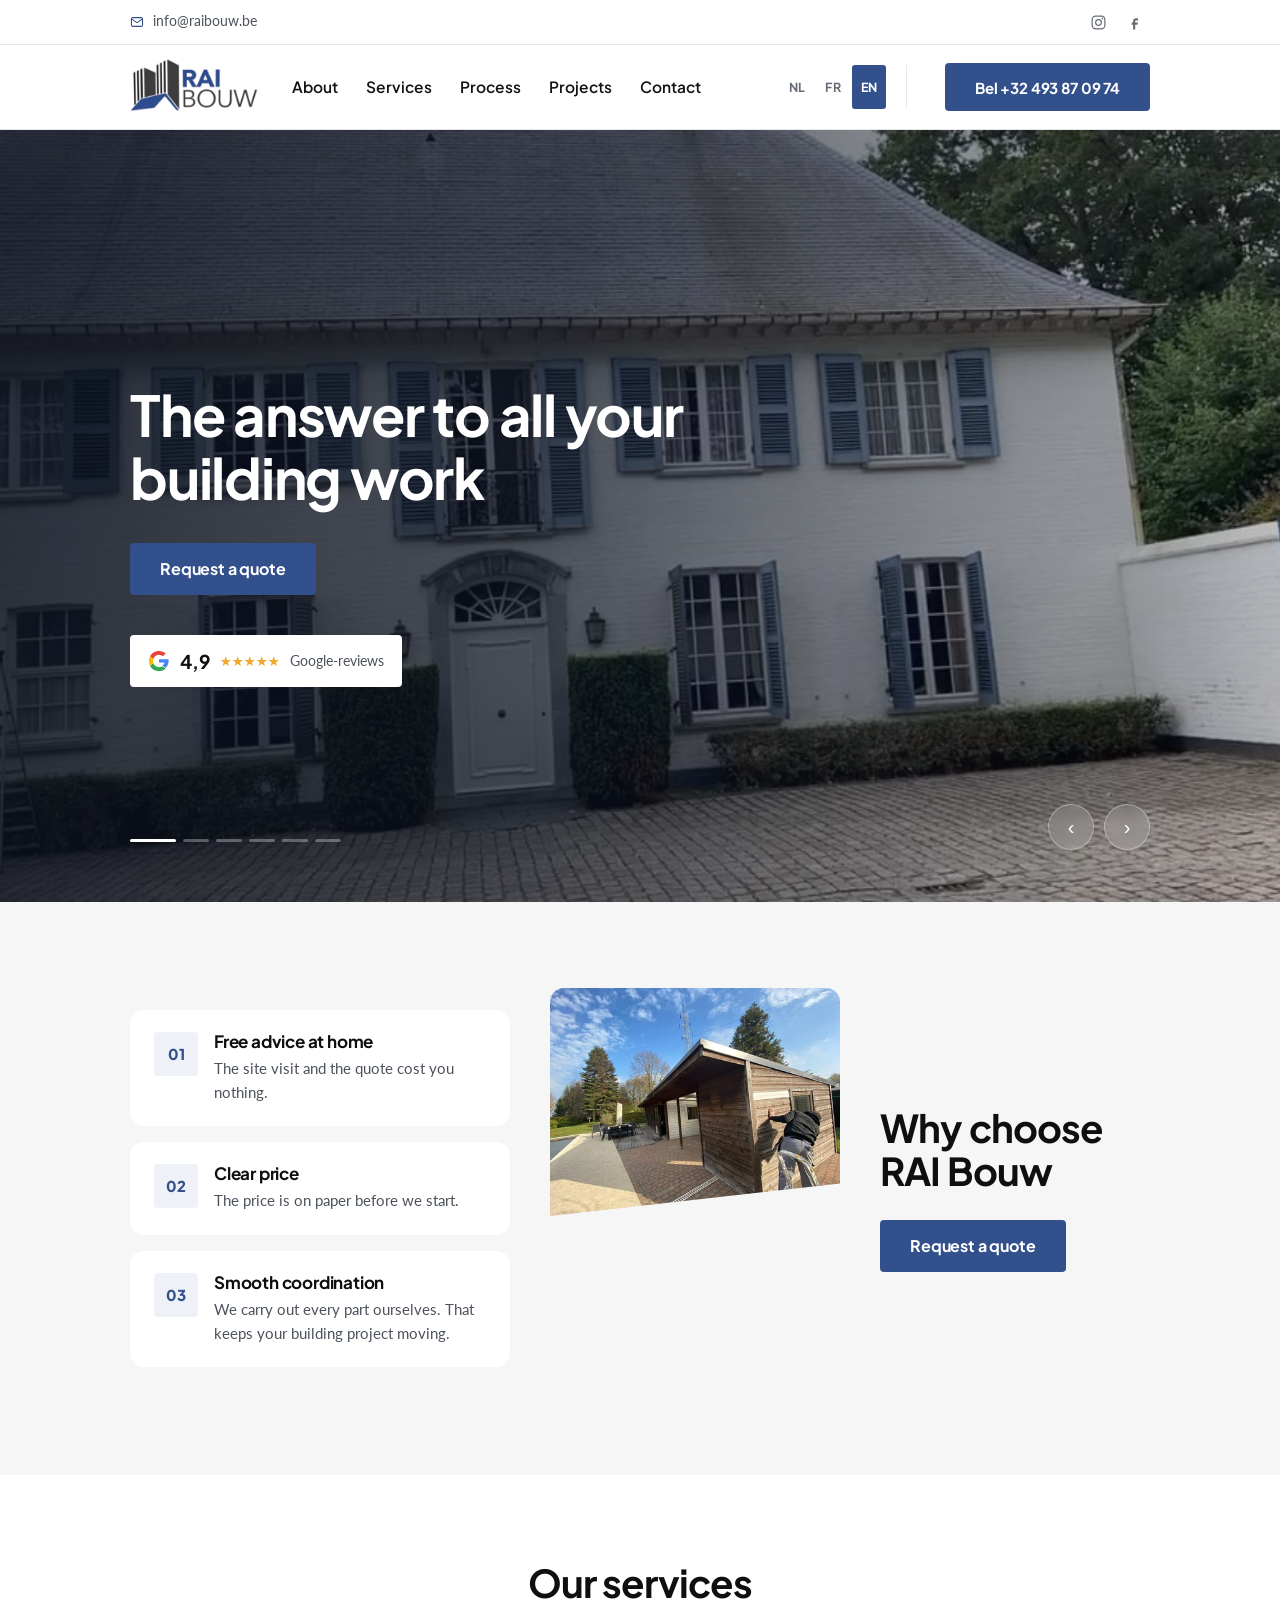
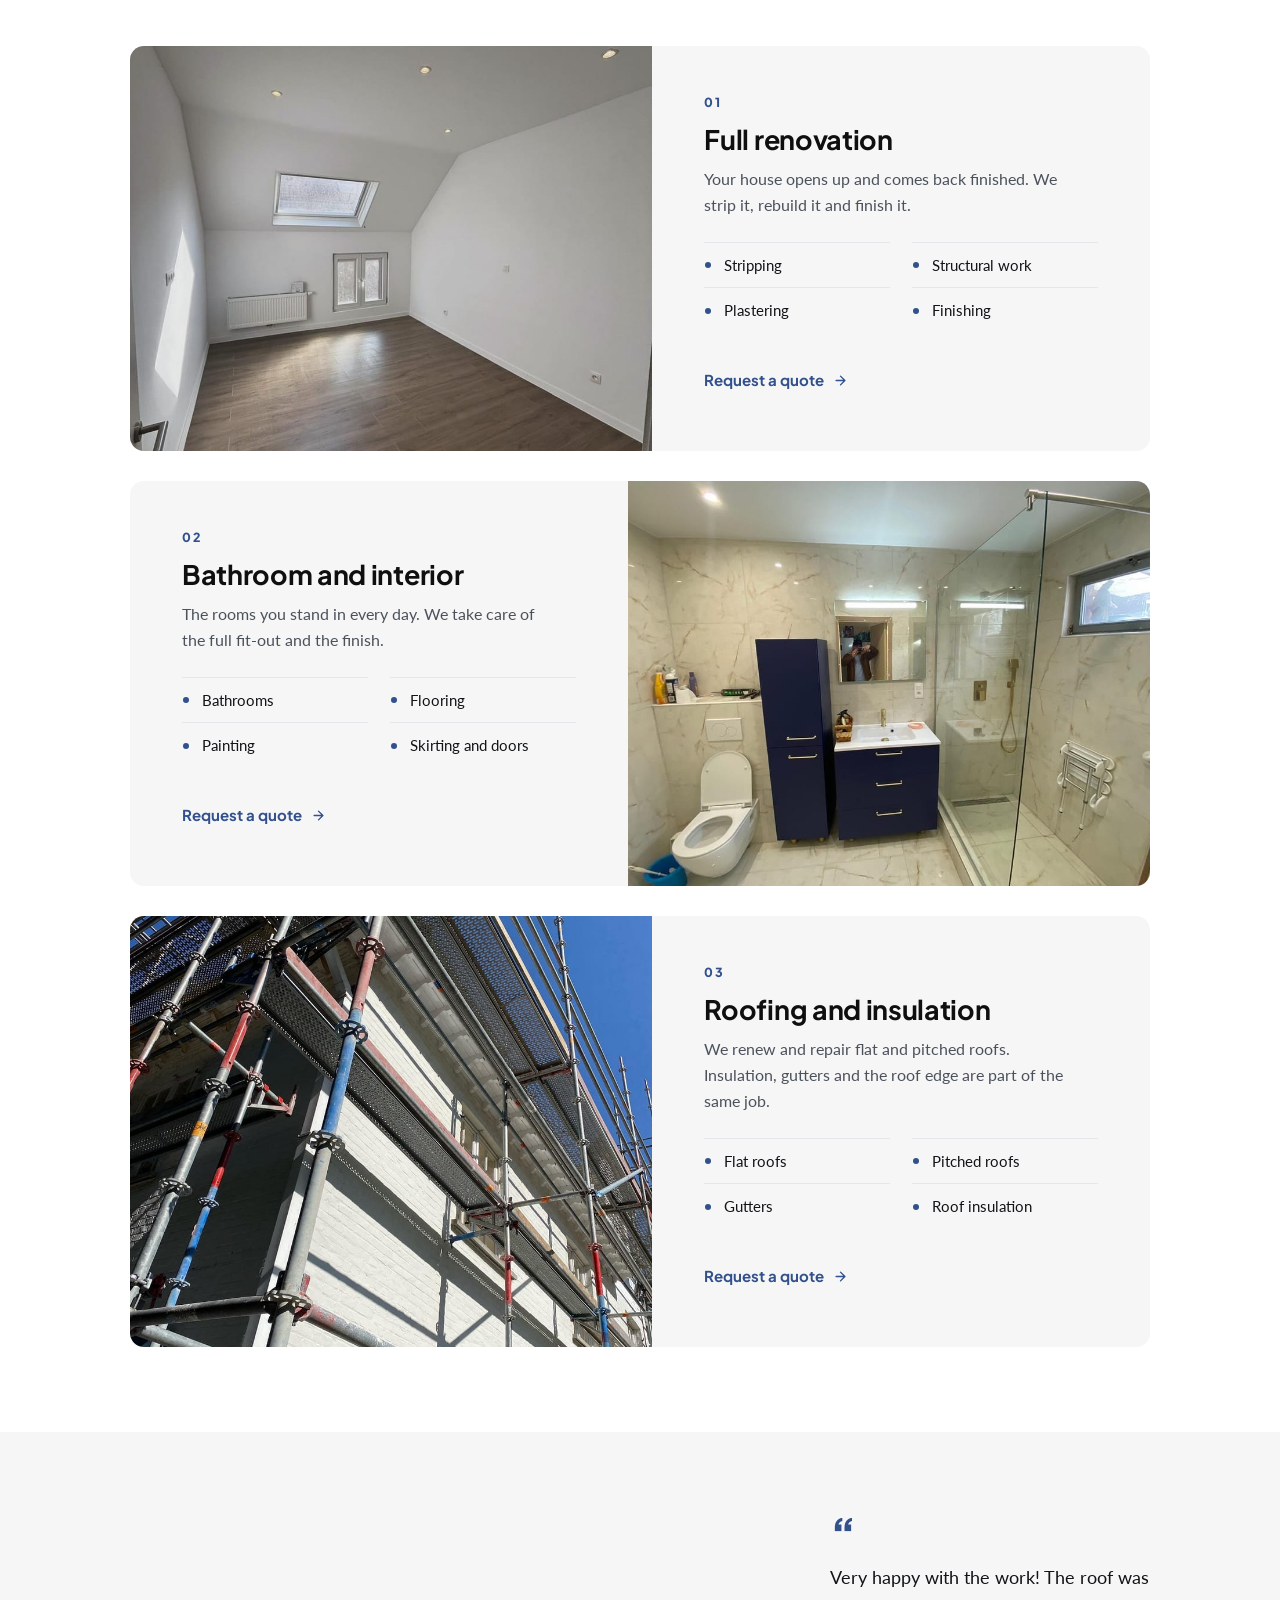
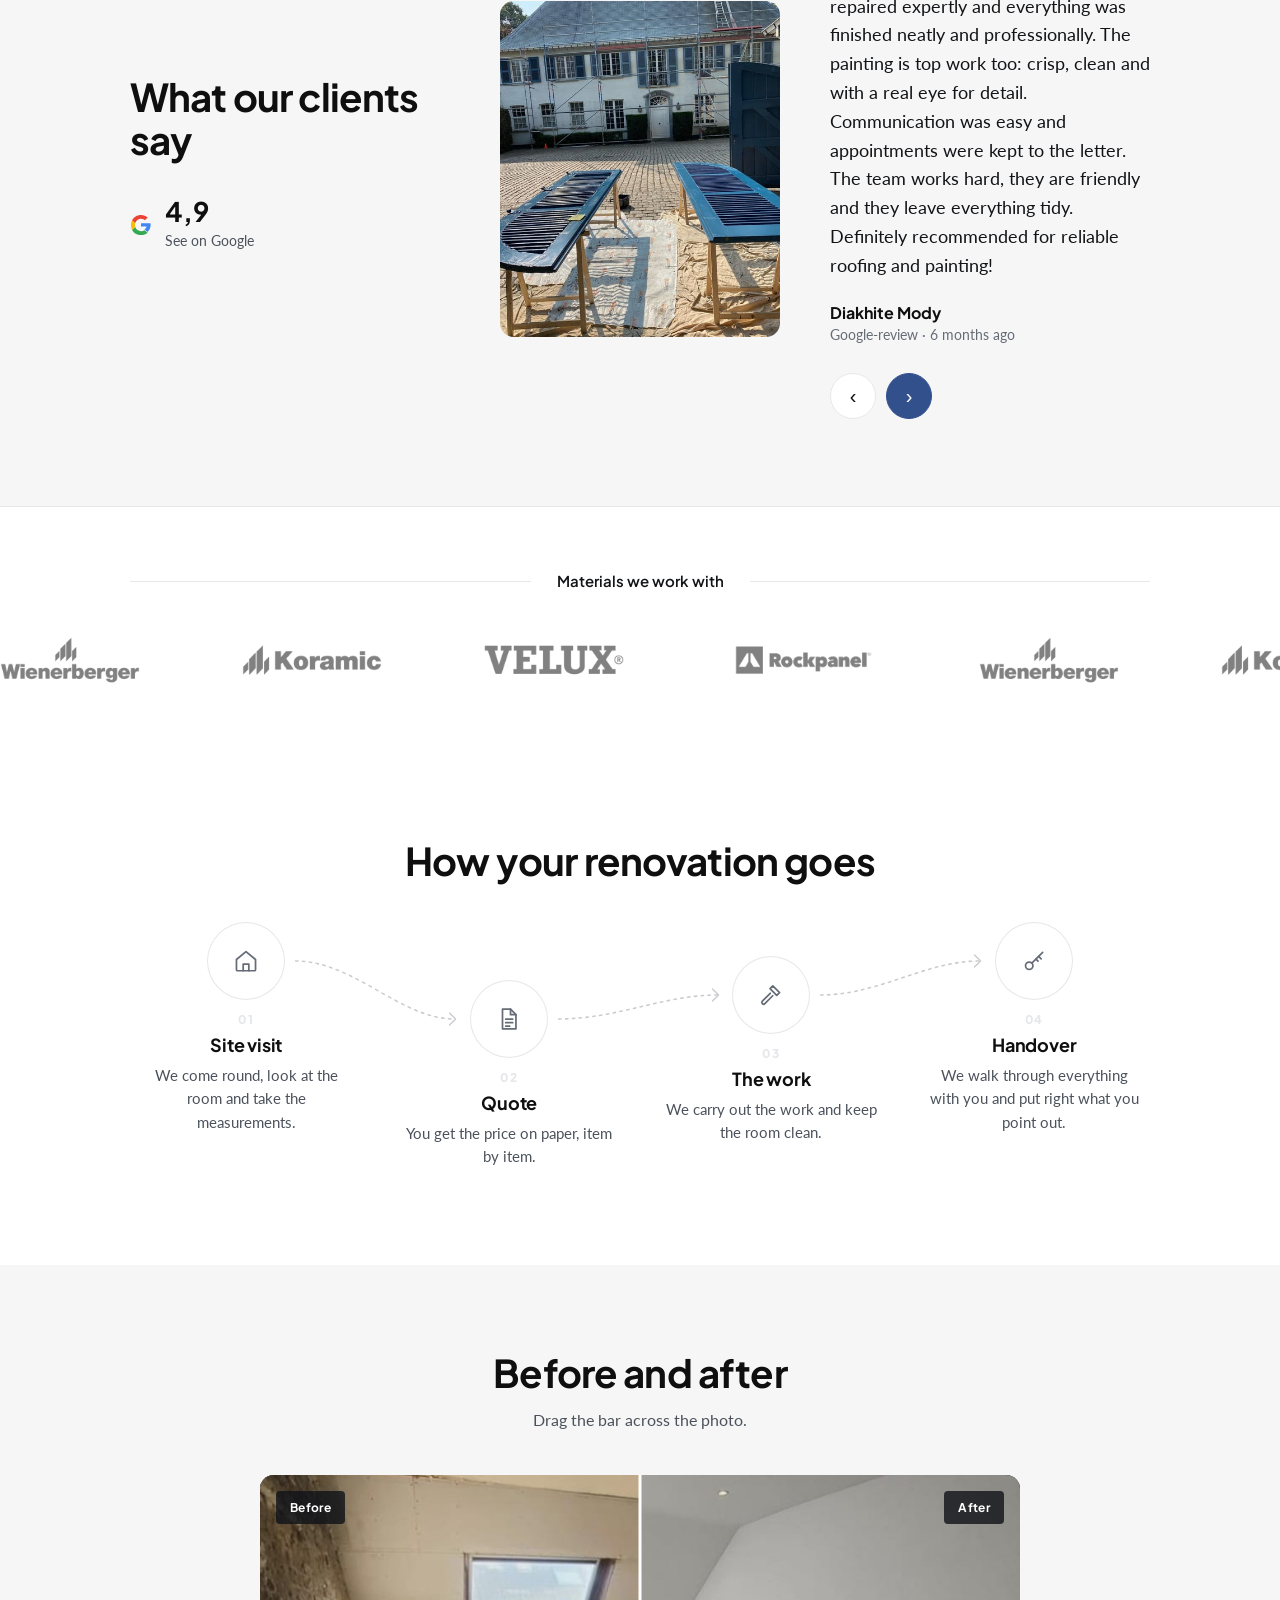
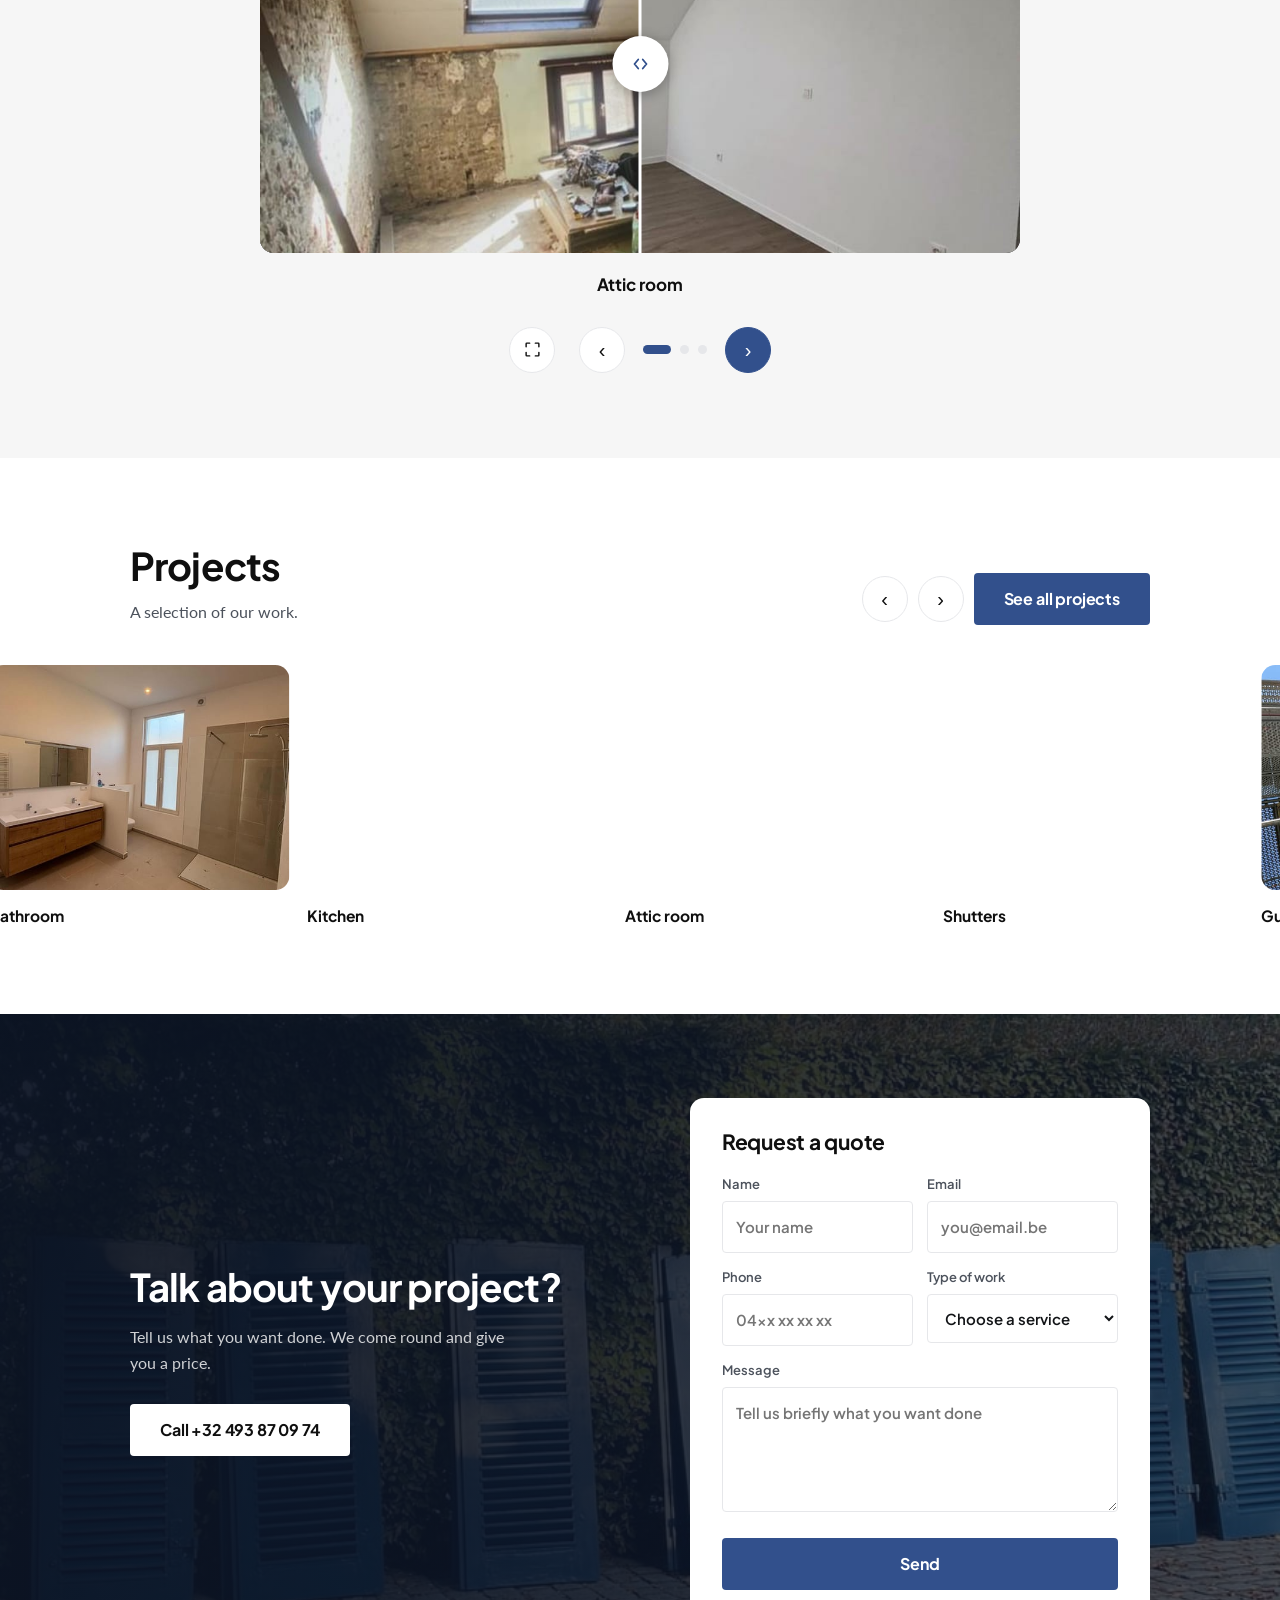
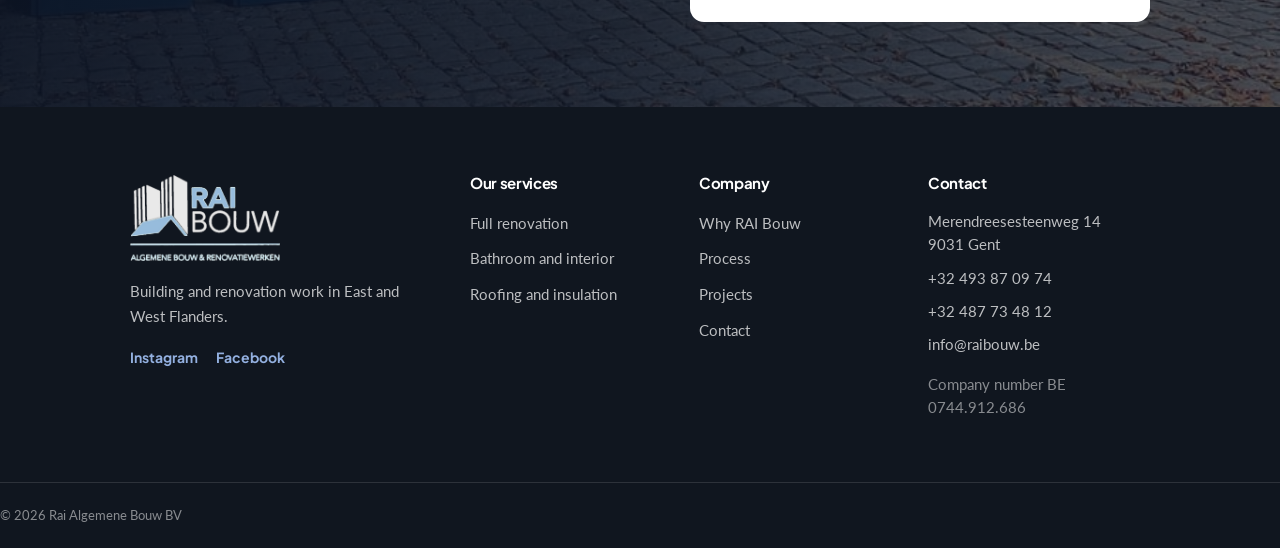
==== commit 88f78c51: "Vergrootknop voor en na werkt op pc en telefoon, nav krijgt Over ons De knop riep de schermvullende " ====
--- a/en/index.html
+++ b/en/index.html
@@ -11,7 +11,7 @@
 <link href="https://fonts.googleapis.com/css2?family=Plus+Jakarta+Sans:wght@400;500;600;700;800&family=Lato:wght@400;700&display=swap" rel="stylesheet">
 <link rel="icon" href="../img/merkteken.png" type="image/png">
 <link rel="apple-touch-icon" href="../img/merkteken-180.png">
-<link rel="stylesheet" href="../styles.css?v=bb8c06cd">
+<link rel="stylesheet" href="../styles.css?v=b31be793">
 </head>
 <body>
 
@@ -29,14 +29,14 @@
   <div class="rb-breed rb-kop__in">
     <a class="rb-logo" href="#top" aria-label="RAI Bouw"><img src="../img/logo-kop.png" alt="Logo van RAI Bouw" width="640" height="284"></a>
     <nav class="rb-nav" aria-label="Hoofdmenu">
-      <ul><li><a href="#waarom">Why</a></li><li><a href="#diensten">Services</a></li><li><a href="#werkwijze">Process</a></li><li><a href="#realisaties">Projects</a></li><li><a href="#contact">Contact</a></li></ul>
+      <ul><li><a href="#waarom">About</a></li><li><a href="#diensten">Services</a></li><li><a href="#werkwijze">Process</a></li><li><a href="#realisaties">Projects</a></li><li><a href="#contact">Contact</a></li></ul>
     </nav>
     <p class="rb-talen rb-talen--kop"><a class="rb-taal" href="../index.html" hreflang="nl">NL</a><a class="rb-taal" href="../fr/index.html" hreflang="fr">FR</a><span class="rb-taal is-aan" aria-current="true">EN</span></p>
     <a class="rb-knop rb-knop--vol rb-kop__bel" href="tel:+32493870974">Bel +32 493 87 09 74</a>
     <button class="rb-menuknop" type="button" aria-expanded="false" aria-controls="rb-mobielmenu" aria-label="Menu openen"><span class="rb-menuknop__lijnen" aria-hidden="true"><span></span><span></span><span></span></span></button>
   </div>
   <div class="rb-mobielmenu" id="rb-mobielmenu" hidden>
-    <ul><li><a href="#waarom">Why</a></li><li><a href="#diensten">Services</a></li><li><a href="#werkwijze">Process</a></li><li><a href="#realisaties">Projects</a></li><li><a href="#contact">Contact</a></li></ul>
+    <ul><li><a href="#waarom">About</a></li><li><a href="#diensten">Services</a></li><li><a href="#werkwijze">Process</a></li><li><a href="#realisaties">Projects</a></li><li><a href="#contact">Contact</a></li></ul>
     <p class="rb-talen rb-talen--menu"><a class="rb-taal" href="../index.html" hreflang="nl">NL</a><a class="rb-taal" href="../fr/index.html" hreflang="fr">FR</a><span class="rb-taal is-aan" aria-current="true">EN</span></p>
     <a class="rb-knop rb-knop--vol rb-mobielmenu__knop" href="#contact">Request a quote</a>
   </div>
@@ -221,28 +221,31 @@
     </div>
     <div class="rb-schuif rb-op" data-aantal="3">
       <figure class="rb-schuif__paar is-aan" data-i="0">
-        <div class="rb-schuif__vak" style="--verhouding:125.07%">
+        <div class="rb-schuif__vak" style="--verhouding:125.07%;--breed:1440;--hoog:1801">
           <div class="rb-schuif__na"><img class="" src="../img/zolder-na-900.jpg" srcset="../img/zolder-na-500.jpg 500w, ../img/zolder-na-900.jpg 900w" sizes="(max-width:1000px) 92vw, 960px" alt="Finished attic room with white walls and a wooden floor" loading="eager" decoding="async"><span class="rb-schuif__merk rb-schuif__merk--na">After</span></div>
           <div class="rb-schuif__voor"><img class="" src="../img/zolder-voor-900.jpg" srcset="../img/zolder-voor-500.jpg 500w, ../img/zolder-voor-900.jpg 900w" sizes="(max-width:1000px) 92vw, 960px" alt="Attic room stripped back to the brick wall" loading="eager" decoding="async"><span class="rb-schuif__merk rb-schuif__merk--voor">Before</span></div>
           <input class="rb-schuif__bereik" type="range" min="0" max="100" value="50" step="0.1" aria-label="Drag the bar across the photo.">
           <span class="rb-schuif__lijn" style="left:50%"><span class="rb-schuif__greep" aria-hidden="true"><svg viewBox="0 0 24 24" width="18" height="18" fill="none" stroke="currentColor" stroke-width="2.4" stroke-linecap="round" stroke-linejoin="round"><path d="M9 6l-5 6 5 6M15 6l5 6-5 6"/></svg></span></span>
         </div>
+        <button class="rb-schuif__sluit" type="button" data-sluit aria-label="Close"><svg viewBox="0 0 24 24" width="20" height="20" fill="none" stroke="currentColor" stroke-width="2.2" stroke-linecap="round" aria-hidden="true"><path d="M6 6l12 12M18 6L6 18"/></svg></button>
         <figcaption>Attic room</figcaption>
       </figure><figure class="rb-schuif__paar" data-i="1" hidden>
-        <div class="rb-schuif__vak" style="--verhouding:75.35%">
+        <div class="rb-schuif__vak" style="--verhouding:75.35%;--breed:1440;--hoog:1085">
           <div class="rb-schuif__na"><img class="" src="../img/keuken-na-900.jpg" srcset="../img/keuken-na-500.jpg 500w, ../img/keuken-na-900.jpg 900w" sizes="(max-width:1000px) 92vw, 960px" alt="Finished kitchen with a white island and grey tiled floor" loading="eager" decoding="async"><span class="rb-schuif__merk rb-schuif__merk--na">After</span></div>
           <div class="rb-schuif__voor"><img class="" src="../img/keuken-voor-900.jpg" srcset="../img/keuken-voor-500.jpg 500w, ../img/keuken-voor-900.jpg 900w" sizes="(max-width:1000px) 92vw, 960px" alt="Kitchen sheeted off during the work" loading="eager" decoding="async"><span class="rb-schuif__merk rb-schuif__merk--voor">Before</span></div>
           <input class="rb-schuif__bereik" type="range" min="0" max="100" value="50" step="0.1" aria-label="Drag the bar across the photo.">
           <span class="rb-schuif__lijn" style="left:50%"><span class="rb-schuif__greep" aria-hidden="true"><svg viewBox="0 0 24 24" width="18" height="18" fill="none" stroke="currentColor" stroke-width="2.4" stroke-linecap="round" stroke-linejoin="round"><path d="M9 6l-5 6 5 6M15 6l5 6-5 6"/></svg></span></span>
         </div>
+        <button class="rb-schuif__sluit" type="button" data-sluit aria-label="Close"><svg viewBox="0 0 24 24" width="20" height="20" fill="none" stroke="currentColor" stroke-width="2.2" stroke-linecap="round" aria-hidden="true"><path d="M6 6l12 12M18 6L6 18"/></svg></button>
         <figcaption>Kitchen</figcaption>
       </figure><figure class="rb-schuif__paar" data-i="2" hidden>
-        <div class="rb-schuif__vak" style="--verhouding:75.35%">
+        <div class="rb-schuif__vak" style="--verhouding:75.35%;--breed:1440;--hoog:1085">
           <div class="rb-schuif__na"><img class="" src="../img/kamer-na-900.jpg" srcset="../img/kamer-na-500.jpg 500w, ../img/kamer-na-900.jpg 900w" sizes="(max-width:1000px) 92vw, 960px" alt="The same bedroom painted in olive green and blue-green" loading="eager" decoding="async"><span class="rb-schuif__merk rb-schuif__merk--na">After</span></div>
           <div class="rb-schuif__voor"><img class="" src="../img/kamer-voor-900.jpg" srcset="../img/kamer-voor-500.jpg 500w, ../img/kamer-voor-900.jpg 900w" sizes="(max-width:1000px) 92vw, 960px" alt="Bedroom with bare plaster and a masked window" loading="eager" decoding="async"><span class="rb-schuif__merk rb-schuif__merk--voor">Before</span></div>
           <input class="rb-schuif__bereik" type="range" min="0" max="100" value="50" step="0.1" aria-label="Drag the bar across the photo.">
           <span class="rb-schuif__lijn" style="left:50%"><span class="rb-schuif__greep" aria-hidden="true"><svg viewBox="0 0 24 24" width="18" height="18" fill="none" stroke="currentColor" stroke-width="2.4" stroke-linecap="round" stroke-linejoin="round"><path d="M9 6l-5 6 5 6M15 6l5 6-5 6"/></svg></span></span>
         </div>
+        <button class="rb-schuif__sluit" type="button" data-sluit aria-label="Close"><svg viewBox="0 0 24 24" width="20" height="20" fill="none" stroke="currentColor" stroke-width="2.2" stroke-linecap="round" aria-hidden="true"><path d="M6 6l12 12M18 6L6 18"/></svg></button>
         <figcaption>Painting</figcaption>
       </figure>
       <div class="rb-schuif__bediening">
@@ -381,6 +384,6 @@
   <svg viewBox="0 0 24 24" width="20" height="20" fill="none" stroke="currentColor" stroke-width="2" stroke-linecap="round" stroke-linejoin="round" aria-hidden="true"><path d="M22 16.9v3a2 2 0 0 1-2.2 2 19.8 19.8 0 0 1-8.6-3.1 19.5 19.5 0 0 1-6-6A19.8 19.8 0 0 1 2.1 4.2 2 2 0 0 1 4.1 2h3a2 2 0 0 1 2 1.7c.1 1 .4 1.9.7 2.8a2 2 0 0 1-.5 2.1L8.1 9.9a16 16 0 0 0 6 6l1.3-1.2a2 2 0 0 1 2.1-.5c.9.3 1.8.6 2.8.7a2 2 0 0 1 1.7 2Z"/></svg>
   <span>Call us</span>
 </a>
-<script src="../site.js?v=bb8c06cd"></script>
+<script src="../site.js?v=b31be793"></script>
 </body>
 </html>
--- a/styles.css
+++ b/styles.css
@@ -501,8 +501,36 @@
 }
 
 /* ---------- voor en na schermvullend ---------- */
+/* Een eigen overlay in plaats van de schermvullende modus van de browser:
+   Safari op iPhone geeft die alleen aan video. */
 .rb-schuif__groot { margin-right: 6px; }
-.rb-schuif__paar:fullscreen { background: #0a101c; display: flex; flex-direction: column; justify-content: center; padding: 3vh 3vw; }
-.rb-schuif__paar:fullscreen .rb-schuif__vak { height: 88vh; border-radius: 0; }
-.rb-schuif__paar:fullscreen figcaption { color: var(--wit); margin-top: 14px; }
-.rb-schuif__paar:fullscreen .rb-schuif__merk { font-size: 14px; padding: 9px 17px; }
+.rb-schuif__sluit { display: none; }
+
+.rb-schuif__paar.is-groot {
+  position: fixed; inset: 0; z-index: 200; margin: 0;
+  background: #0a101c; padding: 5vh 4vw;
+  display: flex; flex-direction: column; justify-content: center; align-items: center;
+  animation: rb-groeien .2s ease;
+}
+@keyframes rb-groeien { from { opacity: 0; } to { opacity: 1; } }
+.rb-schuif__paar.is-groot .rb-schuif__vak {
+  width: auto; max-width: 100%;
+  height: min(78vh, calc(92vw * var(--hoog) / var(--breed)));
+  aspect-ratio: var(--breed) / var(--hoog);
+}
+.rb-schuif__paar.is-groot figcaption { color: var(--wit); margin-top: 18px; font-size: 18px; }
+.rb-schuif__paar.is-groot .rb-schuif__merk { font-size: 13.5px; padding: 8px 16px; }
+.rb-schuif__paar.is-groot .rb-schuif__sluit {
+  display: grid; place-items: center; position: absolute; top: 18px; right: 18px;
+  width: 46px; height: 46px; border-radius: 999px; border: 0; cursor: pointer;
+  background: rgba(255, 255, 255, .16); color: var(--wit); transition: background .18s ease, color .18s ease;
+}
+.rb-schuif__paar.is-groot .rb-schuif__sluit:hover { background: var(--wit); color: var(--kop); }
+body.rb-vast { overflow: hidden; }
+
+@media (max-width: 1000px) {
+  .rb-schuif__paar.is-groot { padding: 4vh 3vw; }
+  .rb-schuif__paar.is-groot .rb-schuif__vak { height: min(70vh, calc(94vw * var(--hoog) / var(--breed))); }
+  .rb-schuif__paar.is-groot figcaption { font-size: 16px; margin-top: 14px; }
+  .rb-schuif__paar.is-groot .rb-schuif__sluit { top: 12px; right: 12px; width: 44px; height: 44px; }
+}
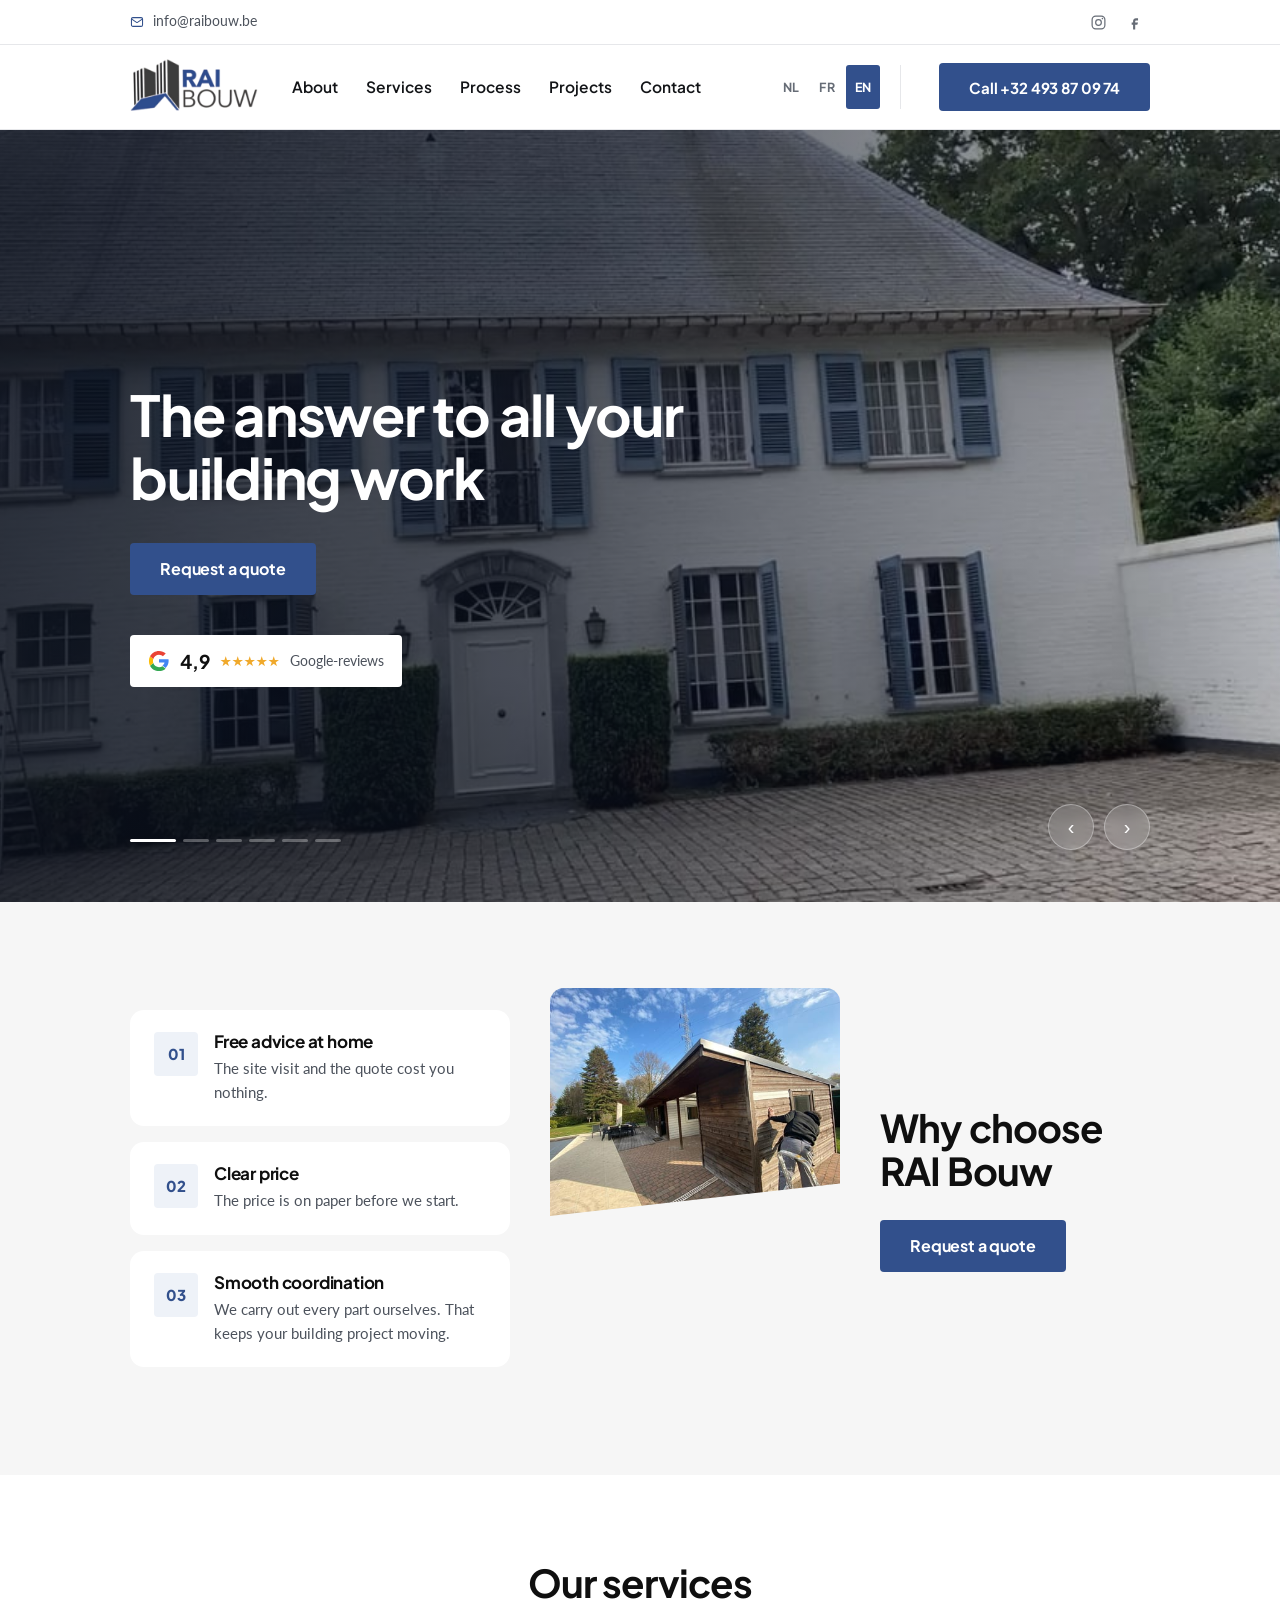
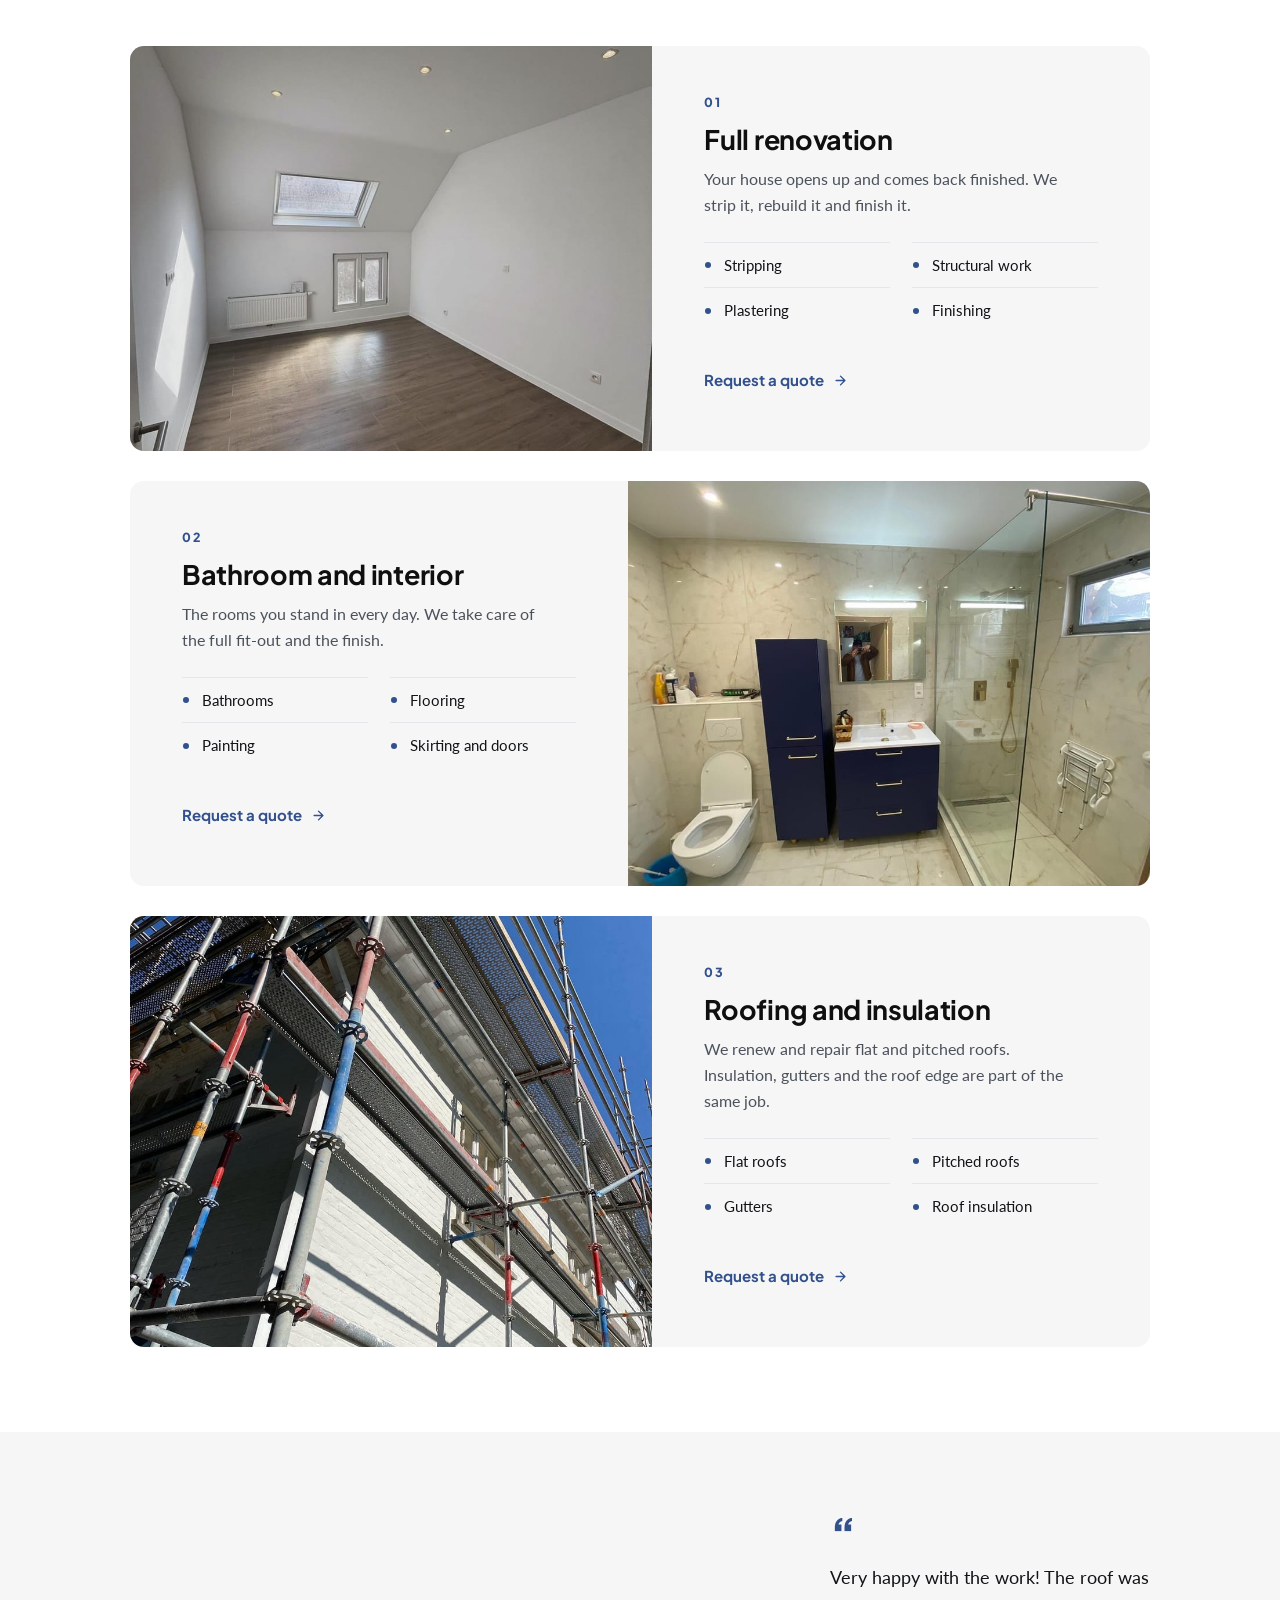
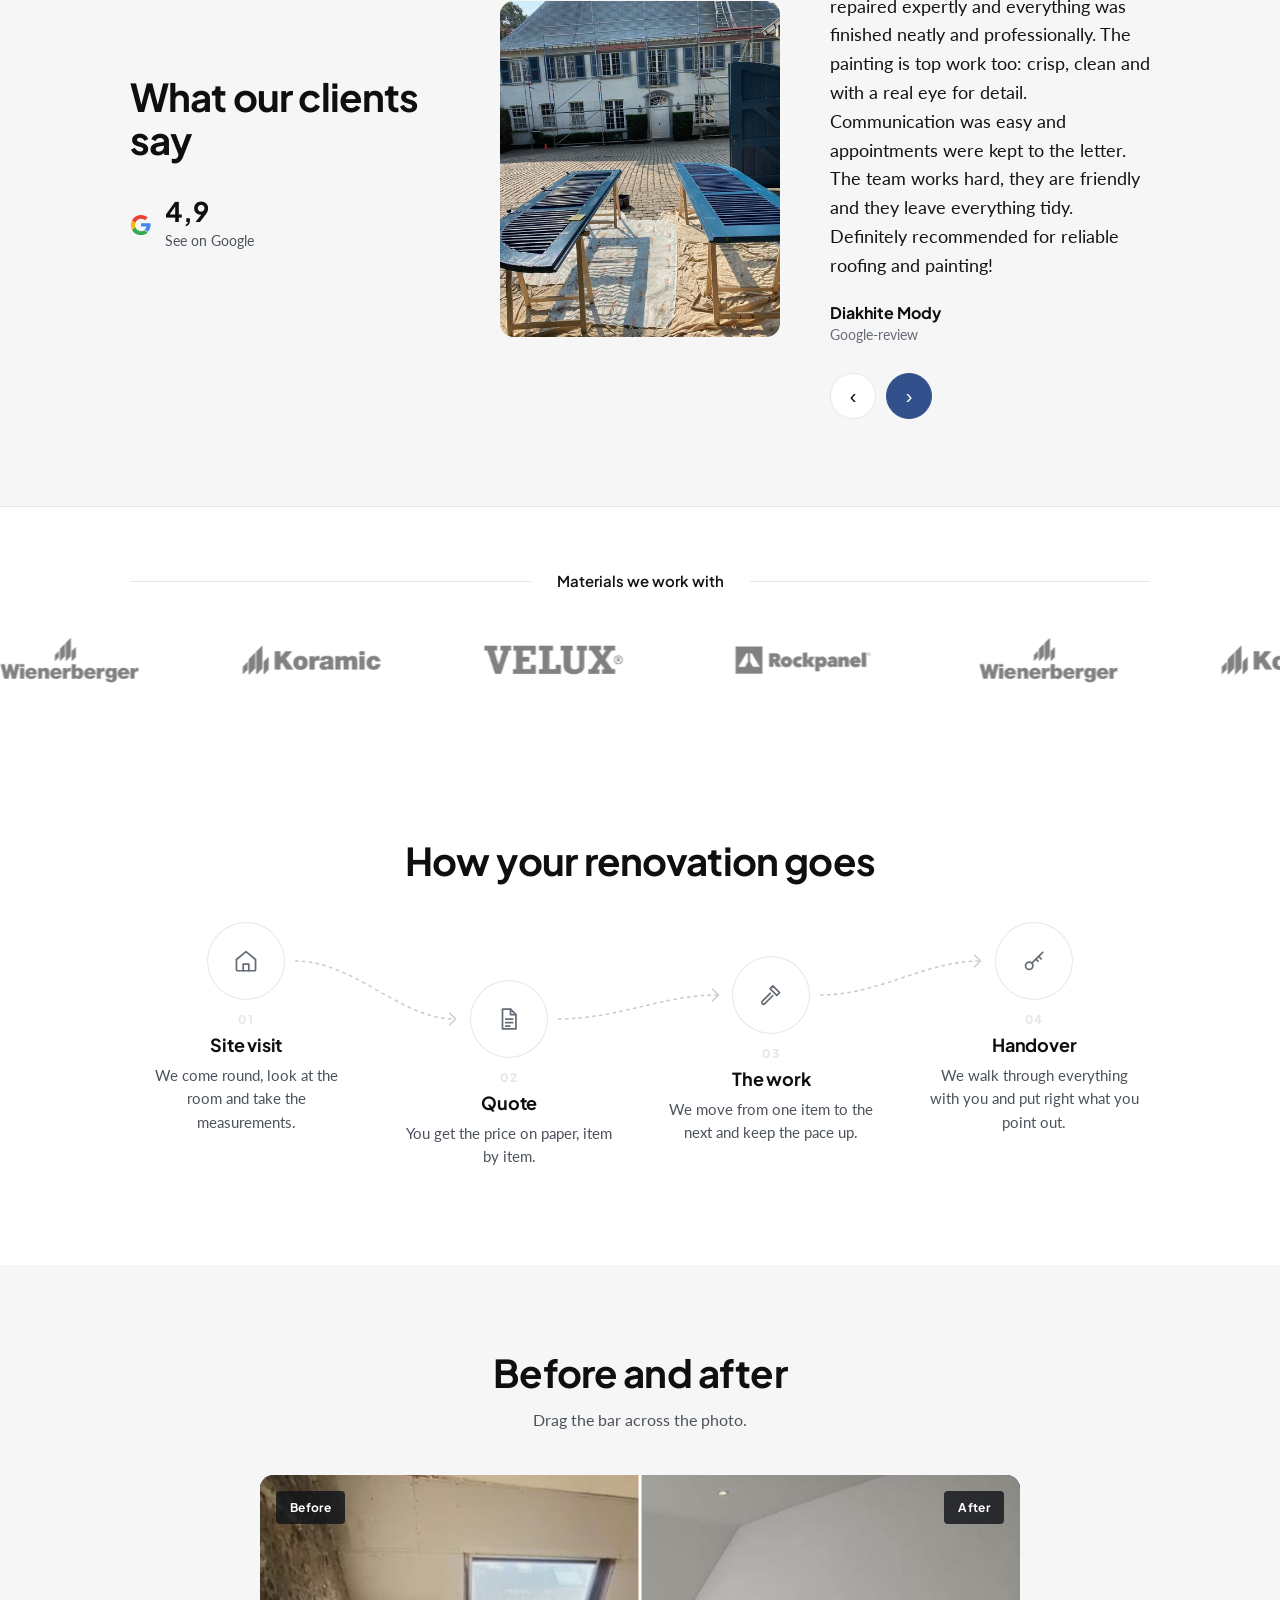
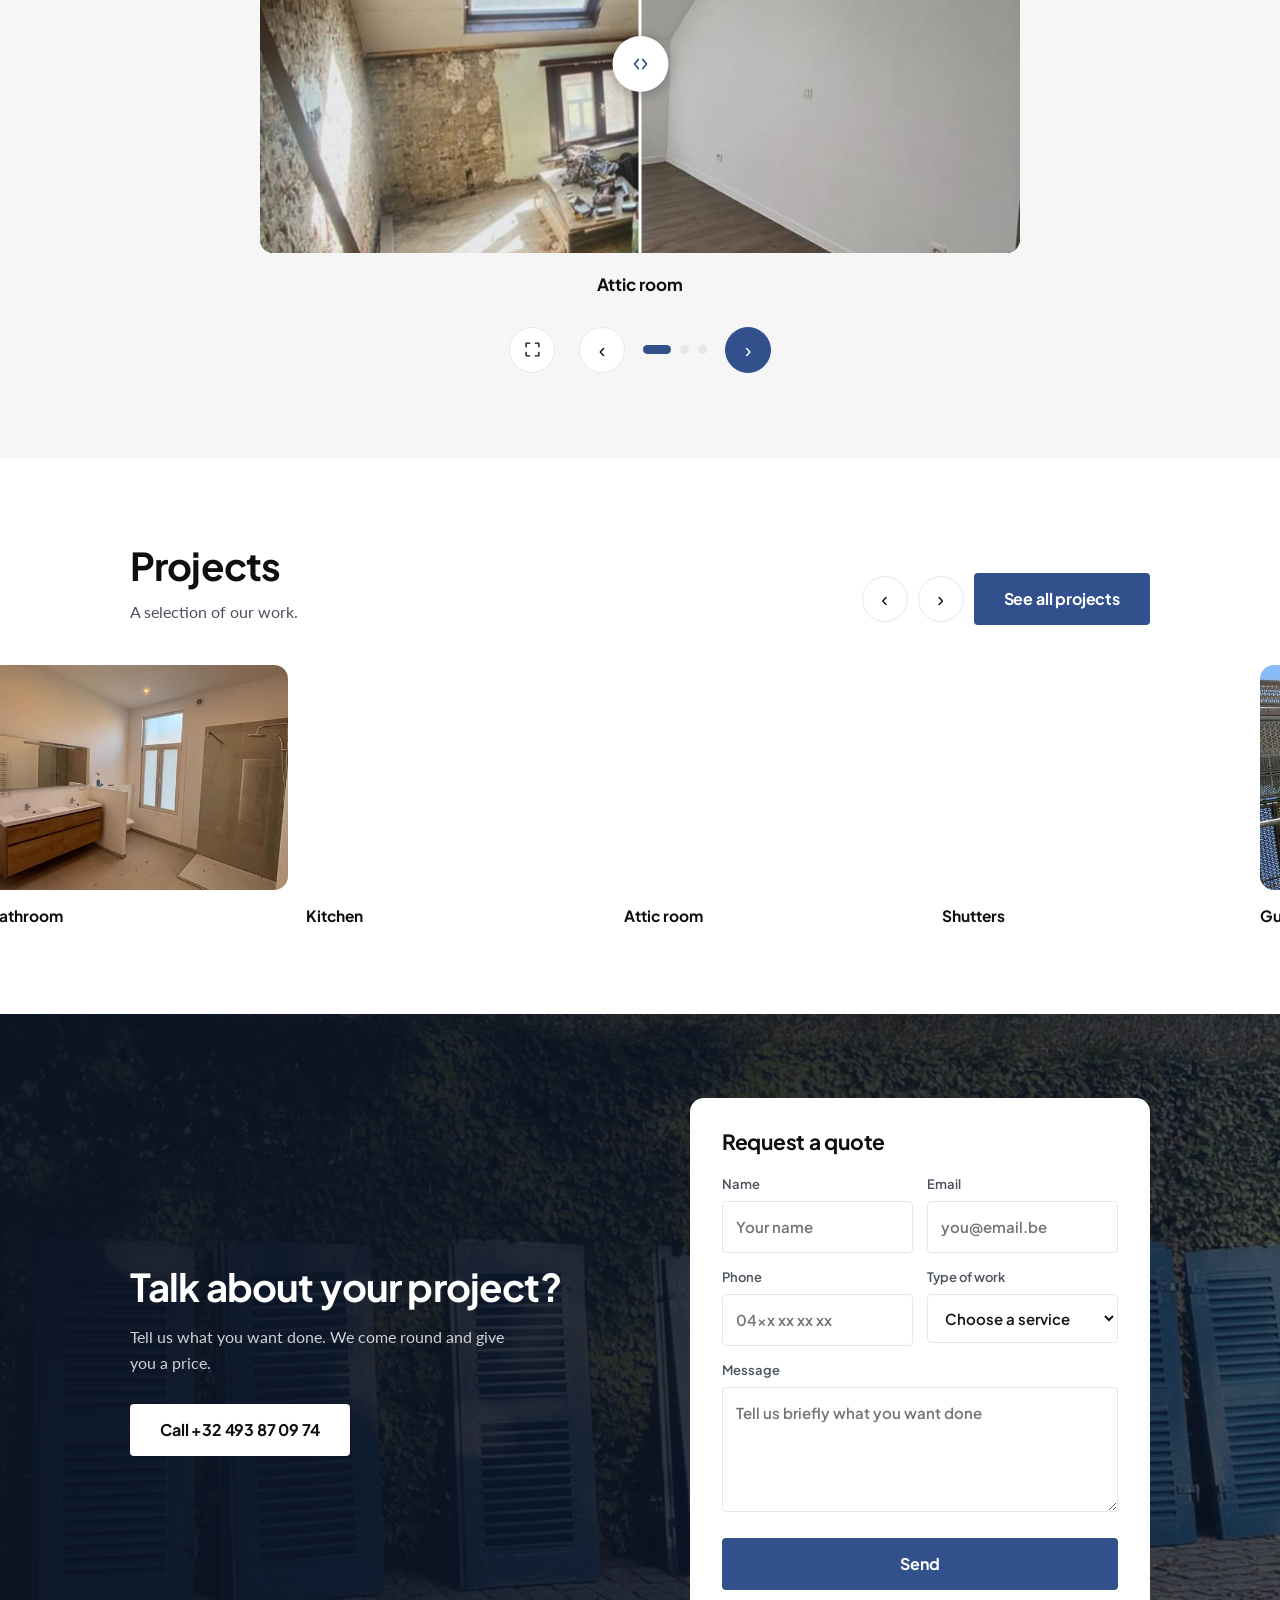
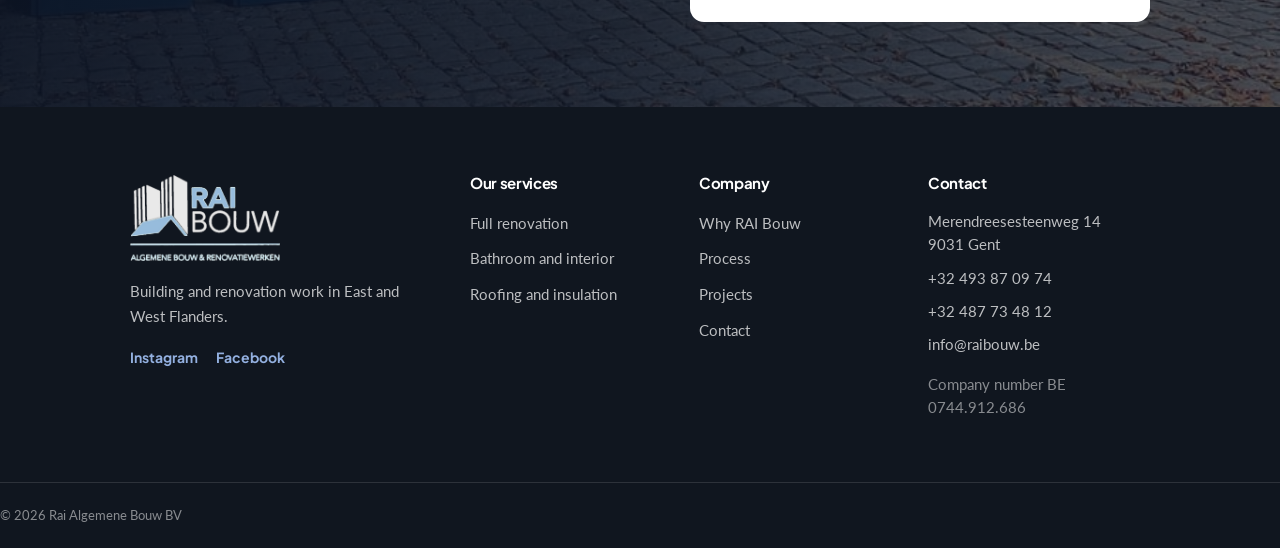
==== commit fbaac6e6: "Uitvoering korter, belknop vertaald, tijd weg bij de reviews De stap Uitvoering ging over proper hou" ====
--- a/en/index.html
+++ b/en/index.html
@@ -32,7 +32,7 @@
       <ul><li><a href="#waarom">About</a></li><li><a href="#diensten">Services</a></li><li><a href="#werkwijze">Process</a></li><li><a href="#realisaties">Projects</a></li><li><a href="#contact">Contact</a></li></ul>
     </nav>
     <p class="rb-talen rb-talen--kop"><a class="rb-taal" href="../index.html" hreflang="nl">NL</a><a class="rb-taal" href="../fr/index.html" hreflang="fr">FR</a><span class="rb-taal is-aan" aria-current="true">EN</span></p>
-    <a class="rb-knop rb-knop--vol rb-kop__bel" href="tel:+32493870974">Bel +32 493 87 09 74</a>
+    <a class="rb-knop rb-knop--vol rb-kop__bel" href="tel:+32493870974">Call +32 493 87 09 74</a>
     <button class="rb-menuknop" type="button" aria-expanded="false" aria-controls="rb-mobielmenu" aria-label="Menu openen"><span class="rb-menuknop__lijnen" aria-hidden="true"><span></span><span></span><span></span></span></button>
   </div>
   <div class="rb-mobielmenu" id="rb-mobielmenu" hidden>
@@ -139,27 +139,27 @@
           <span class="rb-rev__aanhaling" aria-hidden="true">&ldquo;</span>
           <p class="rb-rev__tekst">Very happy with the work! The roof was repaired expertly and everything was finished neatly and professionally. The painting is top work too: crisp, clean and with a real eye for detail. Communication was easy and appointments were kept to the letter. The team works hard, they are friendly and they leave everything tidy. Definitely recommended for reliable roofing and painting!</p>
           <p class="rb-rev__naam">Diakhite Mody</p>
-          <p class="rb-rev__bron">Google-review · 6 months ago</p>
+          <p class="rb-rev__bron">Google-review</p>
         </li><li class="rb-rev">
           <span class="rb-rev__aanhaling" aria-hidden="true">&ldquo;</span>
           <p class="rb-rev__tekst">Renewal of our flat roof and insulation of part of a pitched roof in our apartment building in Ghent. Easy contact and appointments kept.</p>
           <p class="rb-rev__naam">Laurenzo Roman</p>
-          <p class="rb-rev__bron">Google-review · 6 months ago</p>
+          <p class="rb-rev__bron">Google-review</p>
         </li><li class="rb-rev">
           <span class="rb-rev__aanhaling" aria-hidden="true">&ldquo;</span>
           <p class="rb-rev__tekst">Very fast service, finishing with an eye for detail, order and tidiness top class! The owner is a very easy-going and friendly person, a real recommendation for all your roofing work.</p>
           <p class="rb-rev__naam">Lorenzo Huys</p>
-          <p class="rb-rev__bron">Google-review · 6 months ago</p>
+          <p class="rb-rev__bron">Google-review</p>
         </li><li class="rb-rev">
           <span class="rb-rev__aanhaling" aria-hidden="true">&ldquo;</span>
           <p class="rb-rev__tekst">The painting work on our roof was done very well! Very friendly and clear communication with the owner, good follow-up of the works and a fine result!</p>
           <p class="rb-rev__naam">Virginie Roussel</p>
-          <p class="rb-rev__bron">Google-review · a year ago</p>
+          <p class="rb-rev__bron">Google-review</p>
         </li><li class="rb-rev">
           <span class="rb-rev__aanhaling" aria-hidden="true">&ldquo;</span>
           <p class="rb-rev__tekst">Definitely recommended for roofing, both pitched and flat roofs. Top service.</p>
           <p class="rb-rev__naam">jeroen de moor</p>
-          <p class="rb-rev__bron">Google-review · 6 months ago</p>
+          <p class="rb-rev__bron">Google-review</p>
         </li>
       </ul></div>
       <div class="rb-reviews__bediening">
@@ -200,7 +200,7 @@
         <span class="rb-stap__bol"><svg viewBox="0 0 24 24" width="26" height="26" fill="none" stroke="currentColor" stroke-width="1.6" stroke-linecap="round" stroke-linejoin="round" aria-hidden="true"><path d="M13.7 3.6 19.9 9.8l-2.6 2.6-6.2-6.2z"/><path d="M11.3 10.4 4 17.7a1.6 1.6 0 0 0 2.3 2.3l7.3-7.3"/></svg></span>
         <span class="rb-stap__nr">03</span>
         <h3>The work</h3>
-        <p>We carry out the work and keep the room clean.</p>
+        <p>We move from one item to the next and keep the pace up.</p>
         <span class="rb-boog" style="--mid:14.0px" aria-hidden="true"><svg viewBox="0 0 300 120" preserveAspectRatio="none" fill="none" stroke="currentColor" stroke-width="1.6" vector-effect="non-scaling-stroke" stroke-linecap="round" stroke-linejoin="round"><path d="M6 77.0 C110 77.0, 190 43.0, 286 43.0" stroke-dasharray="5 7"/><path d="M277 37.0 L288 43.0 L277 49.0"/></svg></span>
       </li><li class="rb-stap rb-op" style="--op:0px">
         <span class="rb-stap__bol"><svg viewBox="0 0 24 24" width="26" height="26" fill="none" stroke="currentColor" stroke-width="1.6" stroke-linecap="round" stroke-linejoin="round" aria-hidden="true"><circle cx="7.6" cy="16.4" r="3.4"/><path d="M10 14 20 4"/><path d="M16.3 7.7l2.3 2.3M13.8 10.2l1.9 1.9"/></svg></span>
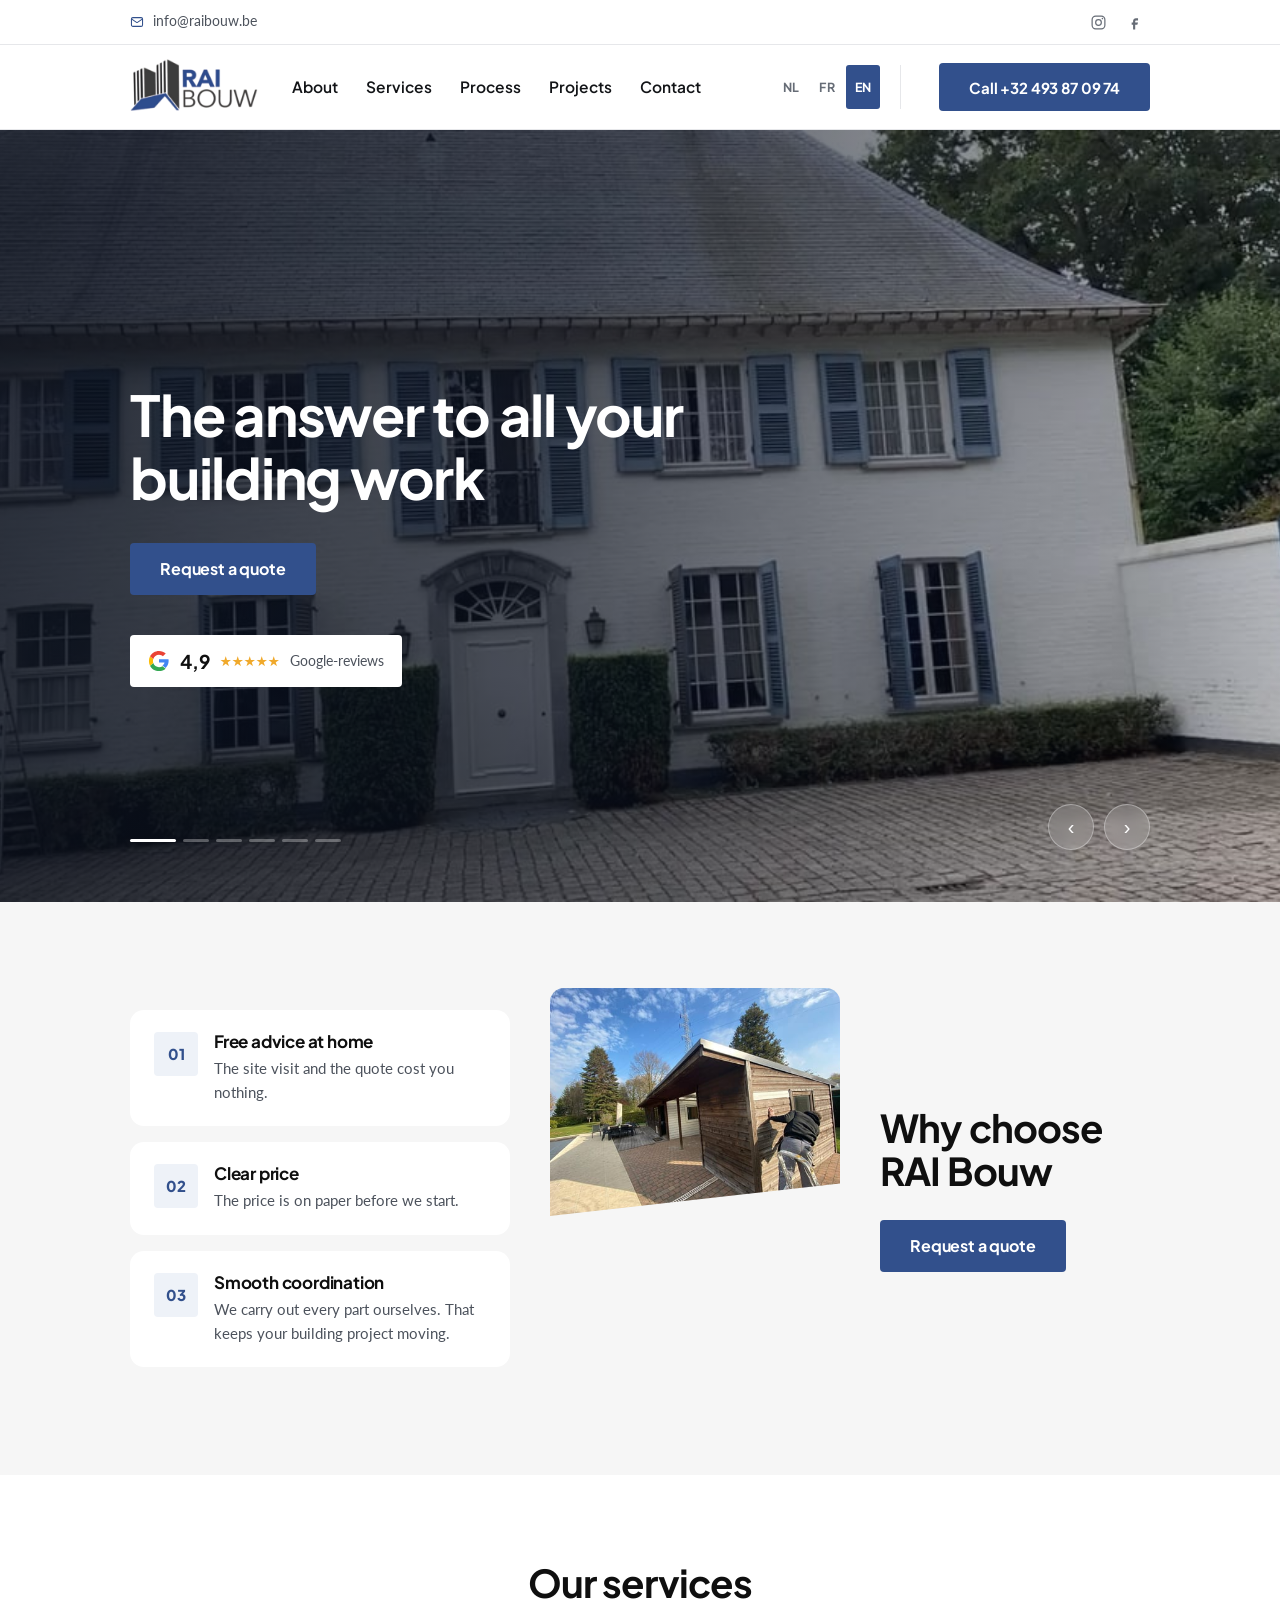
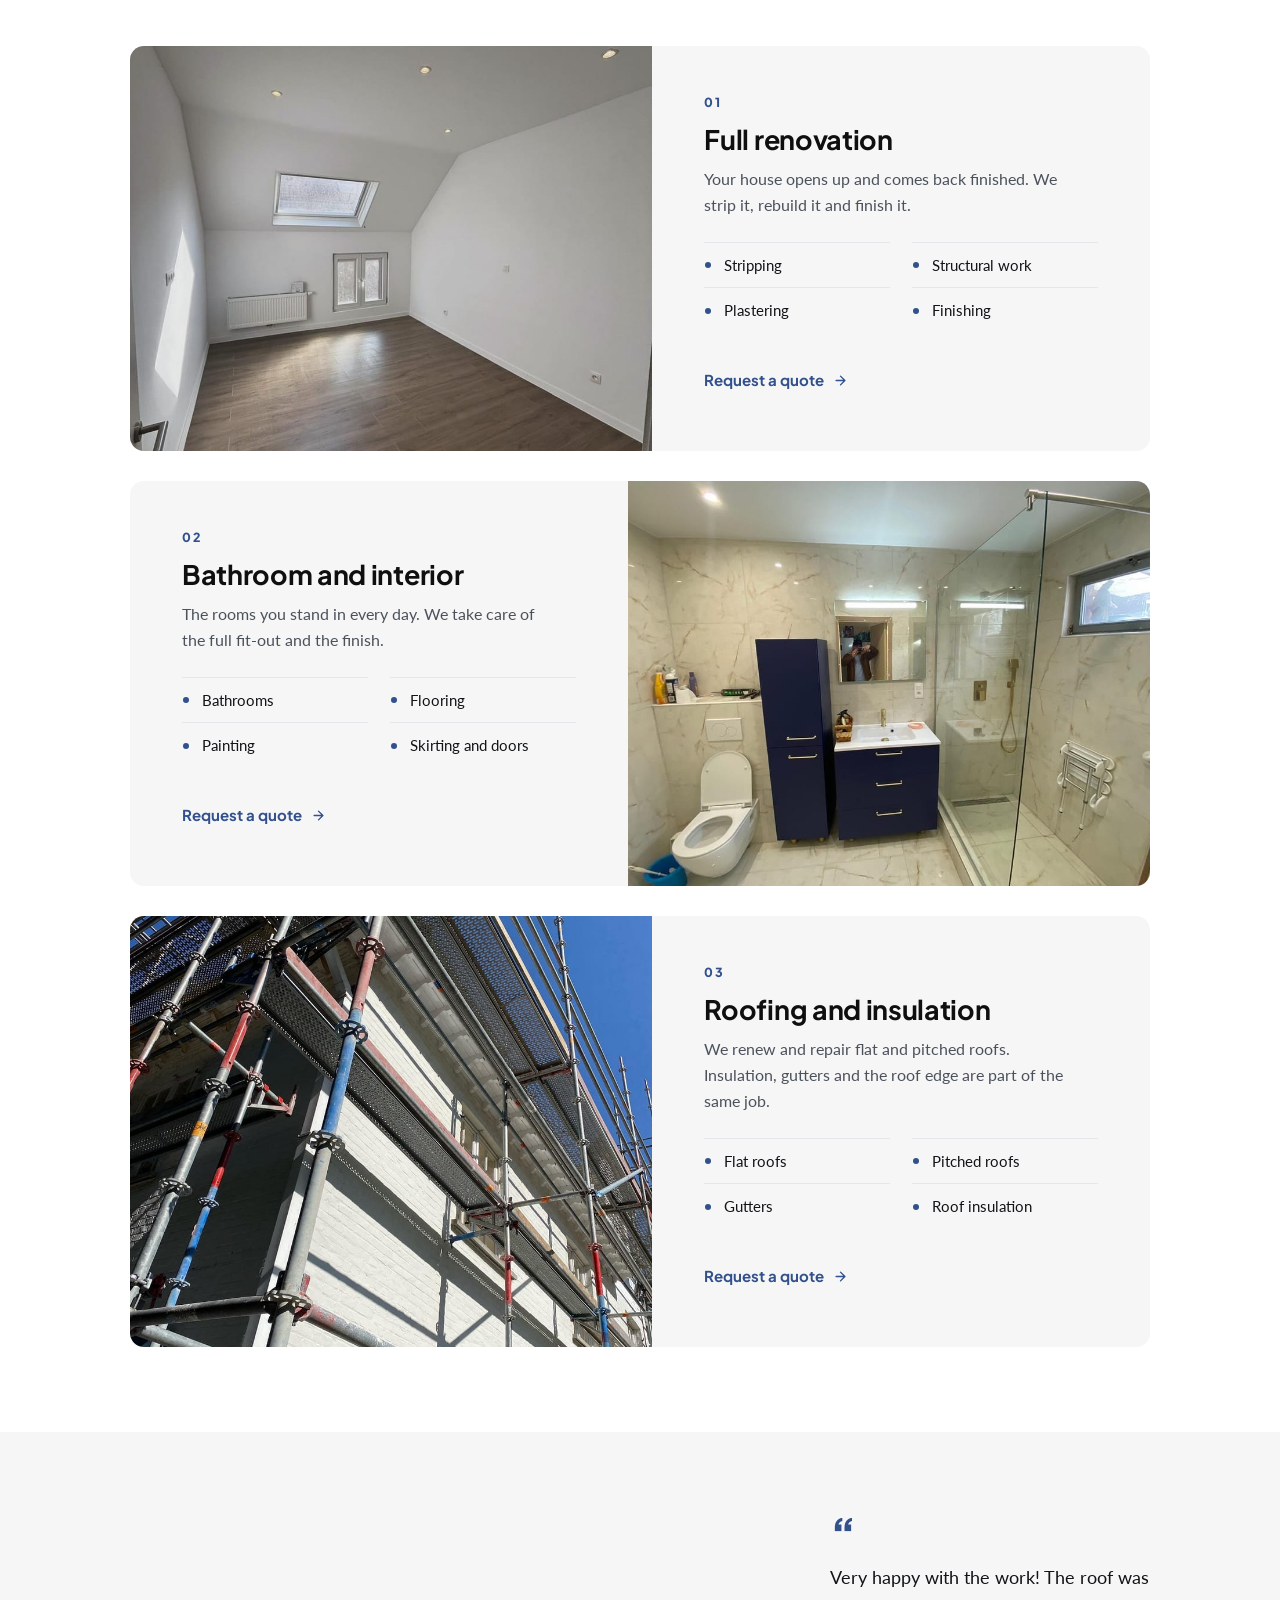
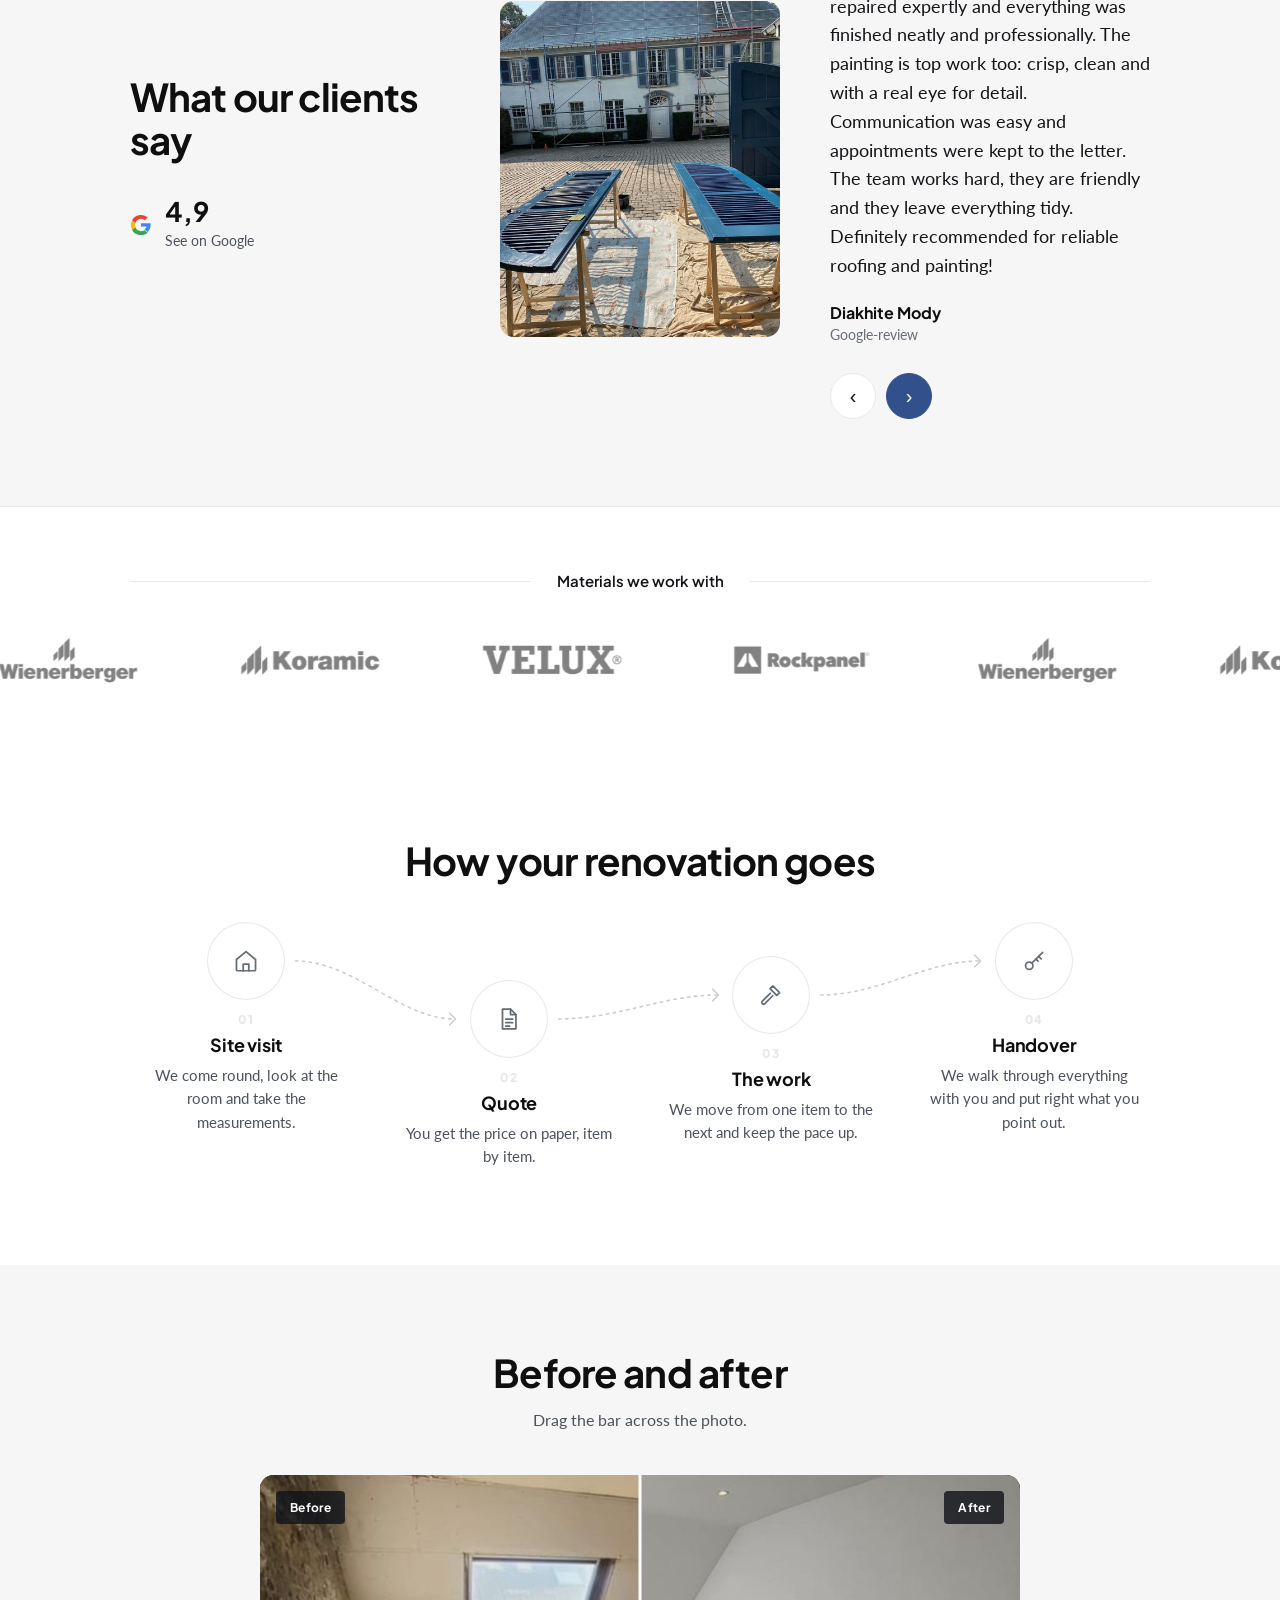
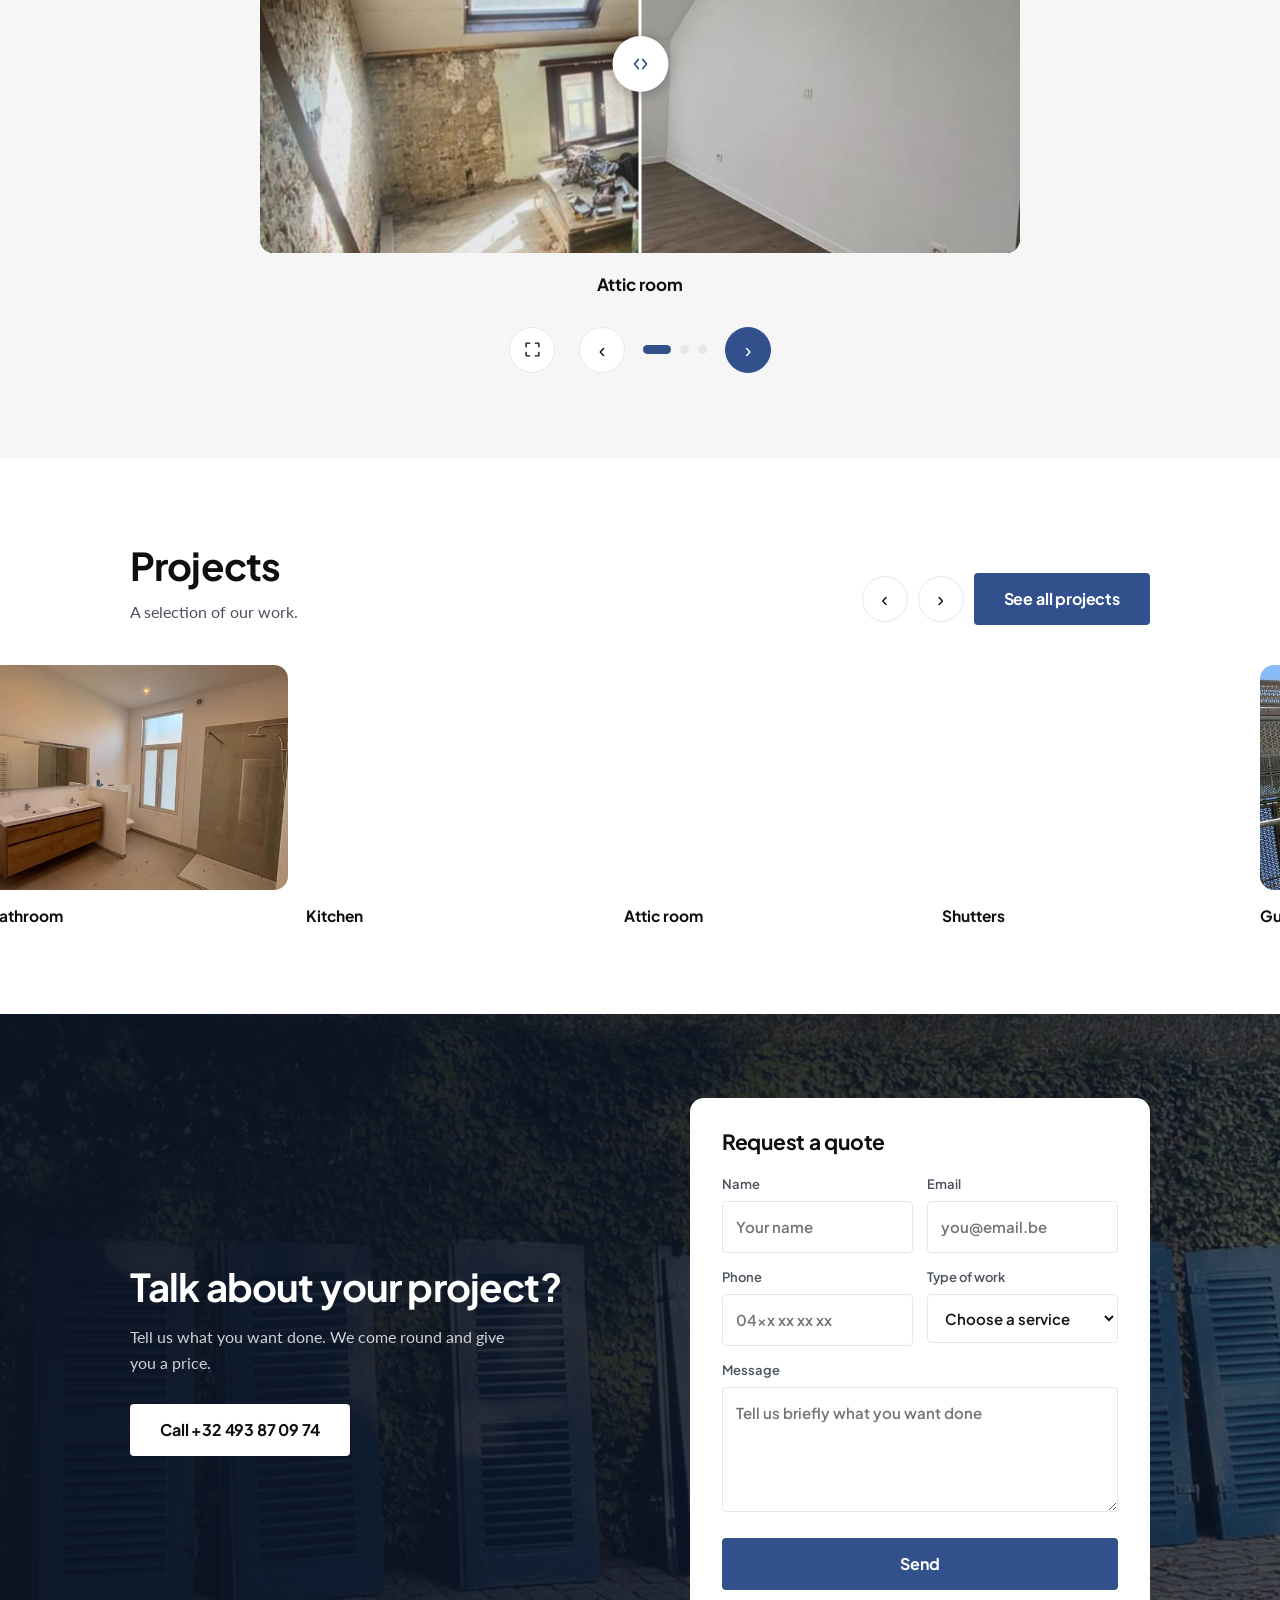
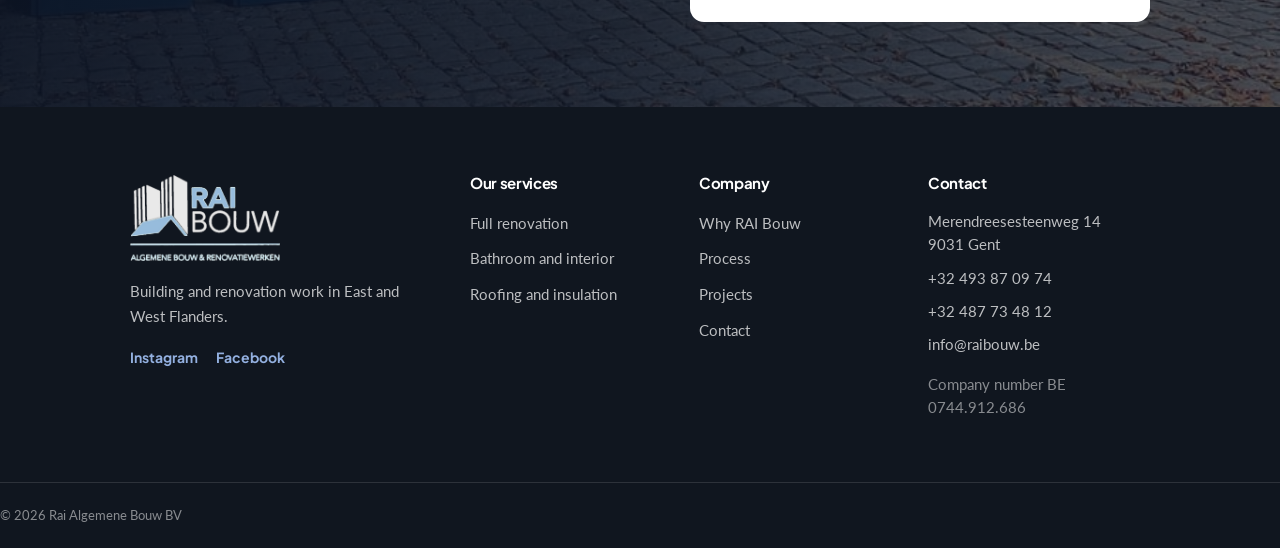
==== commit 7fd8bbaf: "Belknop breekt het nummer niet meer over twee regels Op 1025, 1080 en 1280 px brak de zwarte knop in" ====
--- a/en/index.html
+++ b/en/index.html
@@ -11,7 +11,7 @@
 <link href="https://fonts.googleapis.com/css2?family=Plus+Jakarta+Sans:wght@400;500;600;700;800&family=Lato:wght@400;700&display=swap" rel="stylesheet">
 <link rel="icon" href="../img/merkteken.png" type="image/png">
 <link rel="apple-touch-icon" href="../img/merkteken-180.png">
-<link rel="stylesheet" href="../styles.css?v=b31be793">
+<link rel="stylesheet" href="../styles.css?v=1ad054d2">
 </head>
 <body>
 
@@ -384,6 +384,6 @@
   <svg viewBox="0 0 24 24" width="20" height="20" fill="none" stroke="currentColor" stroke-width="2" stroke-linecap="round" stroke-linejoin="round" aria-hidden="true"><path d="M22 16.9v3a2 2 0 0 1-2.2 2 19.8 19.8 0 0 1-8.6-3.1 19.5 19.5 0 0 1-6-6A19.8 19.8 0 0 1 2.1 4.2 2 2 0 0 1 4.1 2h3a2 2 0 0 1 2 1.7c.1 1 .4 1.9.7 2.8a2 2 0 0 1-.5 2.1L8.1 9.9a16 16 0 0 0 6 6l1.3-1.2a2 2 0 0 1 2.1-.5c.9.3 1.8.6 2.8.7a2 2 0 0 1 1.7 2Z"/></svg>
   <span>Call us</span>
 </a>
-<script src="../site.js?v=b31be793"></script>
+<script src="../site.js?v=1ad054d2"></script>
 </body>
 </html>
--- a/styles.css
+++ b/styles.css
@@ -80,7 +80,7 @@
 /* ---------- topbalk: e-mail links, sociaal rechts ---------- */
 .rb-top { background: var(--wit); border-bottom: 1px solid var(--lijn); font-size: 13.5px; color: var(--tekst); }
 .rb-top__in { display: flex; align-items: center; justify-content: space-between; min-height: 44px; }
-.rb-top__mail a { display: inline-flex; align-items: center; gap: 9px; min-height: 44px; }
+.rb-top__mail a { display: inline-flex; align-items: center; gap: 9px; min-height: 44px; white-space: nowrap; }
 .rb-top__mail svg { color: var(--merk); flex: 0 0 auto; }
 .rb-top a:hover { color: var(--merk); }
 .rb-top__soc { display: flex; align-items: center; gap: 4px; }
@@ -103,7 +103,7 @@
 .rb-nav ul { display: flex; gap: 28px; flex-wrap: nowrap; }
 .rb-nav a { font-family: "Plus Jakarta Sans", system-ui, sans-serif; font-size: 15.5px; font-weight: 600; color: var(--inkt); padding: 8px 0; border-bottom: 2px solid transparent; white-space: nowrap; }
 .rb-nav a:hover { color: var(--merk); border-color: var(--merk); }
-.rb-kop__bel { height: 48px; font-size: 15px; }
+.rb-kop__bel { height: 48px; font-size: 15px; white-space: nowrap; }
 
 .rb-menuknop { display: none; width: 46px; height: 46px; border: 1px solid var(--lijn); background: var(--wit); border-radius: var(--r); cursor: pointer; padding: 0; place-items: center; transition: border-color .2s ease, background .2s ease; }
 .rb-menuknop[aria-expanded="true"] { background: var(--merk); border-color: var(--merk); }
@@ -484,7 +484,7 @@
   height: 54px; padding: 0 22px; border-radius: 999px;
   background: var(--merk); color: var(--wit);
   font-family: "Plus Jakarta Sans", system-ui, sans-serif; font-weight: 700; font-size: 15px;
-  box-shadow: 0 8px 26px rgba(15, 34, 68, .3);
+  box-shadow: 0 8px 26px rgba(15, 34, 68, .3); white-space: nowrap;
   opacity: 0; visibility: hidden; transform: translateY(16px) scale(.96);
   transition: opacity .28s ease, transform .28s cubic-bezier(.3,.7,.3,1), background .18s ease, visibility .28s;
 }
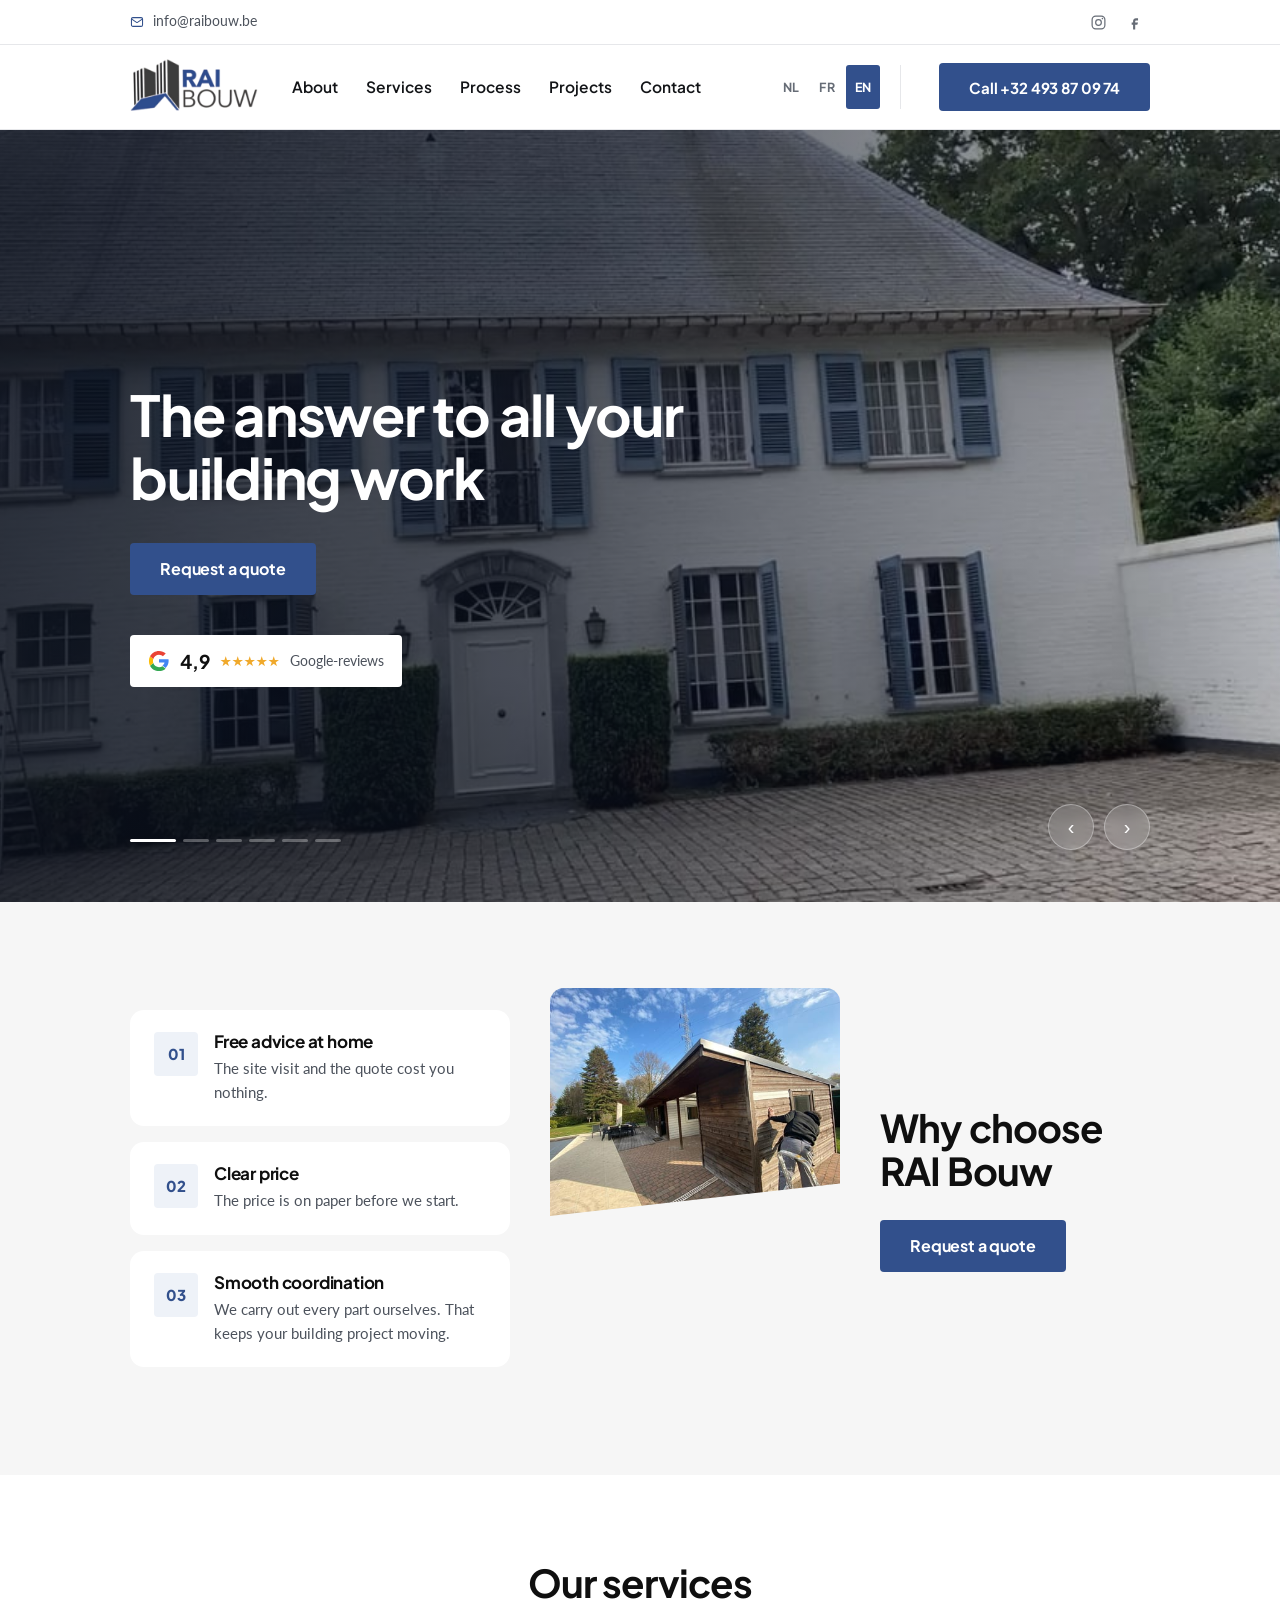
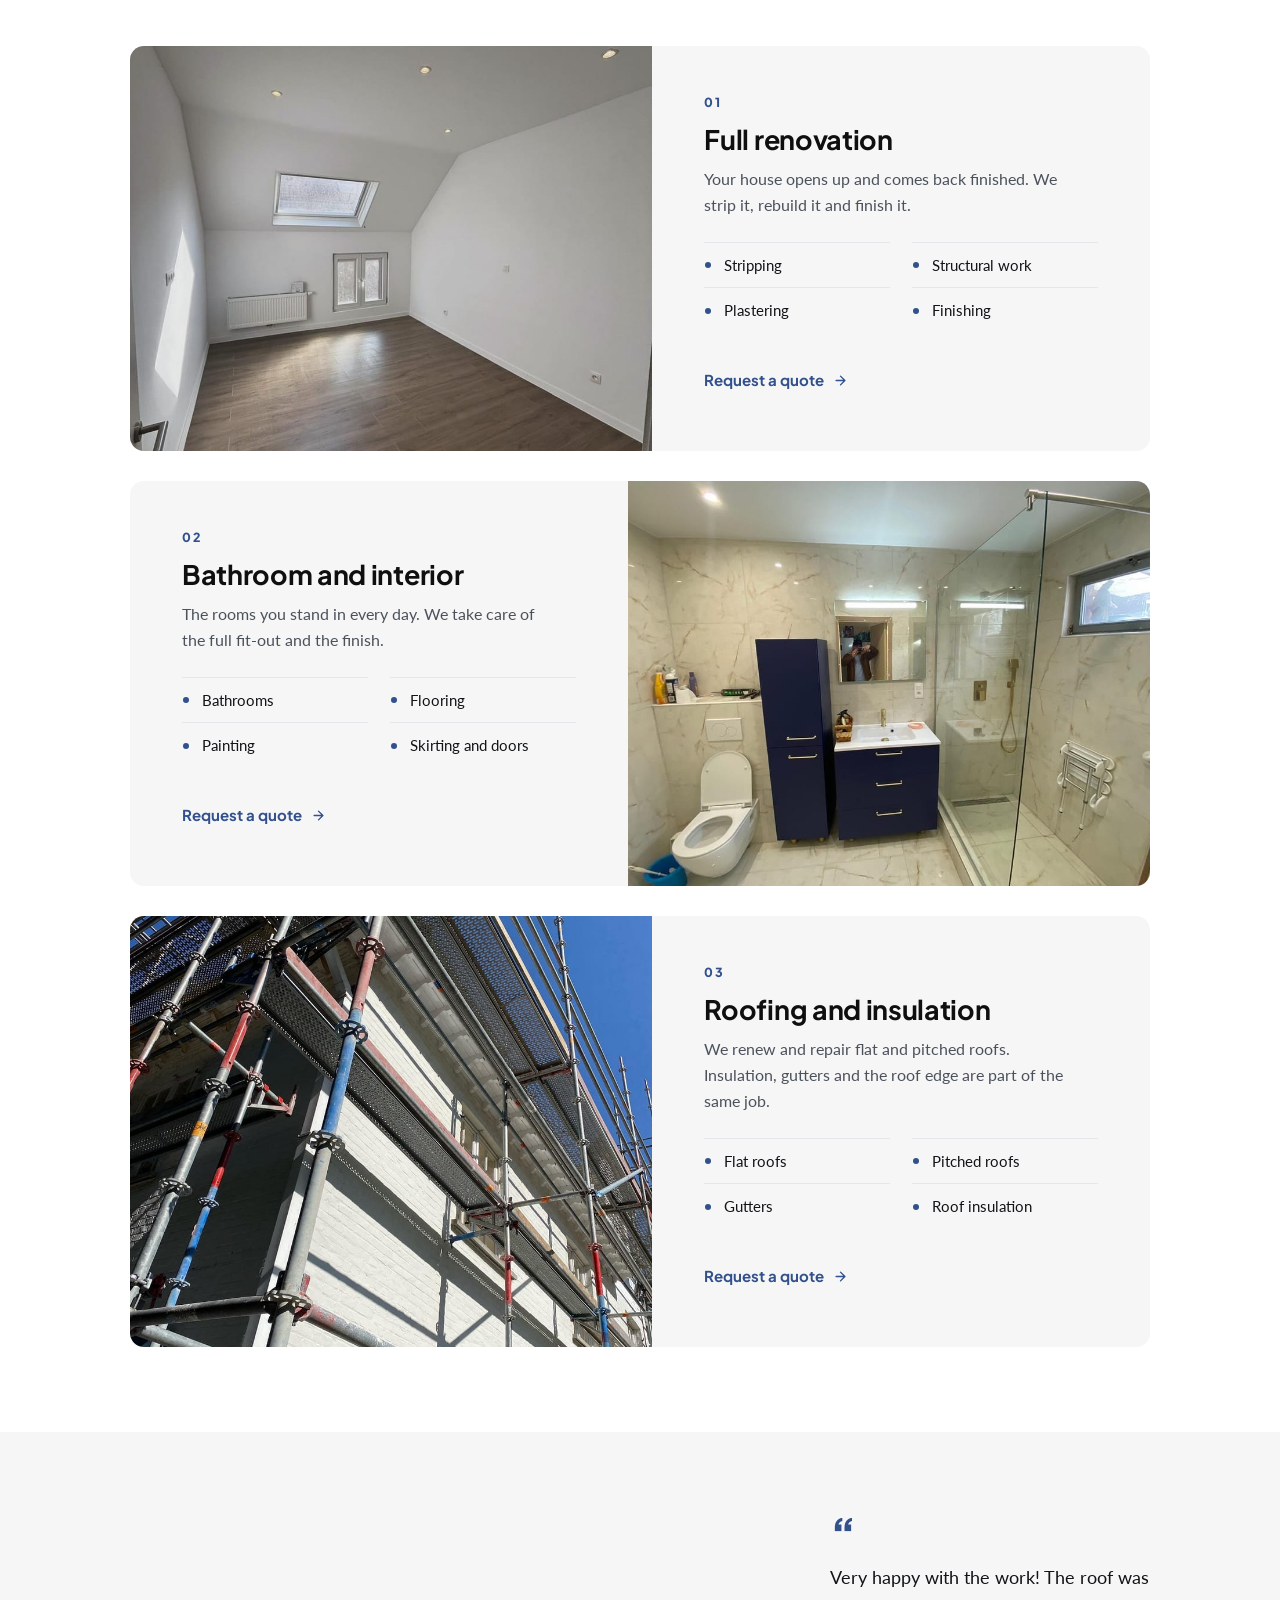
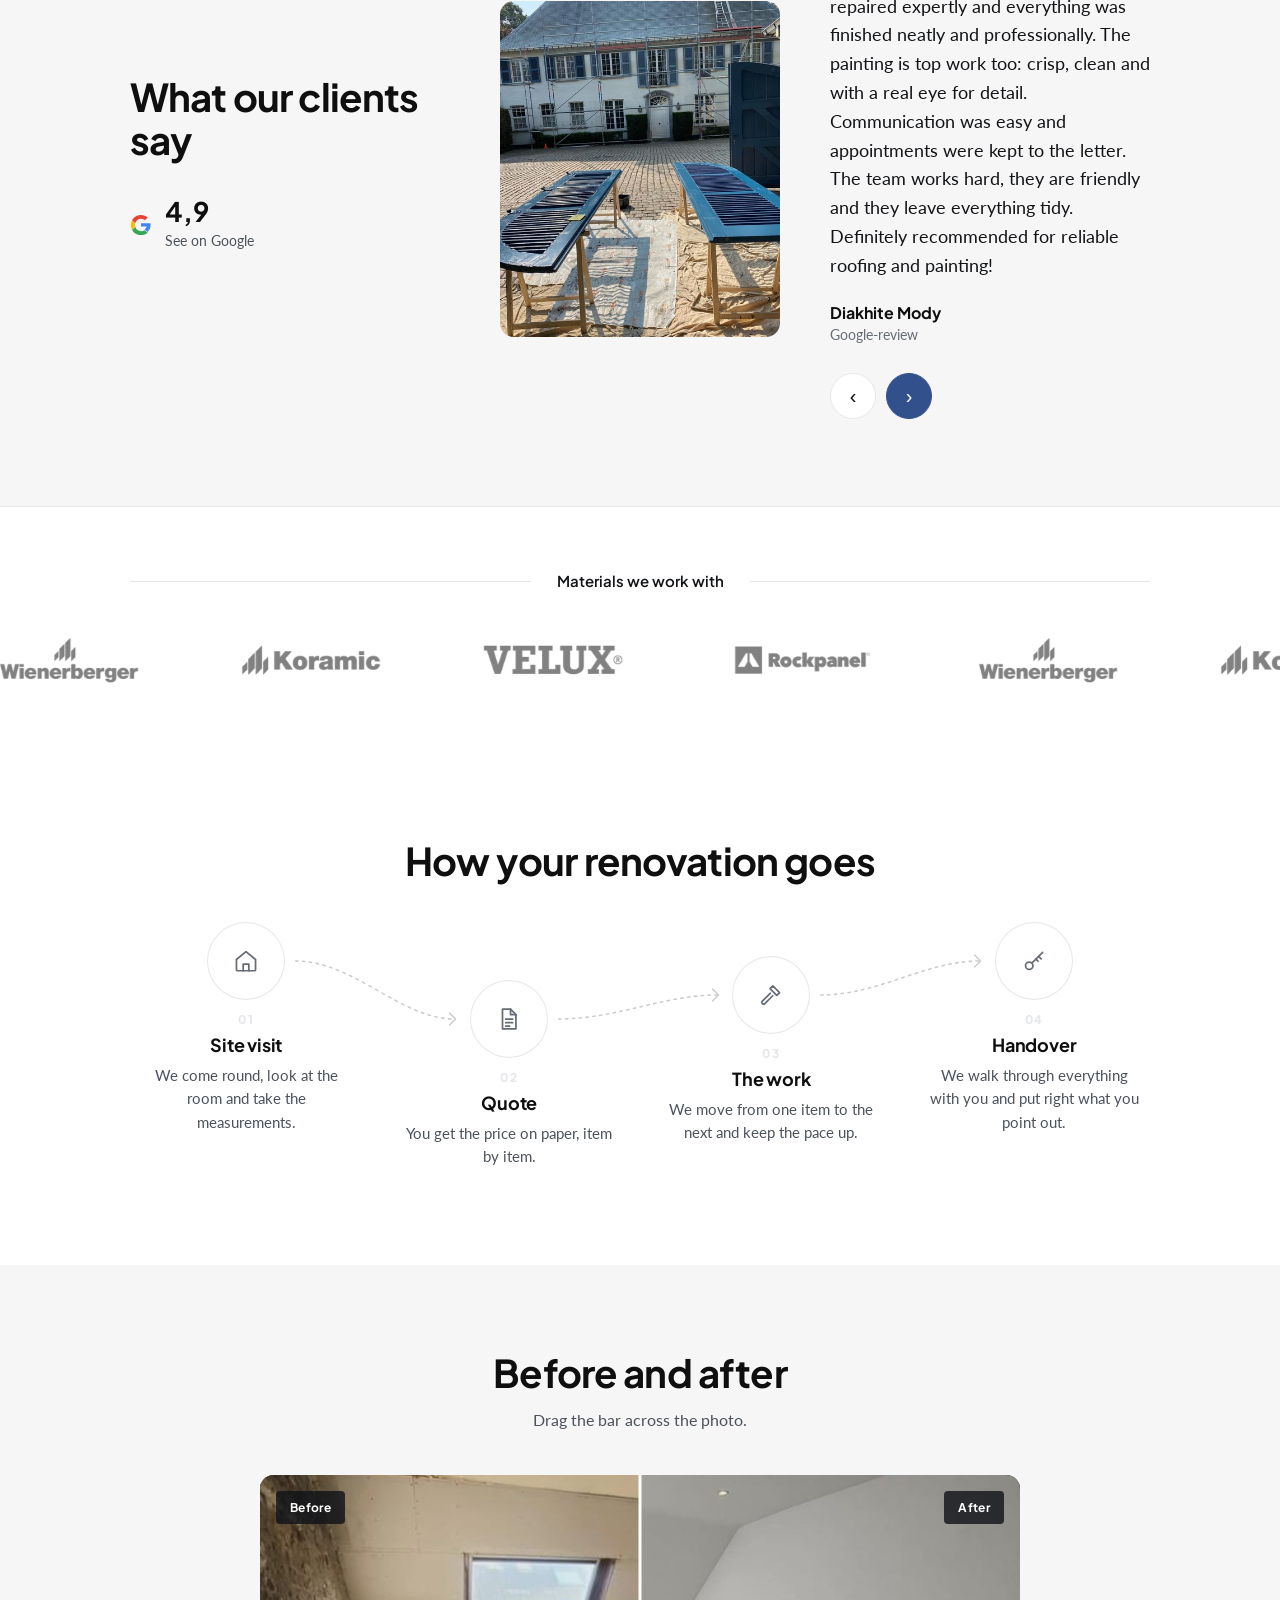
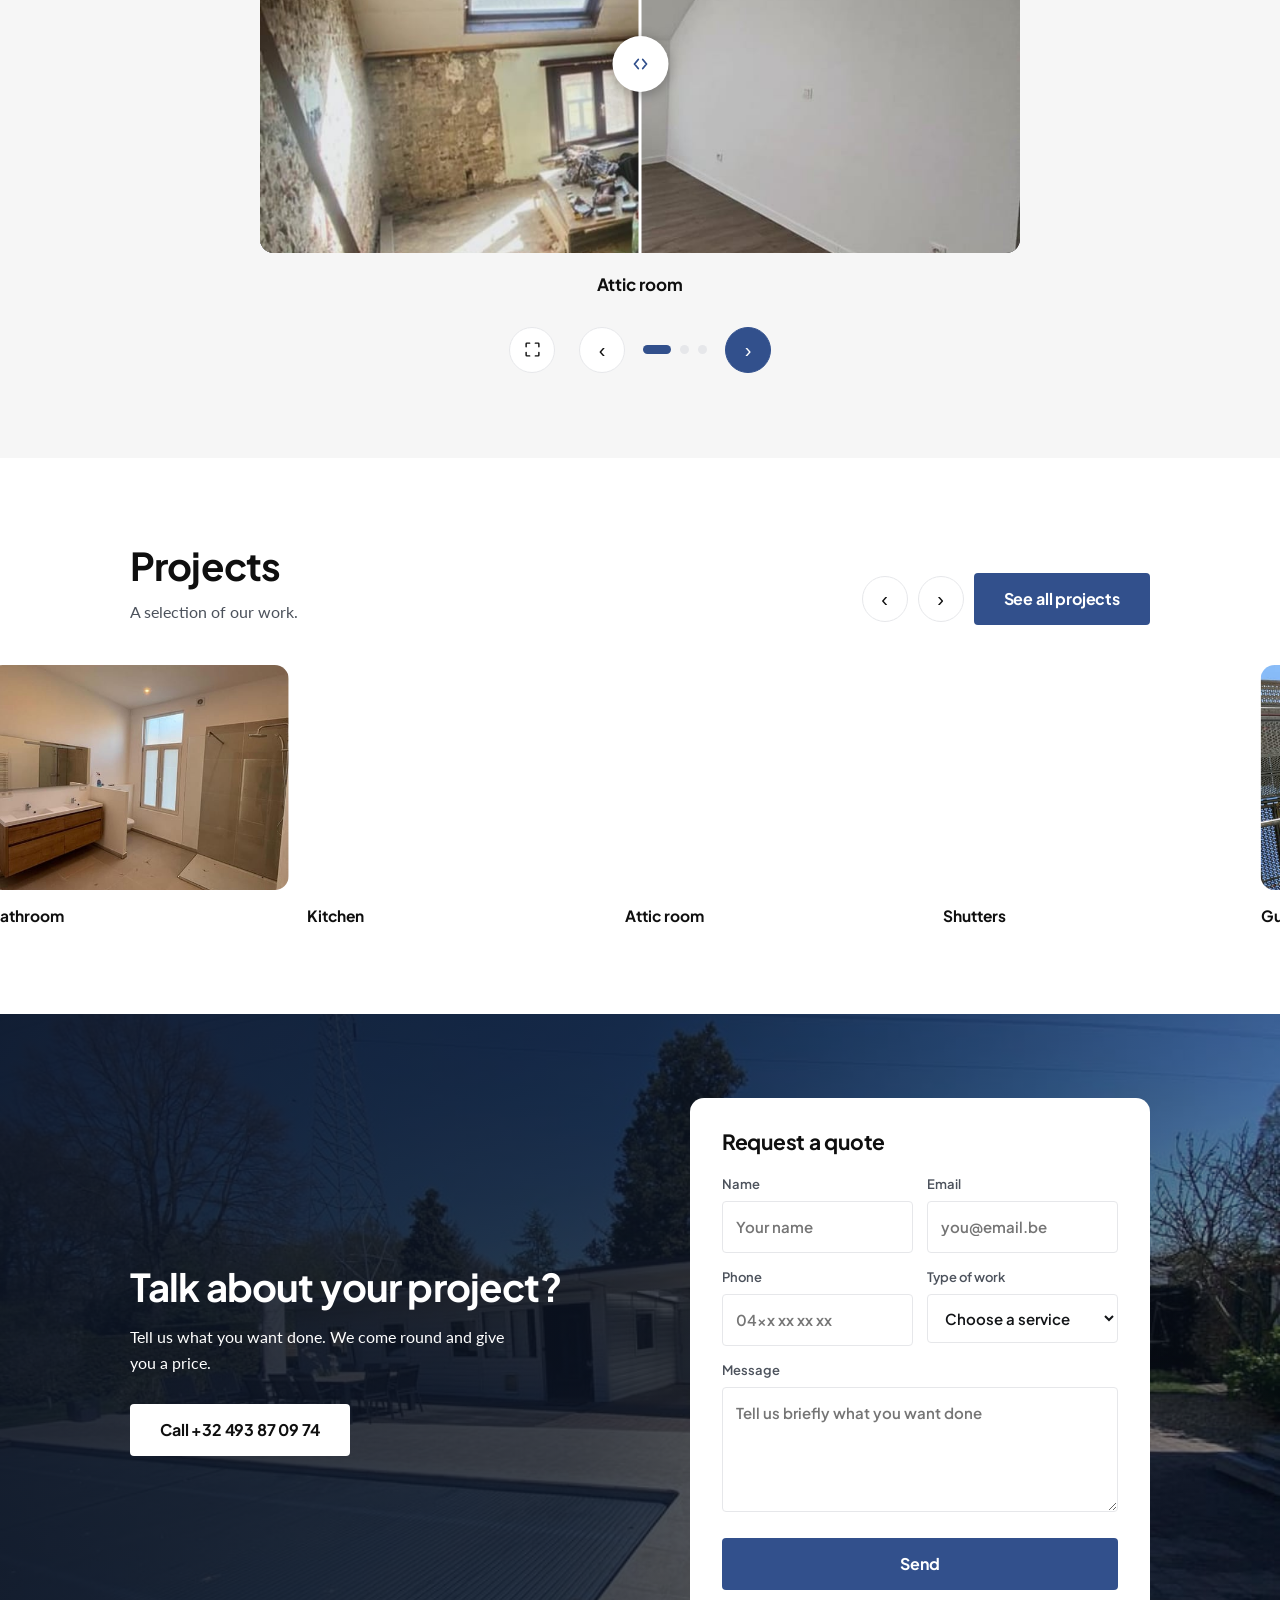
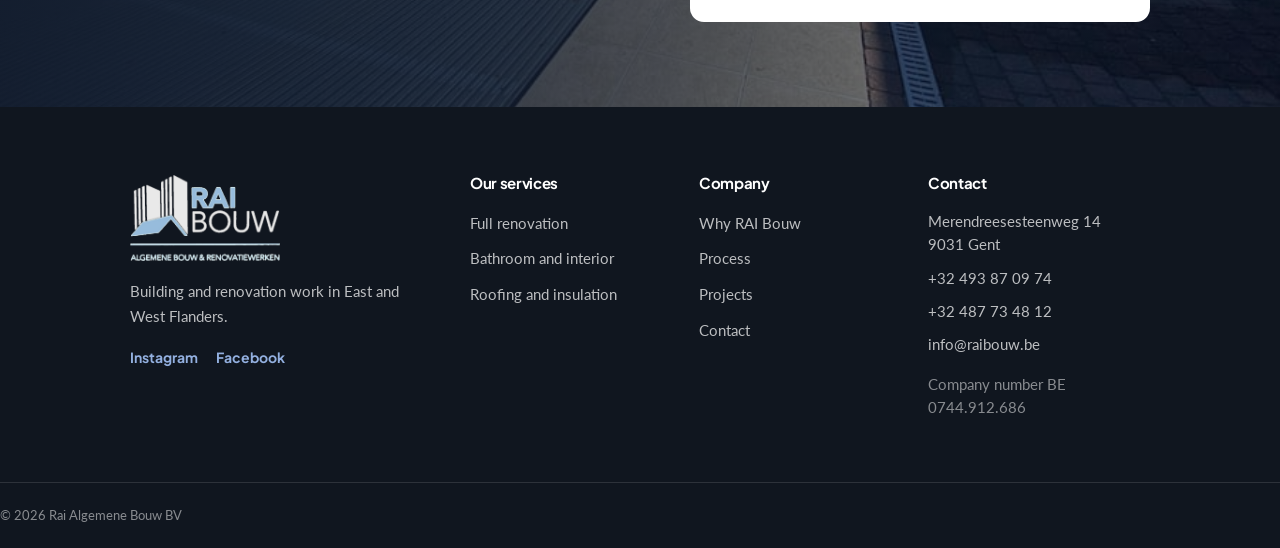
==== commit d1a5b687: "Uw project bespreken krijgt het afgewerkte bijgebouw Daar stond een rij geschilderde luiken; nu de b" ====
--- a/en/index.html
+++ b/en/index.html
@@ -11,7 +11,7 @@
 <link href="https://fonts.googleapis.com/css2?family=Plus+Jakarta+Sans:wght@400;500;600;700;800&family=Lato:wght@400;700&display=swap" rel="stylesheet">
 <link rel="icon" href="../img/merkteken.png" type="image/png">
 <link rel="apple-touch-icon" href="../img/merkteken-180.png">
-<link rel="stylesheet" href="../styles.css?v=1ad054d2">
+<link rel="stylesheet" href="../styles.css?v=fae36856">
 </head>
 <body>
 
@@ -45,7 +45,7 @@
 
 <section class="rb-hero" id="top" data-aantal="6">
   <div class="rb-hero__foto">
-    <figure class="rb-dia is-aan" data-i="0"><img class="" src="../img/gevel-luiken-900.jpg" srcset="../img/gevel-luiken-500.jpg 500w, ../img/gevel-luiken-900.jpg 900w" sizes="100vw" alt="Manor house with its blue shutters repainted" loading="eager" decoding="async"></figure><figure class="rb-dia" data-i="1"><img class="" src="../img/bijgebouw-breed-900.jpg" srcset="../img/bijgebouw-breed-500.jpg 500w, ../img/bijgebouw-breed-900.jpg 900w" sizes="100vw" alt="Finished annex with new white cladding beside the pool" loading="lazy" decoding="async"></figure><figure class="rb-dia" data-i="2"><img class="" src="../img/keuken-na-900.jpg" srcset="../img/keuken-na-500.jpg 500w, ../img/keuken-na-900.jpg 900w" sizes="100vw" alt="Finished kitchen and living room with a new tiled floor" loading="lazy" decoding="async"></figure><figure class="rb-dia" data-i="3"><img class="" src="../img/badkamer2-na-900.jpg" srcset="../img/badkamer2-na-500.jpg 500w, ../img/badkamer2-na-900.jpg 900w" sizes="100vw" alt="Finished bathroom with marble-look tiles and a walk-in shower" loading="lazy" decoding="async"></figure><figure class="rb-dia" data-i="4"><img class="" src="../img/zolder-na-900.jpg" srcset="../img/zolder-na-500.jpg 500w, ../img/zolder-na-900.jpg 900w" sizes="100vw" alt="Finished attic bedroom with a wooden floor" loading="lazy" decoding="async"></figure><figure class="rb-dia" data-i="5"><img class="" src="../img/badkamer1-na-900.jpg" srcset="../img/badkamer1-na-500.jpg 500w, ../img/badkamer1-na-900.jpg 900w" sizes="100vw" alt="Finished bathroom with a wooden unit and double basin" loading="lazy" decoding="async"></figure>
+    <figure class="rb-dia is-aan" data-i="0"><img class="" src="../img/gevel-luiken-900.jpg" srcset="../img/gevel-luiken-500.jpg 500w, ../img/gevel-luiken-900.jpg 900w" sizes="100vw" alt="Manor house with its blue shutters repainted" loading="eager" decoding="async"></figure><figure class="rb-dia" data-i="1"><img class="" src="../img/bijgebouw-na-900.jpg" srcset="../img/bijgebouw-na-500.jpg 500w, ../img/bijgebouw-na-900.jpg 900w" sizes="100vw" alt="Finished annex with new white cladding beside the pool" loading="lazy" decoding="async"></figure><figure class="rb-dia" data-i="2"><img class="" src="../img/keuken-na-900.jpg" srcset="../img/keuken-na-500.jpg 500w, ../img/keuken-na-900.jpg 900w" sizes="100vw" alt="Finished kitchen and living room with a new tiled floor" loading="lazy" decoding="async"></figure><figure class="rb-dia" data-i="3"><img class="" src="../img/badkamer2-na-900.jpg" srcset="../img/badkamer2-na-500.jpg 500w, ../img/badkamer2-na-900.jpg 900w" sizes="100vw" alt="Finished bathroom with marble-look tiles and a walk-in shower" loading="lazy" decoding="async"></figure><figure class="rb-dia" data-i="4"><img class="" src="../img/zolder-na-900.jpg" srcset="../img/zolder-na-500.jpg 500w, ../img/zolder-na-900.jpg 900w" sizes="100vw" alt="Finished attic bedroom with a wooden floor" loading="lazy" decoding="async"></figure><figure class="rb-dia" data-i="5"><img class="" src="../img/badkamer1-na-900.jpg" srcset="../img/badkamer1-na-500.jpg 500w, ../img/badkamer1-na-900.jpg 900w" sizes="100vw" alt="Finished bathroom with a wooden unit and double basin" loading="lazy" decoding="async"></figure>
   </div>
   <div class="rb-breed rb-hero__in">
     <h1>The answer to all&nbsp;your<br> building work</h1>
@@ -324,7 +324,7 @@
 </section>
 
 <section class="rb-cta" id="contact">
-  <div class="rb-cta__foto"><img class="" src="../img/luiken-rij-900.jpg" srcset="../img/luiken-rij-500.jpg 500w, ../img/luiken-rij-900.jpg 900w" sizes="100vw" alt="Repainted blue shutters lined up in front of a hedge" loading="lazy" decoding="async"></div>
+  <div class="rb-cta__foto"><img class="" src="../img/bijgebouw-breed-900.jpg" srcset="../img/bijgebouw-breed-500.jpg 500w, ../img/bijgebouw-breed-900.jpg 900w" sizes="100vw" alt="Repainted blue shutters lined up in front of a hedge" loading="lazy" decoding="async"></div>
   <div class="rb-breed rb-cta__in">
     <div class="rb-cta__tekst rb-op">
       <h2>Talk about your project?</h2>
@@ -384,6 +384,6 @@
   <svg viewBox="0 0 24 24" width="20" height="20" fill="none" stroke="currentColor" stroke-width="2" stroke-linecap="round" stroke-linejoin="round" aria-hidden="true"><path d="M22 16.9v3a2 2 0 0 1-2.2 2 19.8 19.8 0 0 1-8.6-3.1 19.5 19.5 0 0 1-6-6A19.8 19.8 0 0 1 2.1 4.2 2 2 0 0 1 4.1 2h3a2 2 0 0 1 2 1.7c.1 1 .4 1.9.7 2.8a2 2 0 0 1-.5 2.1L8.1 9.9a16 16 0 0 0 6 6l1.3-1.2a2 2 0 0 1 2.1-.5c.9.3 1.8.6 2.8.7a2 2 0 0 1 1.7 2Z"/></svg>
   <span>Call us</span>
 </a>
-<script src="../site.js?v=1ad054d2"></script>
+<script src="../site.js?v=fae36856"></script>
 </body>
 </html>
--- a/styles.css
+++ b/styles.css
@@ -239,10 +239,11 @@
 .rb-cta { position: relative; padding: 84px 0; color: var(--wit); overflow: hidden; }
 .rb-cta__foto { position: absolute; inset: 0; }
 .rb-cta__foto img { width: 100%; height: 100%; object-fit: cover; }
-.rb-cta::after { content: ""; position: absolute; inset: 0; background: linear-gradient(100deg, rgba(12, 20, 36, .95) 0%, rgba(12, 20, 36, .88) 48%, rgba(12, 20, 36, .7) 100%); }
+/* Sterk genoeg voor leesbare tekst links, licht genoeg om de realisatie te tonen. */
+.rb-cta::after { content: ""; position: absolute; inset: 0; background: linear-gradient(100deg, rgba(12, 20, 36, .92) 0%, rgba(12, 20, 36, .8) 46%, rgba(12, 20, 36, .38) 100%); }
 .rb-cta__in { position: relative; z-index: 2; display: grid; grid-template-columns: 1fr 460px; gap: 70px; align-items: center; }
 .rb-cta__tekst h2 { color: var(--wit); }
-.rb-cta__tekst > p { margin-top: 16px; color: rgba(255, 255, 255, .8); max-width: 44ch; }
+.rb-cta__tekst > p { margin-top: 16px; color: var(--wit); max-width: 44ch; }
 .rb-cta__tekst .rb-knop { margin-top: 28px; }
 .rb-cta__gegevens { margin-top: 36px; display: grid; gap: 16px; font-size: 15px; color: rgba(255, 255, 255, .85); }
 .rb-cta__gegevens span { display: block; font-family: "Plus Jakarta Sans", system-ui, sans-serif; font-size: 12.5px; color: #93b0e0; font-weight: 700; margin-bottom: 3px; }
